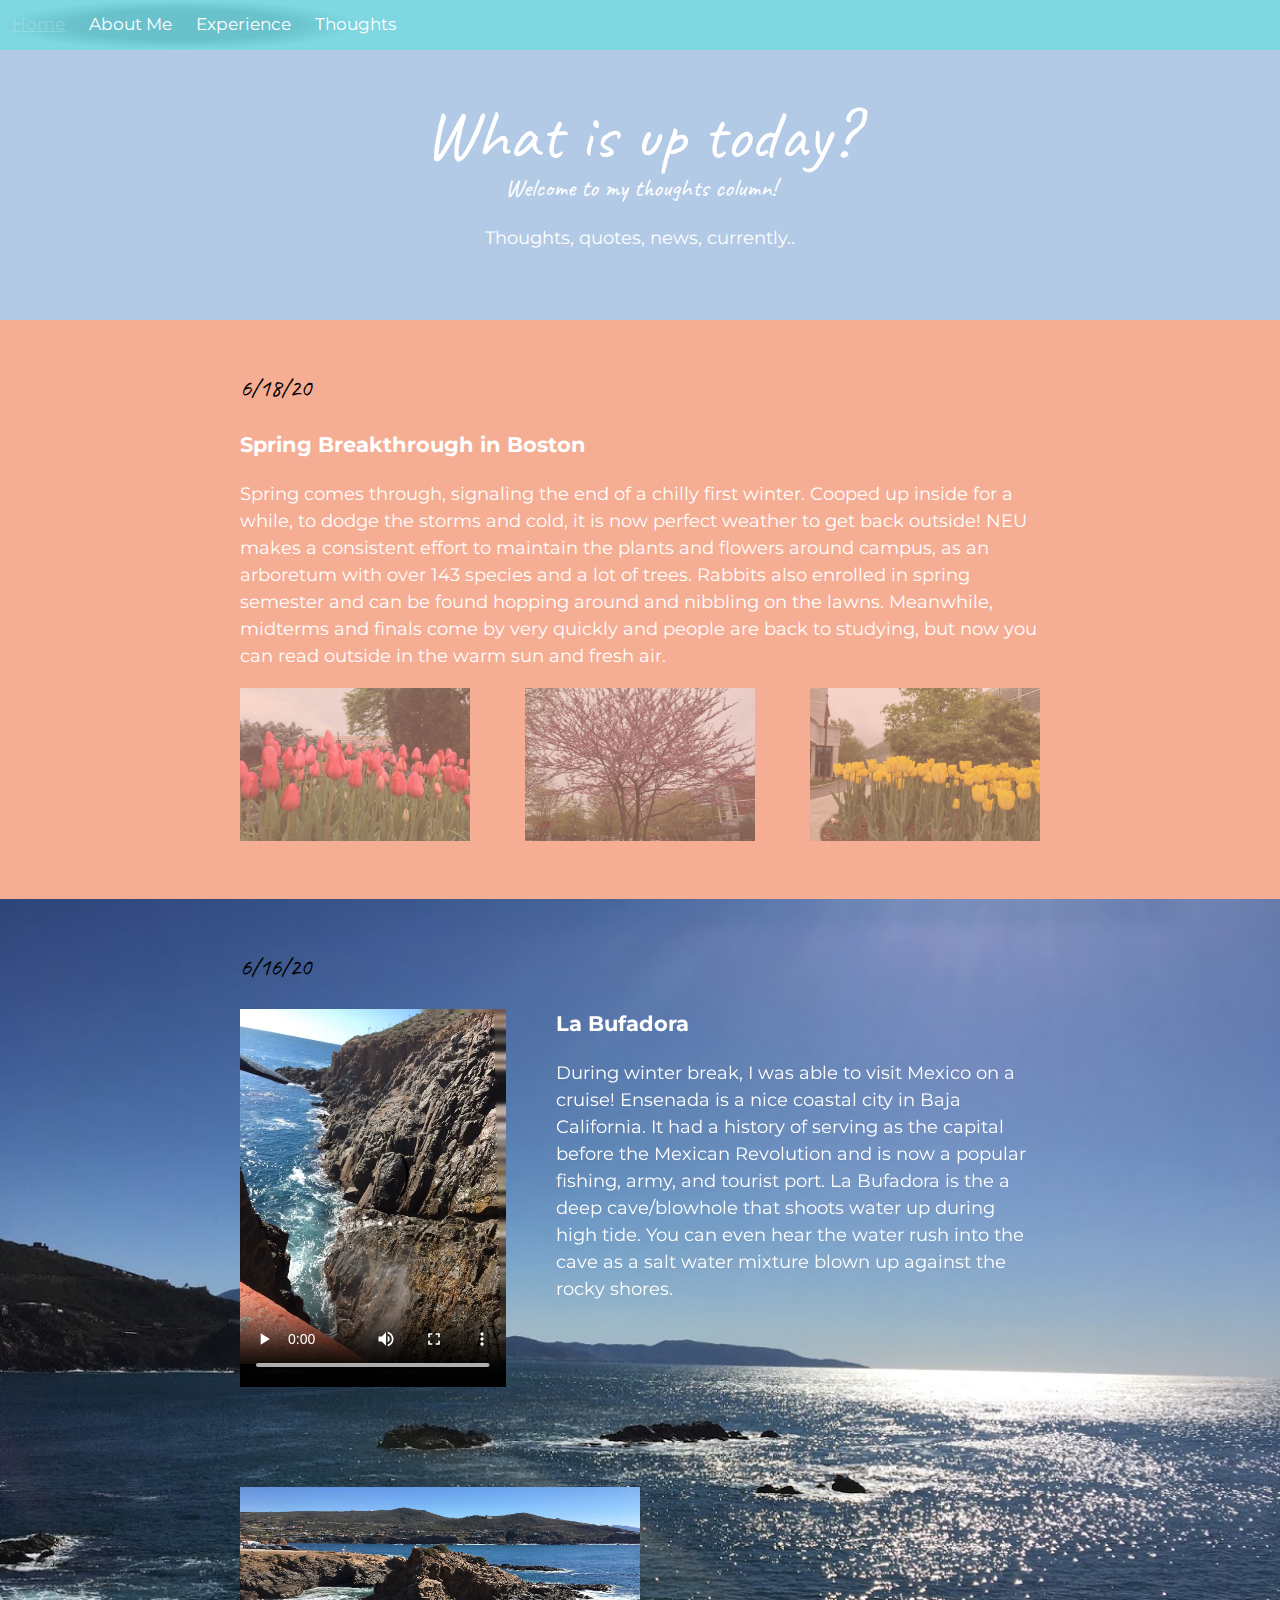
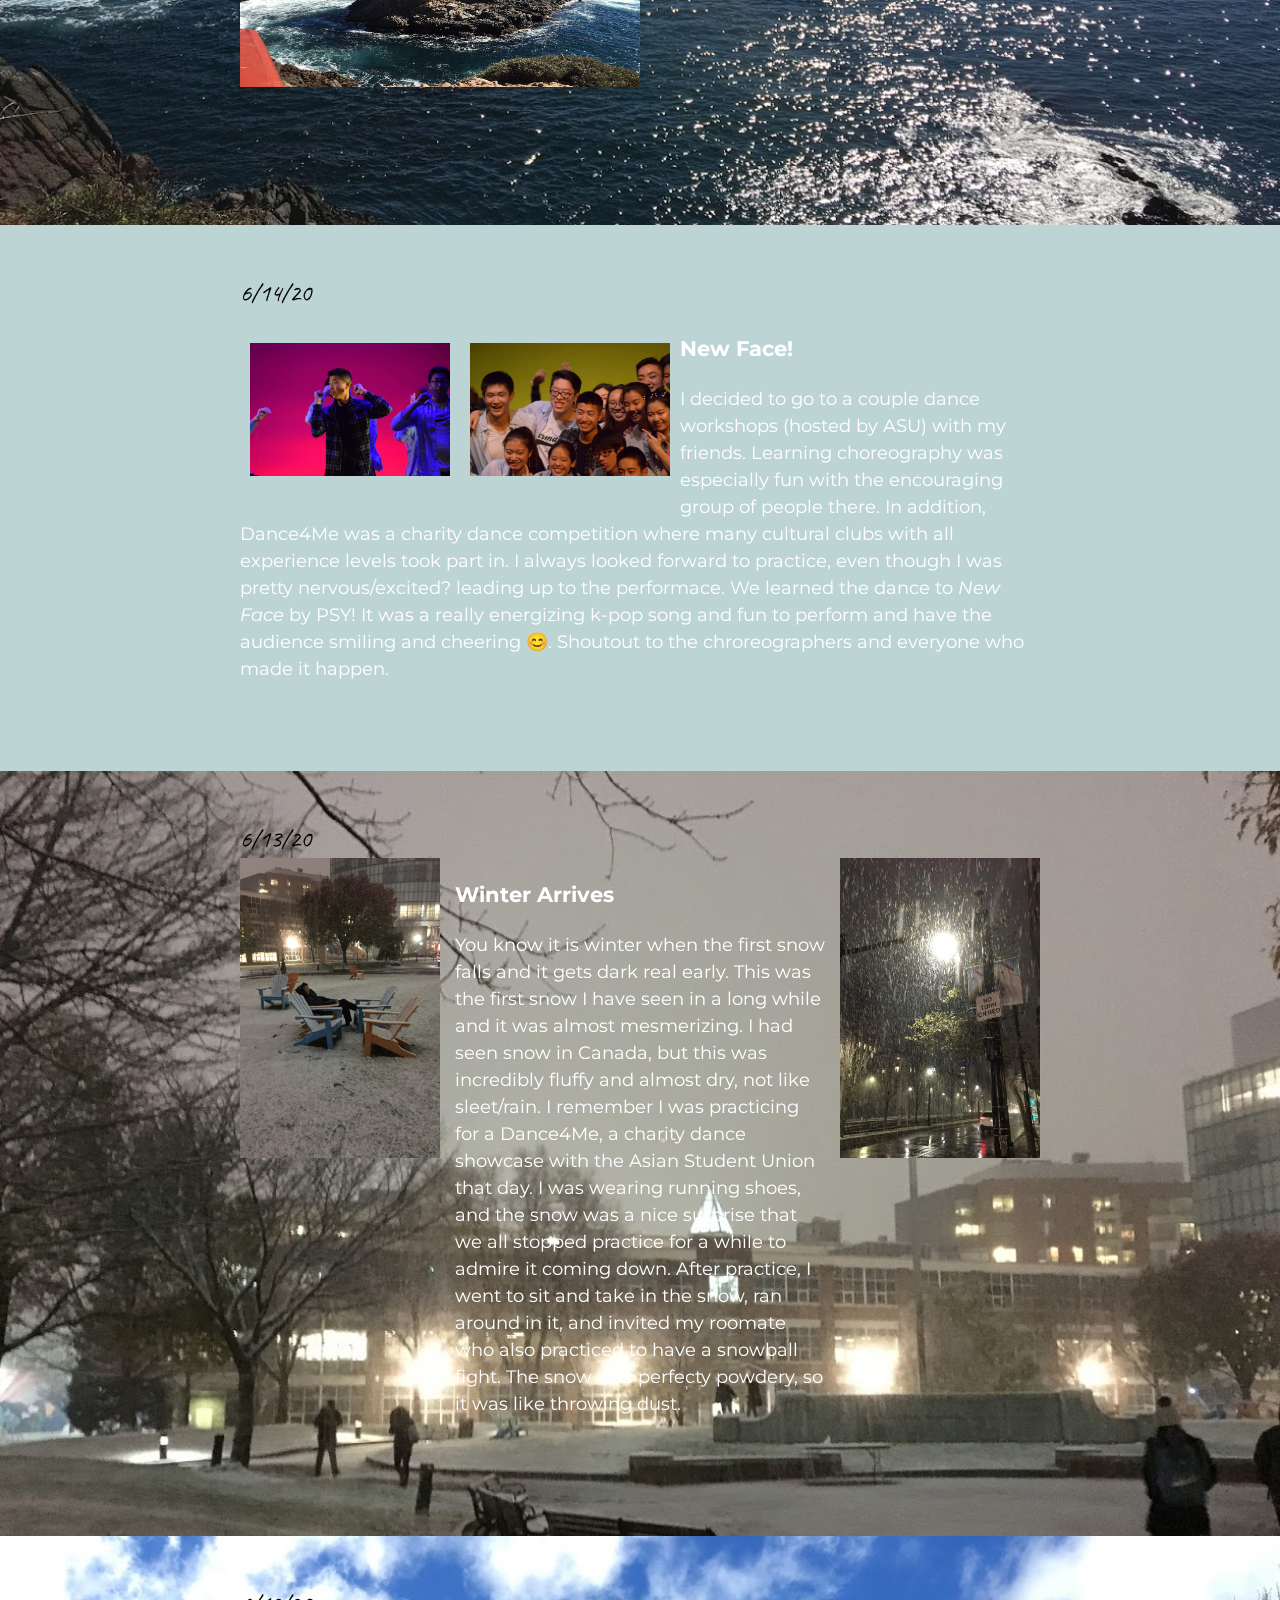
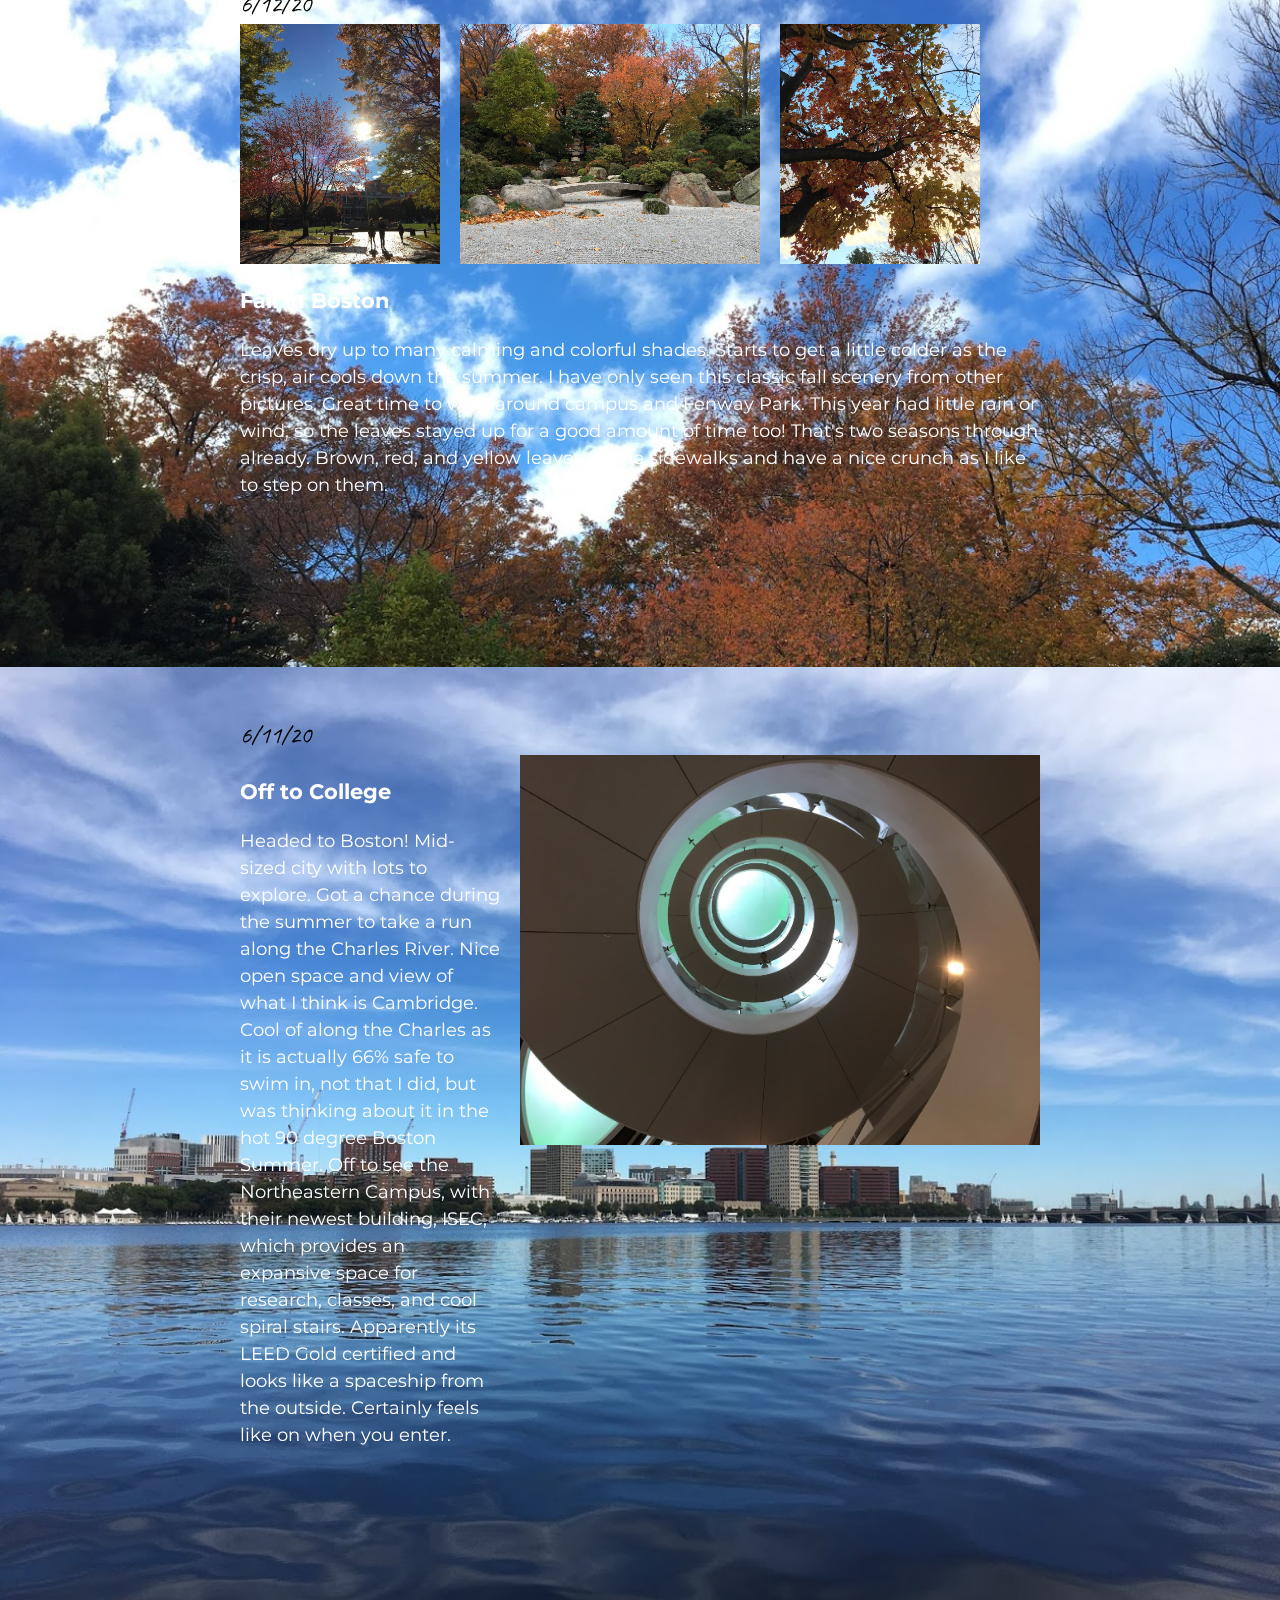
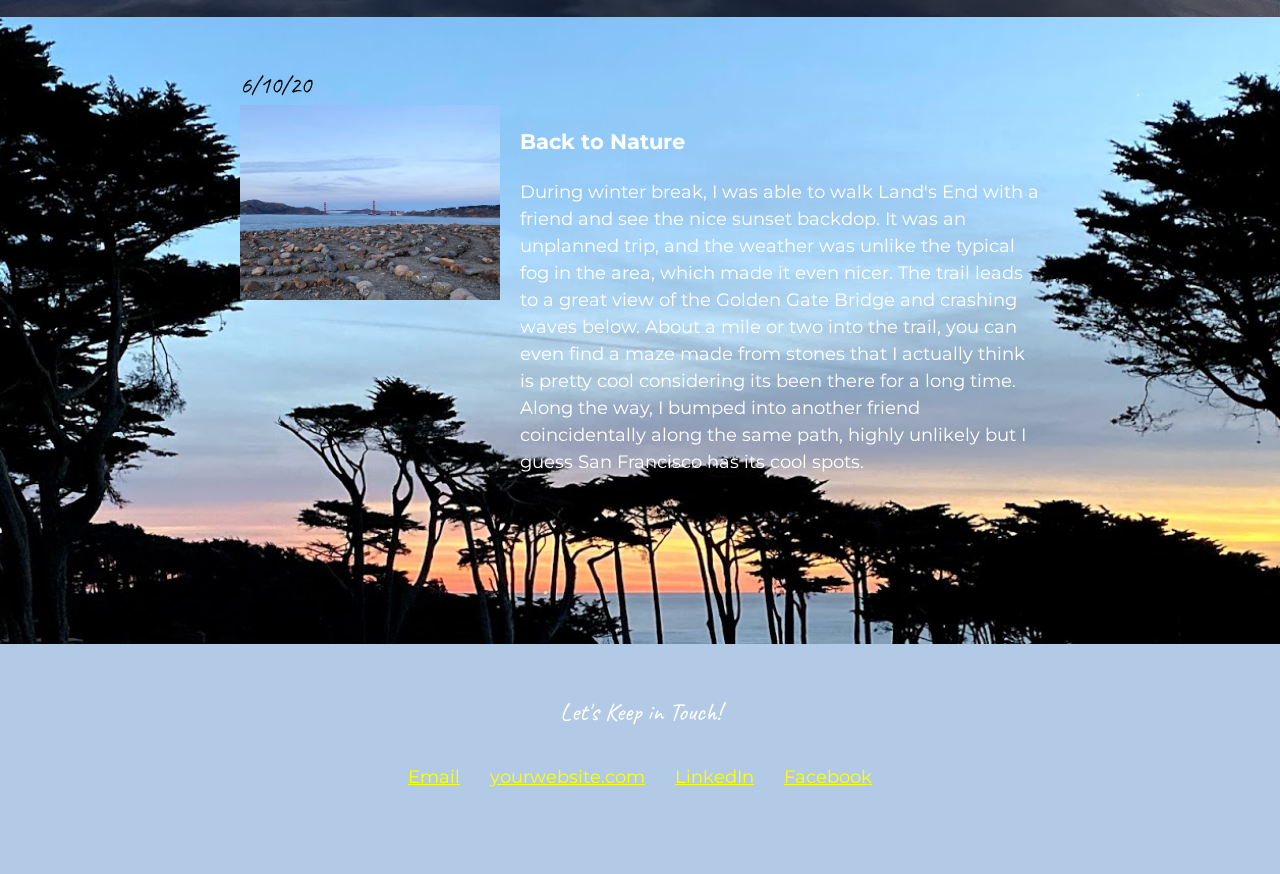
==== blog.html @ 0d729d22 "added resume page and update links to it" ====
<!DOCTYPE html>
<html lang="en">
  <head>
    <meta charset="UTF-8">
    <meta name="viewport" content="width=device-width, initial-scale=1.0">
    <title>Thoughts</title>
    <!-- Link for google fonts -->
    <link href="https://fonts.googleapis.com/css2?family=Caveat&family=Montserrat:wght@400;600&display=swap" rel="stylesheet">
    <link rel="stylesheet" href="css/styles-blog.css">
  </head>
  <body>

    <!-- Navigation panel -->
    <nav class="navigation-bar">
      <a href="index.html">Home</a>
      <a href="#">About Me</a>
      <a href="resume.html">Experience</a>
      <a href="#">Thoughts</a>
    </nav>


    <main>
      <!-- ***********************  TITLE  *********************** -->
      <header>
        <div class="content-wrap">

          <h1>What is up today?</h1>
          <h2>Welcome to my thoughts column!</h2>
          <p>Thoughts, quotes, news, currently..</p>
        </div>
      </header>


      <!-- **************** CONTENT **************** -->
      <!-- 6-18-20 -->
      <section class="post-6-18-2020">
        <div class="content-wrap">
          <h2>6/18/20</h2>
          <div class="description">
            <h3>Spring Breakthrough in Boston</h3>
            <p>Spring comes through, signaling the end of a chilly first winter. Cooped up
              inside for a while, to dodge the storms and cold, it is now perfect weather to get back outside! NEU makes a consistent
              effort to maintain the plants and flowers around campus, as an arboretum with over 143 species and a lot of trees. Rabbits
              also enrolled in spring semester and can be found hopping around and nibbling on the lawns. Meanwhile, midterms and finals come by
              very quickly and people are back to studying, but now you can read outside in the warm sun and fresh air.
            </p>
          </div>
          <section class="float-spring-item">
            <div class="spring-left-img">
              <img src="images/spring-pink.jpg" alt="Pink Tulips">
            </div>
            <div class="spring-mid-img">
              <img src="images/spring-blossom.jpg" alt="Spring Blossoms">
            </div>
            <div class="spring-right-img">
              <img src="images/spring-yellow.jpg" alt="Yellow Tulips">
            </div>
          </section>

        </div>

      </section>
      <!-- 6-16-20 -->
      <section class="post-6-16-2020">
        <div class="content-wrap">
          <h2>6/16/20</h2>
          <section class="flex-2-item">
            <div class="ensenada-video">
              <video width="266" height="400" controls>
                <source src="images/ensenada-vid-mp4.mp4" type="video/mp4">
              </video>
          </div>
            <div class="description">
              <h3>La Bufadora</h3>
              <p>During winter break, I was able to visit Mexico on a cruise! Ensenada is a nice coastal city in Baja California.
              It had a history of serving as the capital before the Mexican Revolution and is now a popular fishing, army, and tourist port.
            La Bufadora is the a deep cave/blowhole that shoots water up during high tide. You can even hear the water rush into the cave as a salt water mixture
          blown up against the rocky shores.</p>
            </div>
          </section>
          <div class="ensenada-pic">
            <img src="images/ensenada-coast.jpg" alt="Ensenada Coast" width="400" height="200">
          </div>
        </div>
      </section>

      <!-- 6-14-20 -->
      <section class="post-6-14-2020">
        <div class="content-wrap">
          <h2>6/14/20</h2>
          <section class="float-blog-item">
            <div class="dropdown">
                <img src="images/asu-dance.jpg" alt="Dance4Me" width="200" height="133">
              <div class="dropdown-content">
                <img src="images/asu-dance.jpg" alt="Dance4Me" width="450" height="300">
                <div class="img-desc">Dance4Me</div>
            </div>
          </div>
          <div class="dropdown">
              <img src="images/asu-dance2.jpg" alt="Dance4Me" width="200" height="133">
            <div class="dropdown-content">
              <img src="images/asu-dance2.jpg" alt="Dance4Me" width="450" height="300">
              <div class="img-desc">Dance4Me</div>
          </div>
        </div>
            <div class="description">
              <h3>New Face!</h3>
              <p>I decided to go to a couple dance workshops (hosted by ASU) with my friends. Learning choreography was especially fun with the encouraging group of people there.
                In addition, Dance4Me was a charity dance competition where many cultural clubs with all experience levels took part in. I always looked forward to practice,
                even though I was pretty nervous/excited? leading up to the performace. We learned the dance to <em>New Face</em>
               by PSY! It was a really energizing k-pop song and fun to perform and have the audience smiling and cheering &#128522;. Shoutout to the chroreographers and
             everyone who made it happen.</p>
            </div>
          </section>
        </div>
      </section>


      <!-- 6-13-20 -->
      <section class="post-6-13-2020">
        <div class="content-wrap">
          <h2>6/13/20</h2>
          <section class="grid-blog-item">
            <div class="winter-pic-left">
              <img src="images/winter-chill.jpg" alt="I am just chilling.">
            </div>
            <div class="description">
              <h3>Winter Arrives</h3>
              <p>You know it is winter when the first snow falls and it gets dark real early.
              This was the first snow I have seen in a long while and it was almost mesmerizing.
            I had seen snow in Canada, but this was incredibly fluffy and almost dry, not like sleet/rain.
          I remember I was practicing for a Dance4Me, a charity dance showcase with the Asian Student Union that day. I was wearing running shoes,
        and the snow was a nice surprise that we all stopped practice for a while to admire it coming down. After practice, I went to sit and take in
      the snow, ran around in it, and invited my roomate who also practiced to have a snowball fight. The snow was perfecty powdery, so it was like throwing
    dust.</p>
            </div>
            <div class="winter-pic-right">
              <img src="images/winter-sleet.jpg" alt="sleet">
            </div>
          </section>
        </div>
      </section>

      <!-- 6-12-20 -->
      <section class="post-6-12-2020">
        <div class="content-wrap">
          <h2>6/12/20</h2>
          <section class="flex-3-blog-item">
            <div class="fall-pic-left">
              <img src="images/fall-NEU1.jpg" alt="Fall in Boston">
            </div>
            <div class="fall-pic-mid">
              <img src="images/fall-NEU3.jpg" alt="MFA fall">
            </div>
            <div class="fall-pic-right">
              <img src="images/fall-NEU2.jpg" alt="another fall pic">
            </div>
          </section>
          <div class="description">
            <h3>Fall in Boston</h3>
            <p>Leaves dry up to many calming and colorful shades. Starts to get a little colder as the crisp,
            air cools down the summer. I have only seen this classic fall scenery from other pictures. Great time to walk
          around campus and Fenway Park. This year had little rain or wind, so the leaves stayed up for a good
        amount of time too!  That's two seasons through already. Brown, red, and yellow leaves fill the sidewalks and have a nice
      crunch as I like to step on them.</p>
          </div>

        </div>
      </section>
      <!-- 6-11-20 -->
      <section class="post-6-11-2020">
        <div class="content-wrap">
          <h2>6/11/20</h2>
          <section class="blog-item">
            <div class="description">
              <h3>Off to College</h3>
              <p>Headed to Boston! Mid-sized city with lots to explore. Got a chance during the summer to take a run along the Charles River.
              Nice open space and view of what I think is Cambridge. Cool of along the Charles as it is actually 66% safe to swim in, not that
            I did, but was thinking about it in the hot 90 degree Boston Summer. Off to see the Northeastern Campus, with their newest building,
          ISEC, which provides an expansive space for research, classes, and cool spiral stairs. Apparently its LEED Gold certified and looks like
        a spaceship from the outside. Certainly feels like on when you enter.</p>
            </div>
            <div class="isec-pic">
              <img src="images/isec.jpg" alt="ISEC">
            </div>
          </section>

        </div>
      </section>
      <!-- 6-10-20 -->
      <section class="post-6-10-2020">
        <div class="content-wrap">
          <h2>6/10/20</h2>
          <section class="blog-item">
            <div class="lands-end-pic">
              <img src="images/GG-maze.jpg" alt="Land's End">
            </div>
            <div class="description">
              <h3>Back to Nature</h3>
              <p>During winter break, I was able to walk Land's End with a friend and see the nice sunset backdop.
              It was an unplanned trip, and the weather was unlike the typical fog in the area, which made it even nicer. The trail leads
            to a great view of the Golden Gate Bridge and crashing waves below. About a mile or two into the trail, you can even find a
          maze made from stones that I actually think is pretty cool considering its been there for a long time. Along the way, I bumped into another
        friend coincidentally along the same path, highly unlikely but I guess San Francisco has its cool spots. </p>

            </div>
          </section>

        </div>
      </section>

      <!-- ***************** FOOTER  ***************** -->
      <footer>
        <div class="content-wrap">
          <h2>Let's Keep in Touch!</h2>

          <!-- Social media and contact links -->
          <ul class="contact-list">
            <li><a href="mailto:email@example.com">Email</a></li>
            <li><a href="http://yourwebsite.com" target="_blank">yourwebsite.com</a></li>
            <li><a href="https://www.linkedin.com/in/clayan/" target="_blank">LinkedIn</a></li>
            <li><a href="../css-portfolio/blog.html" target="_blank">Facebook</a></li>
          </ul>
        </div>
      </footer>
    </main>
  </body>
</html>
---- css/styles-blog.css ----
/* GLOBAL STYLES --------------------------------------------------------- */

html {
  box-sizing: border-box; /* ensures that padding and border are included in
  the total width and height of the element. */
}

*, *:before, *:after {
  box-sizing: inherit; /* inherit allows child elements to inherit the parent's
  box-sizing instead of always resetting to border-box */
}

body {
  margin: 0;
  padding: 0;
  font-family: 'Montserrat', sans-serif; /* refers to google fonts */
  font-size: 18px;
  line-height: 1.5;
}

a {
  color: yellow; /* all Links will be this color */
}


/* NAVIGATION BAR STYLES ---------------------------------------------------*/
.navigation-bar {
  width: 100%;
  background-color: red;
  overflow: auto;
  background-image: radial-gradient(closest-side at 14% 50%, rgb(105, 193, 204) 60%, rgb(127, 215, 225));

}
/* Navigation links */
.navigation-bar a {
  float: left;
  text-align: center;
  padding: 12px;
  color: white;
  text-decoration: none;
  font-size: 17px;
}
/* links on mouse-over */
.navigation-bar a:hover {
  opacity: 0.2;
  text-decoration: underline;
}
/* style the active link */
.active {
  background-color: grey;
}


h1 {
  font-size: 70px;
  line-height: 1;
}

h2 {
  font-size: 25px;
}

h1, h2 {
  font-family: 'Caveat', cursive;
  font-weight: 400;
  margin: 0;
}

.content-wrap {
  max-width: 800px; /* max even when browser window is larger */
  width: 85%; /* so when sizing down, content is 85% of width */
  margin: 0 auto;
  padding: 50px 0;
}

/* PROFILE STYLES --------------------------------------------------------- */
header {
  background: rgb(179, 202, 230);
  color: white;
}
/* CONTENT STYLES ---------------------------------------------------------*/
.blog-item img {
  width: 100%; /* width of container */
  height: auto;
  object-fit: cover; /* aspect ratio is preserved */
  object-position: 20% 0%;
}

.post-6-10-2020 { /*flexible background image */
  background-image: url(../images/Lands-End.jpg);
  background-size: cover; /* ensure it is covered */
  padding-bottom: 100px;
}

.description {
  color: white;
}

.post-6-11-2020 { /*flexible background image */
  background-image: url(../images/charles-river.jpg);
  background-size: cover; /* ensure it is covered */
  padding-bottom: 100px;
}

.post-6-12-2020 { /*flexible background image */
  background-image: url(../images/fall-background.jpg);
  background-size: cover; /* ensure it is covered */
  padding-bottom: 100px;
}

.flex-3-blog-item .fall-pic-right img {
  width: 200px;
  height: 240px;
  margin-left: 20px;
  object-fit: cover;
}

.flex-3-blog-item .fall-pic-left img {
  width: 200px;
  height: 240px;
  margin-right: 20px;
  object-fit: cover;
}

.flex-3-blog-item .fall-pic-mid img {
  width: 300px;
  height: 240px;
  object-fit: cover;
}

.grid-blog-item .winter-pic-left img {
  width: 200px;
  height: 300px;
  object-fit: cover;
}

.grid-blog-item .winter-pic-right img {
  width: 200px;
  height: 300px;
  object-fit: cover;
}

.post-6-13-2020 {
  background-image: url(../images/winter-neu.jpg);
  background-size: cover;
  padding-bottom: 50px;
}

.dropdown {
  position: relative;
  display: inline-block;
}

.dropdown-content {
  display: none;
  position: absolute;
  background-color: rgba(38, 114, 114, 0.6);
  min-width: 200px
  box-shadow: 0px 20px 40px 0px rgba(100, 0, 0, 0.5);
  z-index: 1;
}

.dropdown:hover .dropdown-content {
  display: block;
}

.img-desc {
  padding: 5px;
  text-align: center;
}

.post-6-14-2020 {
  background-color: rgba(38, 114, 114, 0.3);
  padding-bottom: 20px;
}

.flex-2-item .description {
  margin-left: 50px;
}

.ensenada-pic {
  width: 60%;
  height: auto; /*scales image*/

}

.post-6-16-2020 {
  background-image: url(../images/ensenada-background.jpg);
  background-size: cover;
  padding-bottom: 80px;
}

.float-spring-item img {
  width: 230px;
  height: 153px;
  opacity: 0.5;
}

.float-spring-item img:hover {
  width: 250px;
  height: 165px;
  opacity: 1;
}

.post-6-18-2020 {
  background-color: rgb(245, 173, 148);
}

/* Contact Styles --------------------------------------------------------- */

footer {
  background: rgb(179, 202, 230);
  color: white;
}

.contact-list {
  list-style-type: none;
  padding: 0;
}

.contact-list a {
  padding: 15px; /* adds extra click space */
  display: inline-block; /* adjust its position veritcally and horizontally */
}

/* Responsive Styles ---------------------------------------------- */

@media screen and (min-width: 750px){

  header, footer {
    text-align: center;
  }

  .float-spring-item {
    display: flex;
    justify-content: space-between;
  }

  .dropdown {
    float: left;
    padding: 10px;
  }

  .flex-2-item {
    display: flex;
    height: 500px;
  }

  .grid-blog-item {
    display: grid;
    grid-template-columns: 1fr 2fr 1fr;
    column-gap: 15px;
  }

  .flex-3-blog-item {
    display: flex;
    height: 240px;
    align-content: space-between;
  }

  .blog-item { /* Grid for work */
    display: grid;
    grid-template-columns: 1fr 2fr; /* second column will be twice the size of
    the first column */
    column-gap: 20px;
  }

  .contact-list { /* display with flex horizontally if bigger than 750 */
    display: flex;
    justify-content: center;
  }
}

@media screen and (max-width: 749px) { /* add it for the smaller screen sizes */
  .navigation-bar a {
    float: none; /* clear float */
    display: block;
    background-image: radial-gradient(closest-side at 50% 50%, rgb(105, 193, 204) 60%, rgb(127, 215, 225));
  }

  h1 {
    font-size: 45px; /* smaller font size for smaller screen */
    line-height: 0.9;
    margin-bottom: 20px;
  }
  h2 {
    line-height: 1;
  }
  .contact-list a {
    padding: 5px; /* less padding when stacked so looks nicer */
  }
}
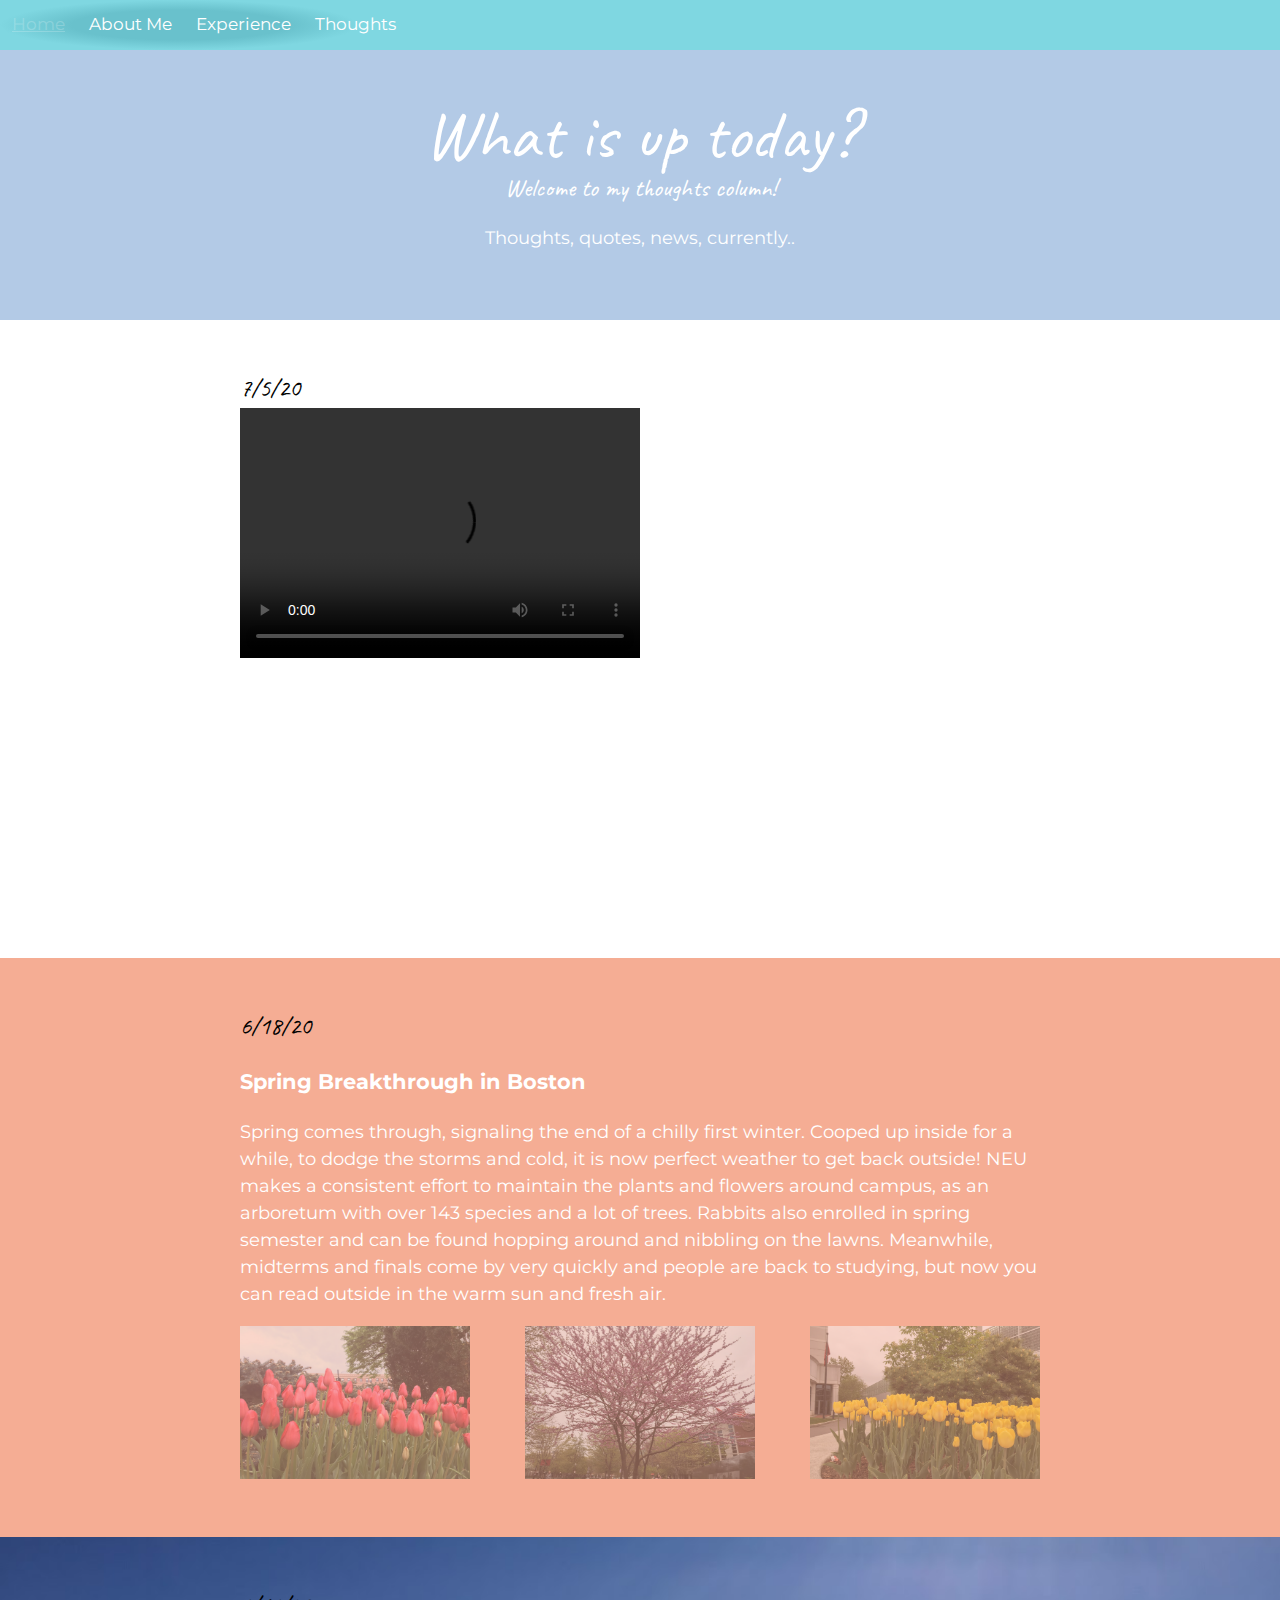
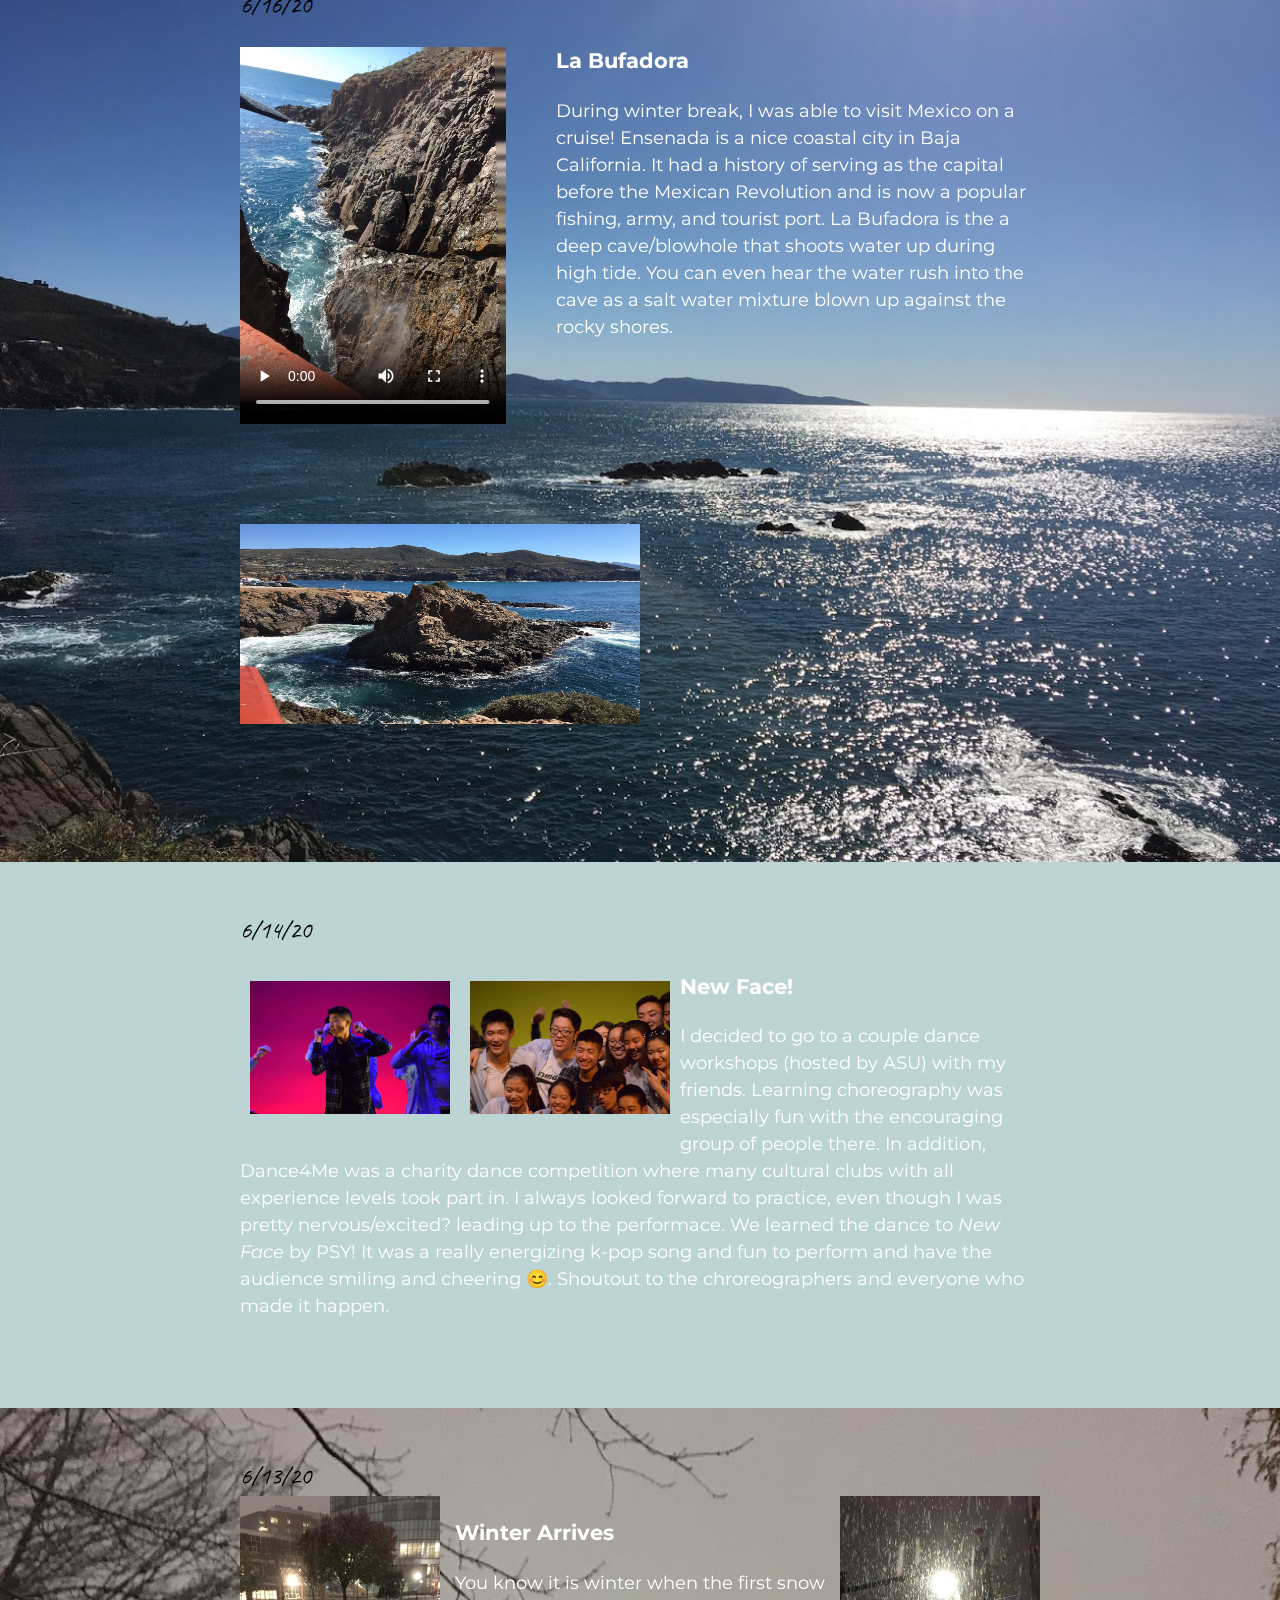
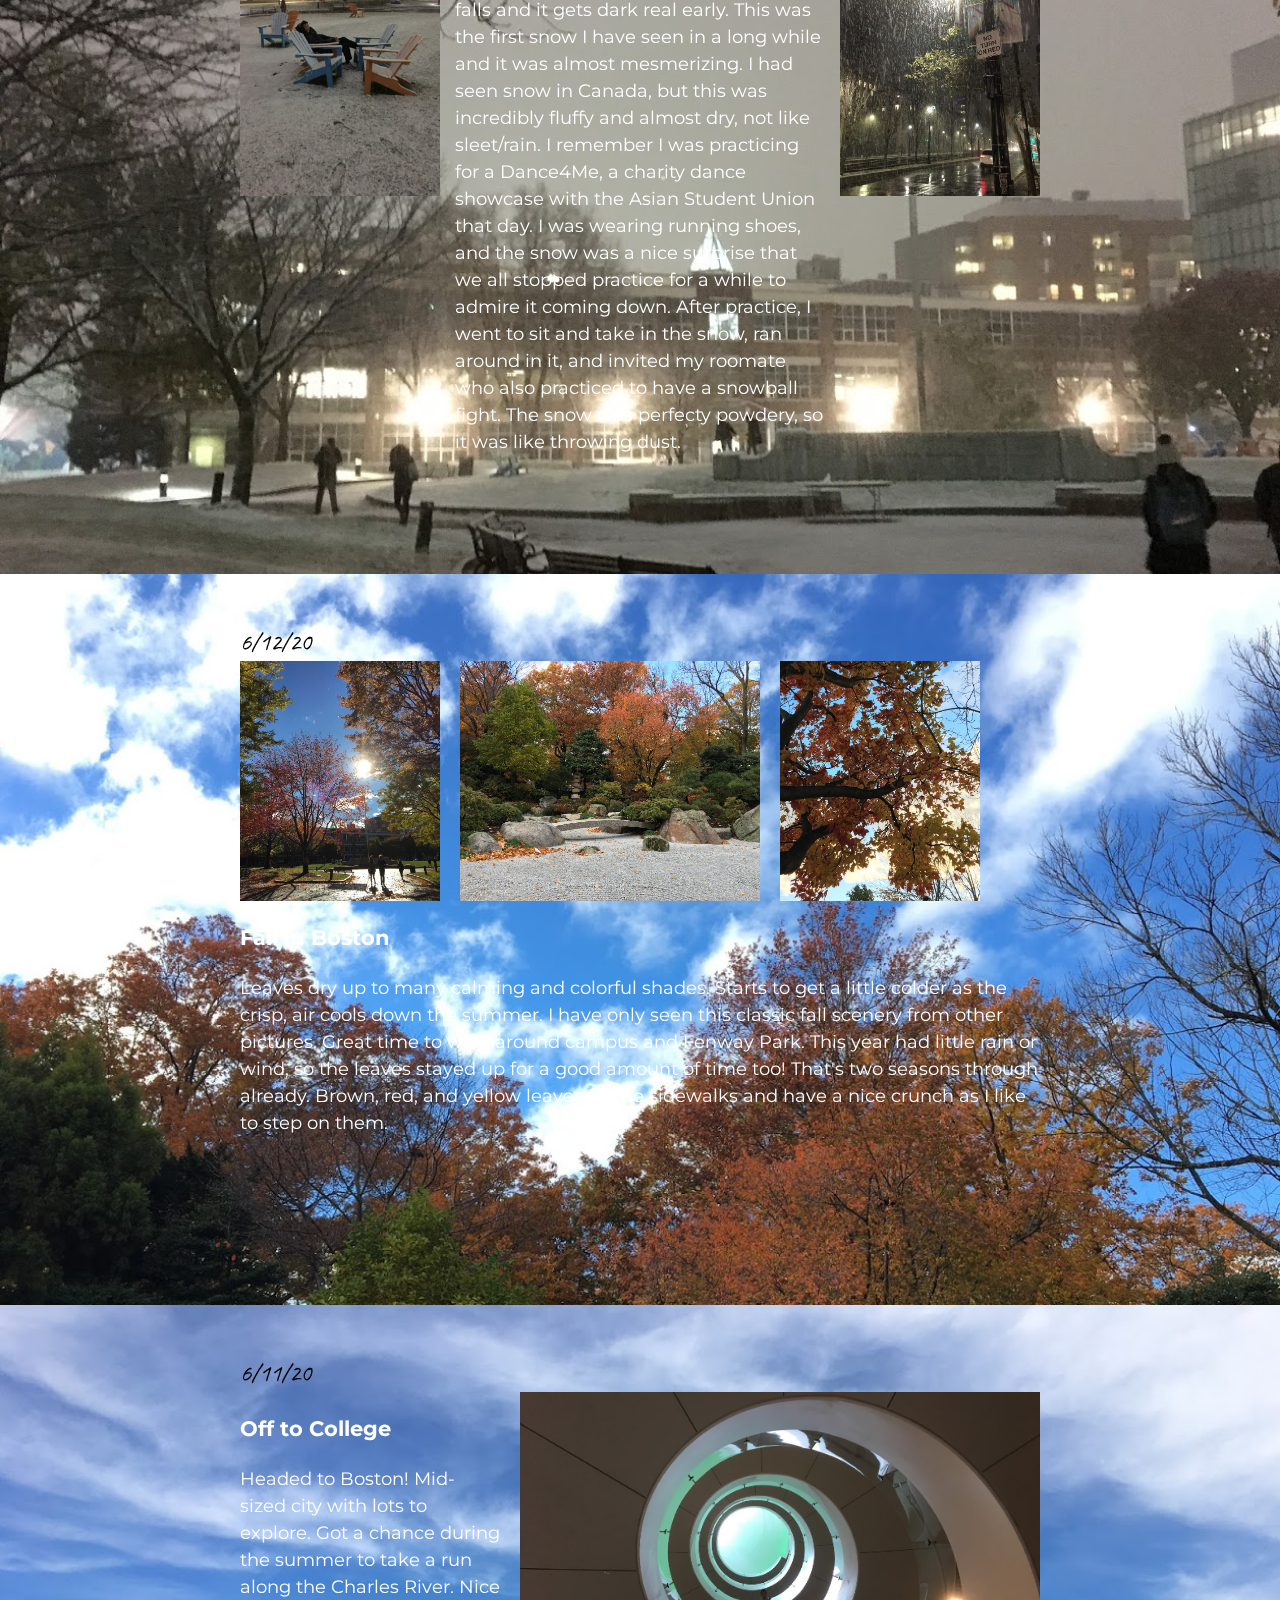
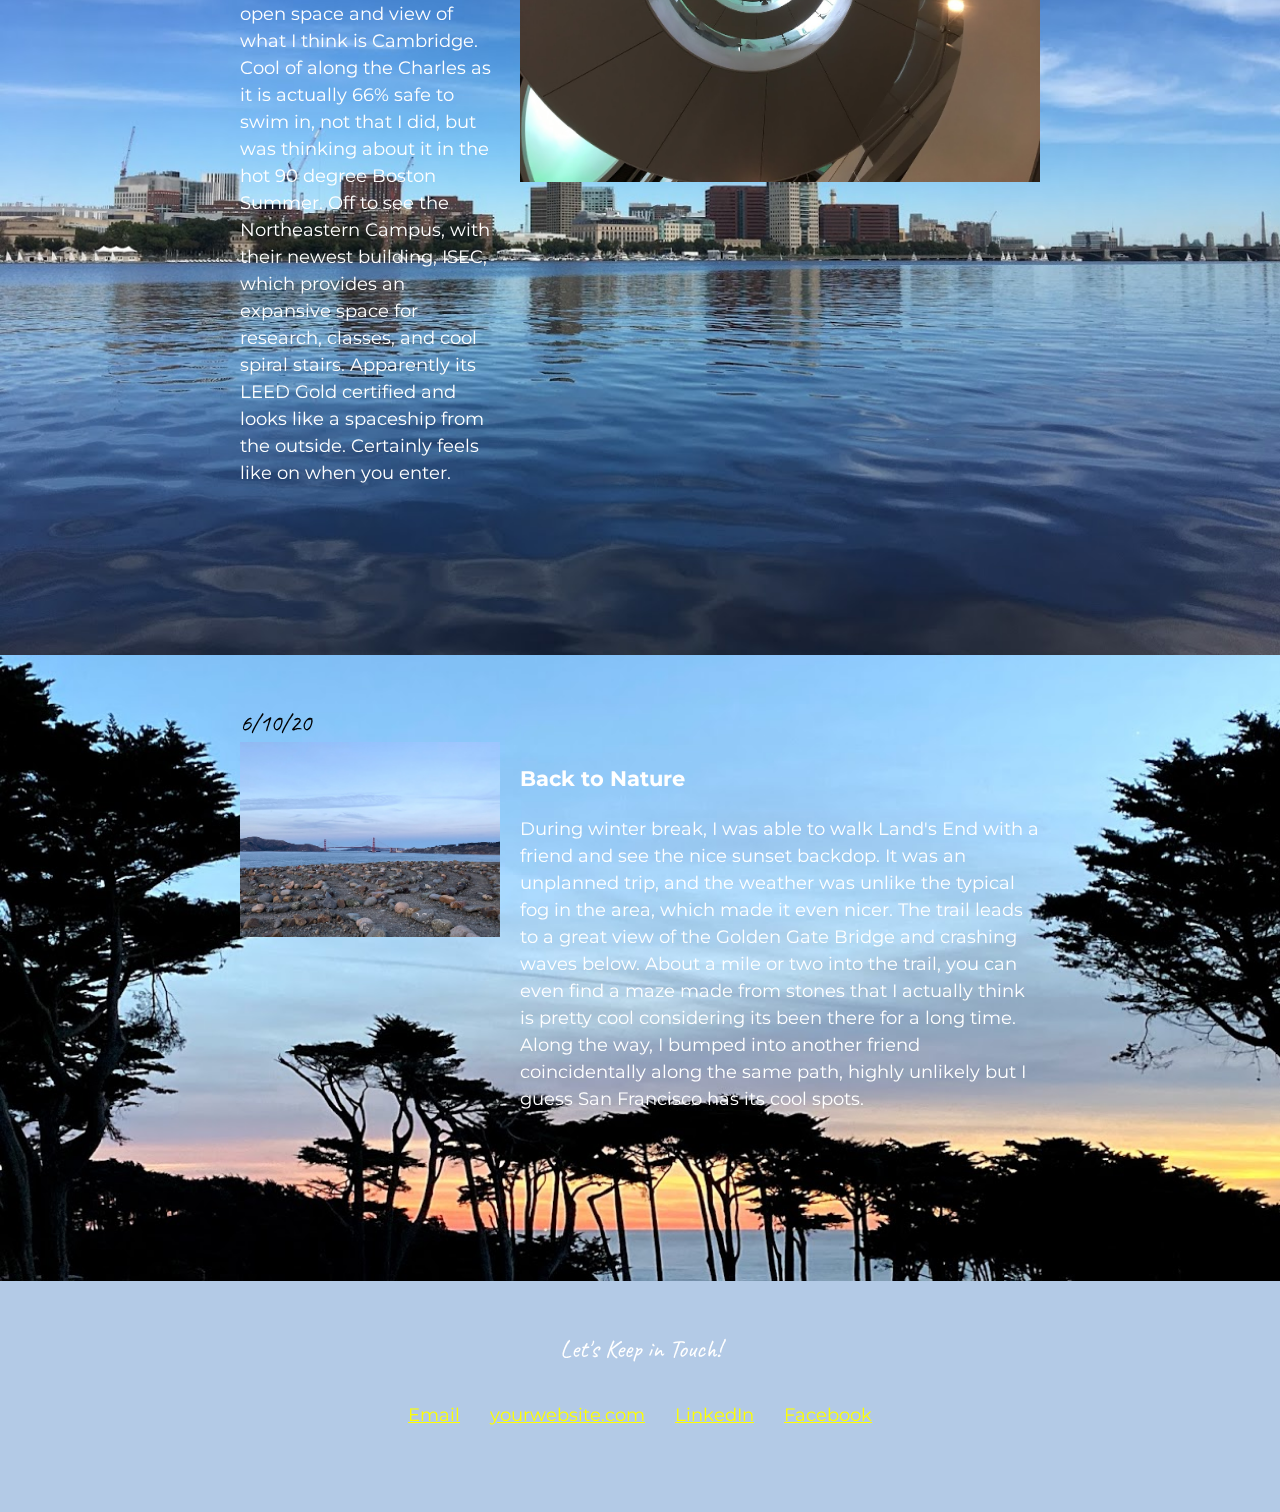
==== commit 0c6cbdb7: "post 7/5 summer" ====
--- a/blog.html
+++ b/blog.html
@@ -32,6 +32,27 @@
 
 
       <!-- **************** CONTENT **************** -->
+      <!-- 7-5-20 -->
+      <section class="post-7-5-2020">
+        <div class="content-wrap">
+          <h2>7/5/20</h2>
+          <section class="flex-2-item">
+            <div class="geese-video">
+              <video width="400" height="250" controls>
+                <source src="videos/summer-vid.mp4" type="video/mp4">
+              </video>
+          </div>
+            <div class="description">
+              <h3>Walk Around Boston</h3>
+              <p>It is now summer as I am writing this! Summer classes in Boston (NUTerm for the freshman) is a great time to get
+              catch up with classes and exploring the rest of Boston. The Fens are home to the geese family and of course the Red Sox.
+            Boston's Chinatown and Seaport are especially busy as people get out around May to early June to enjoy a warm summer before
+          the humidity hits. </p>
+            </div>
+          </section>
+        </div>
+      </section>
+
       <!-- 6-18-20 -->
       <section class="post-6-18-2020">
         <div class="content-wrap">
@@ -67,7 +88,7 @@
           <section class="flex-2-item">
             <div class="ensenada-video">
               <video width="266" height="400" controls>
-                <source src="images/ensenada-vid-mp4.mp4" type="video/mp4">
+                <source src="videos/ensenada-vid-mp4.mp4" type="video/mp4">
               </video>
           </div>
             <div class="description">
--- a/css/styles-blog.css
+++ b/css/styles-blog.css
@@ -182,6 +182,7 @@
 .ensenada-pic {
   width: 60%;
   height: auto; /*scales image*/
+  border-radius: 5px;
 
 }
 
@@ -287,6 +288,13 @@
   h2 {
     line-height: 1;
   }
+
+  .ensenada-pic {
+    width: 200px;
+    height: 100px;
+
+  }
+
   .contact-list a {
     padding: 5px; /* less padding when stacked so looks nicer */
   }
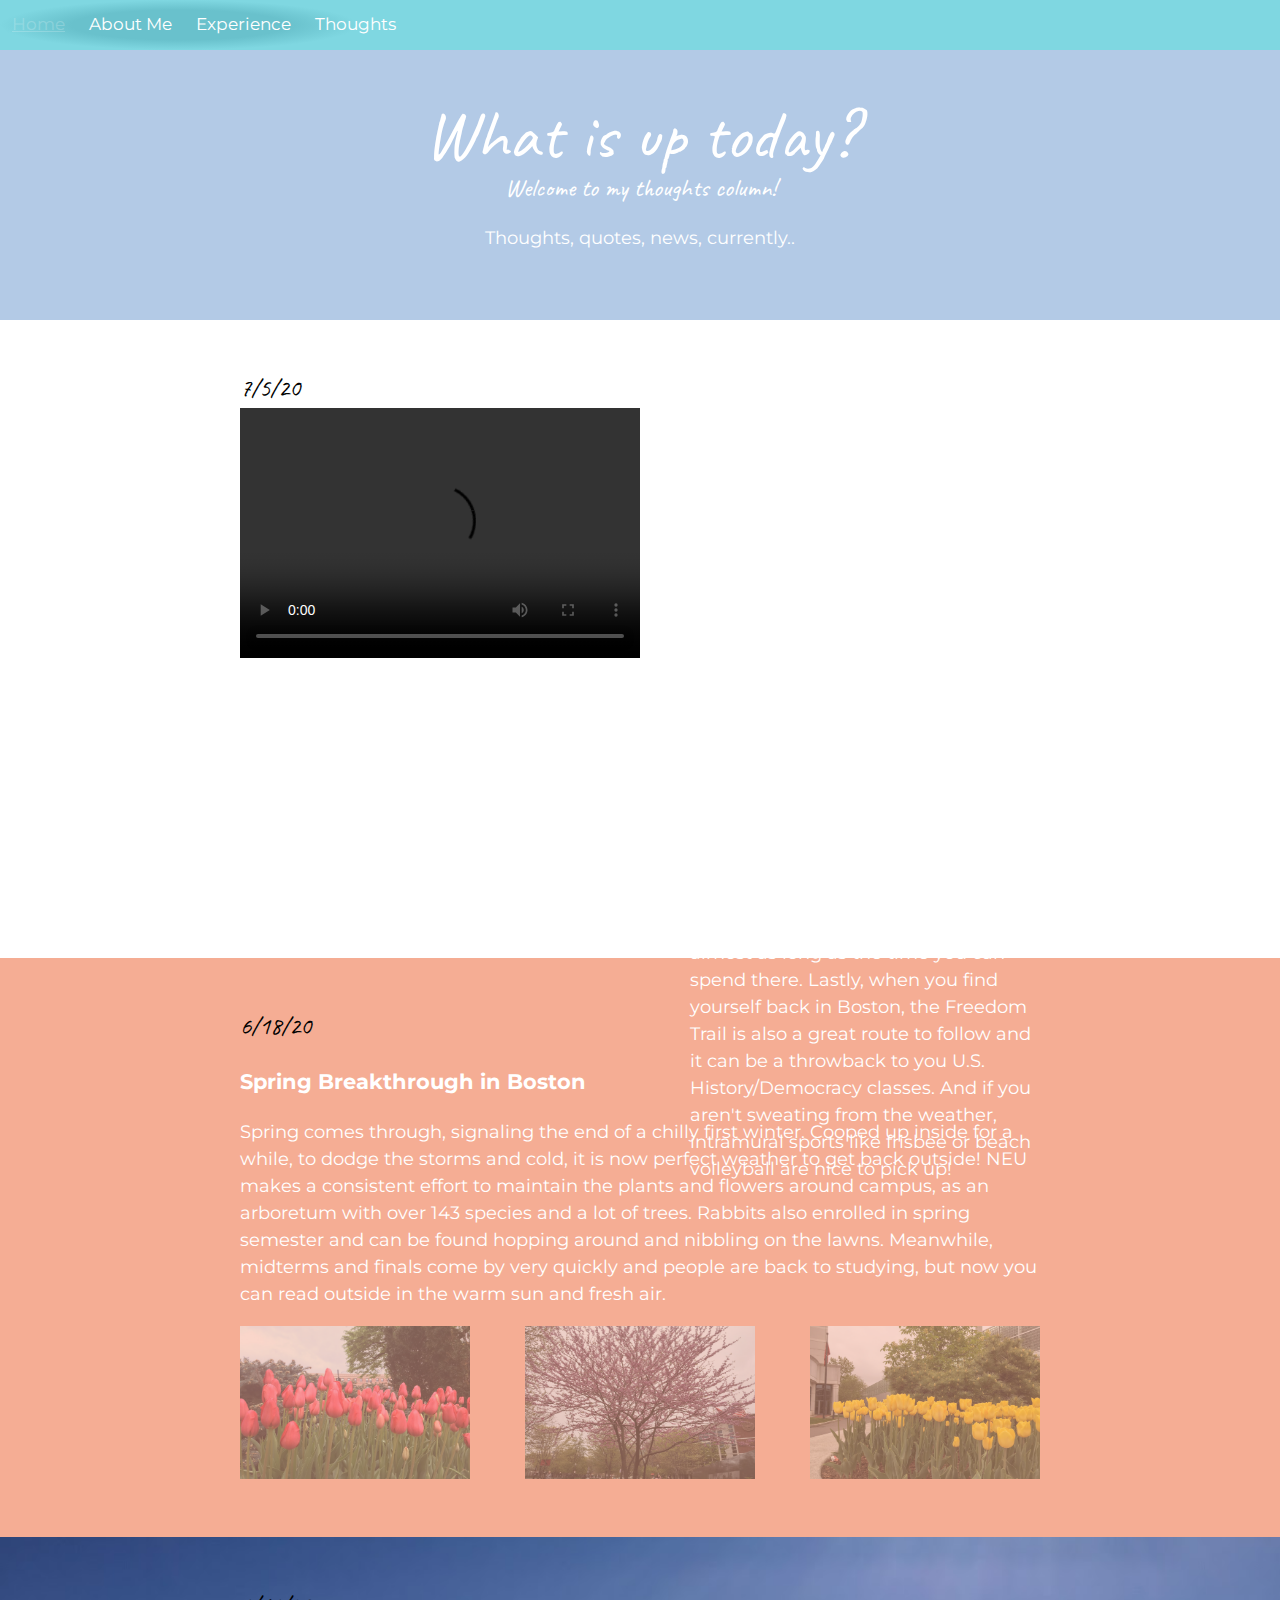
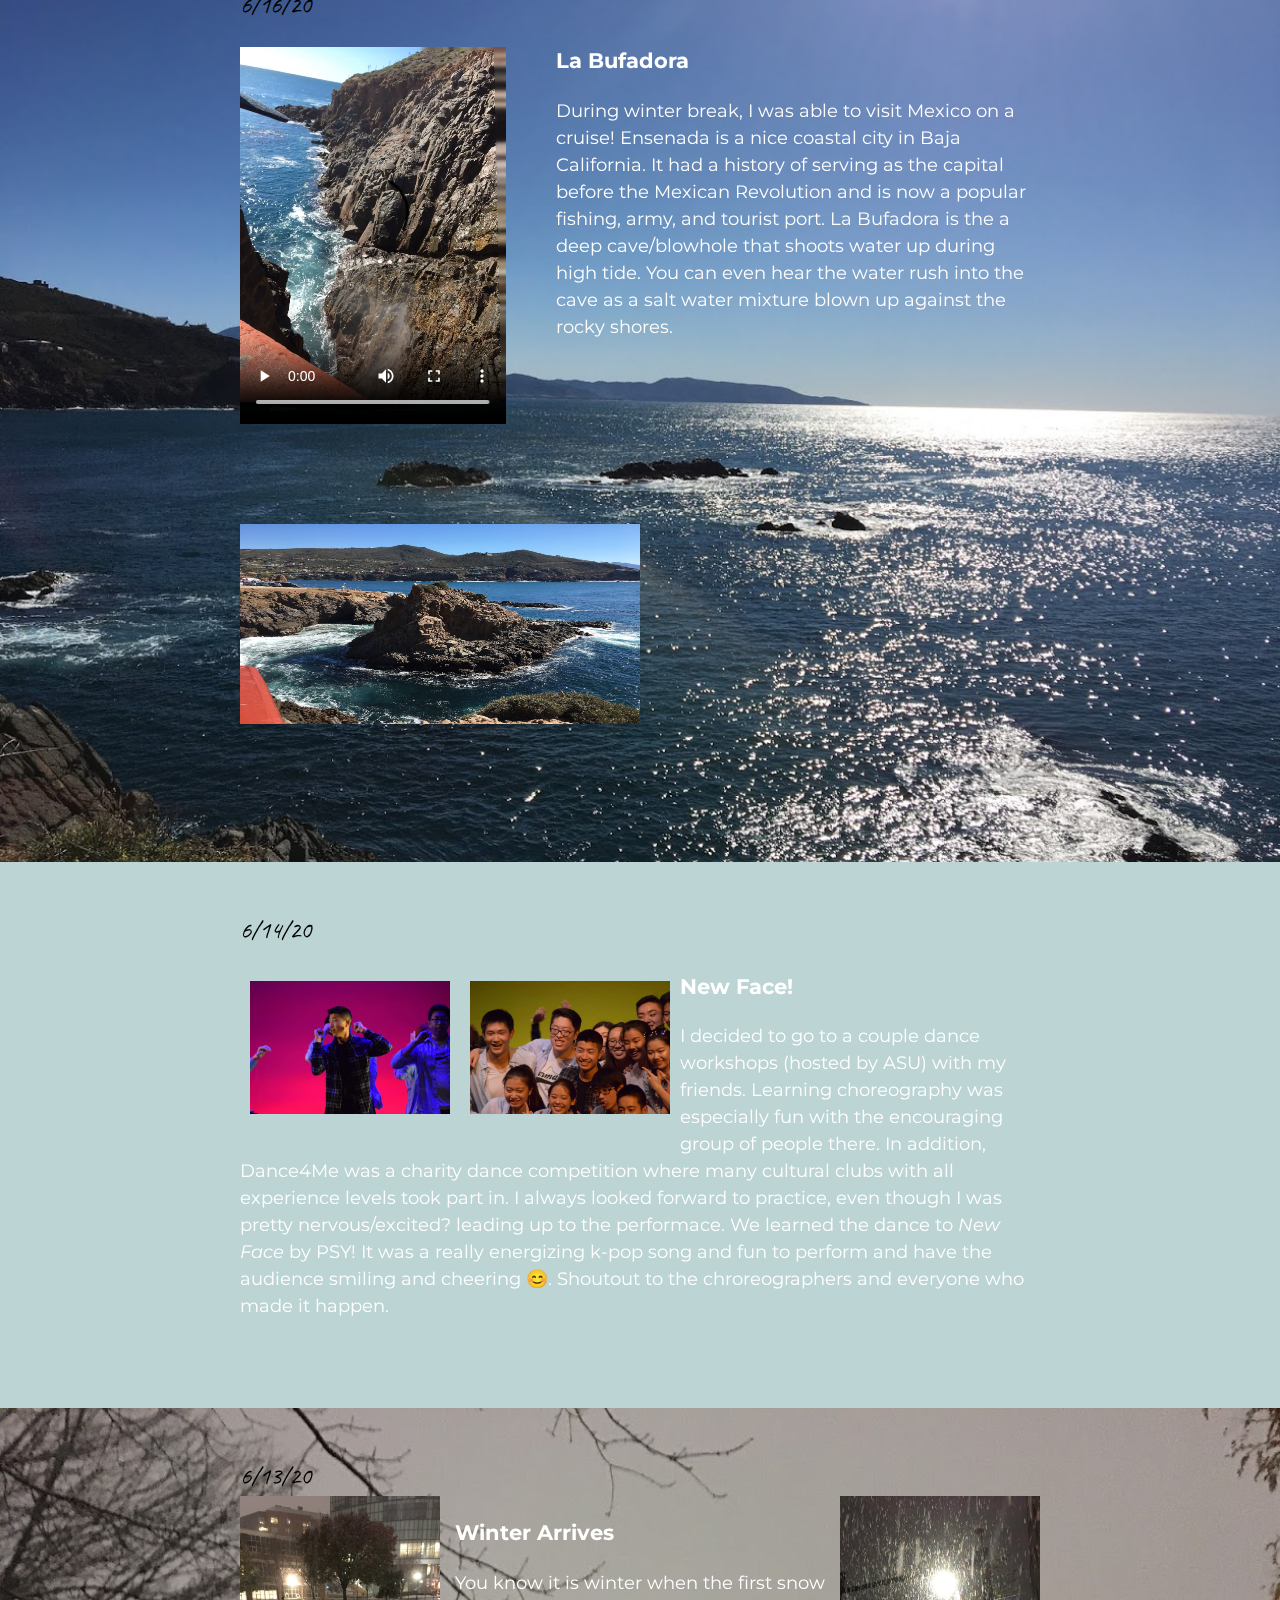
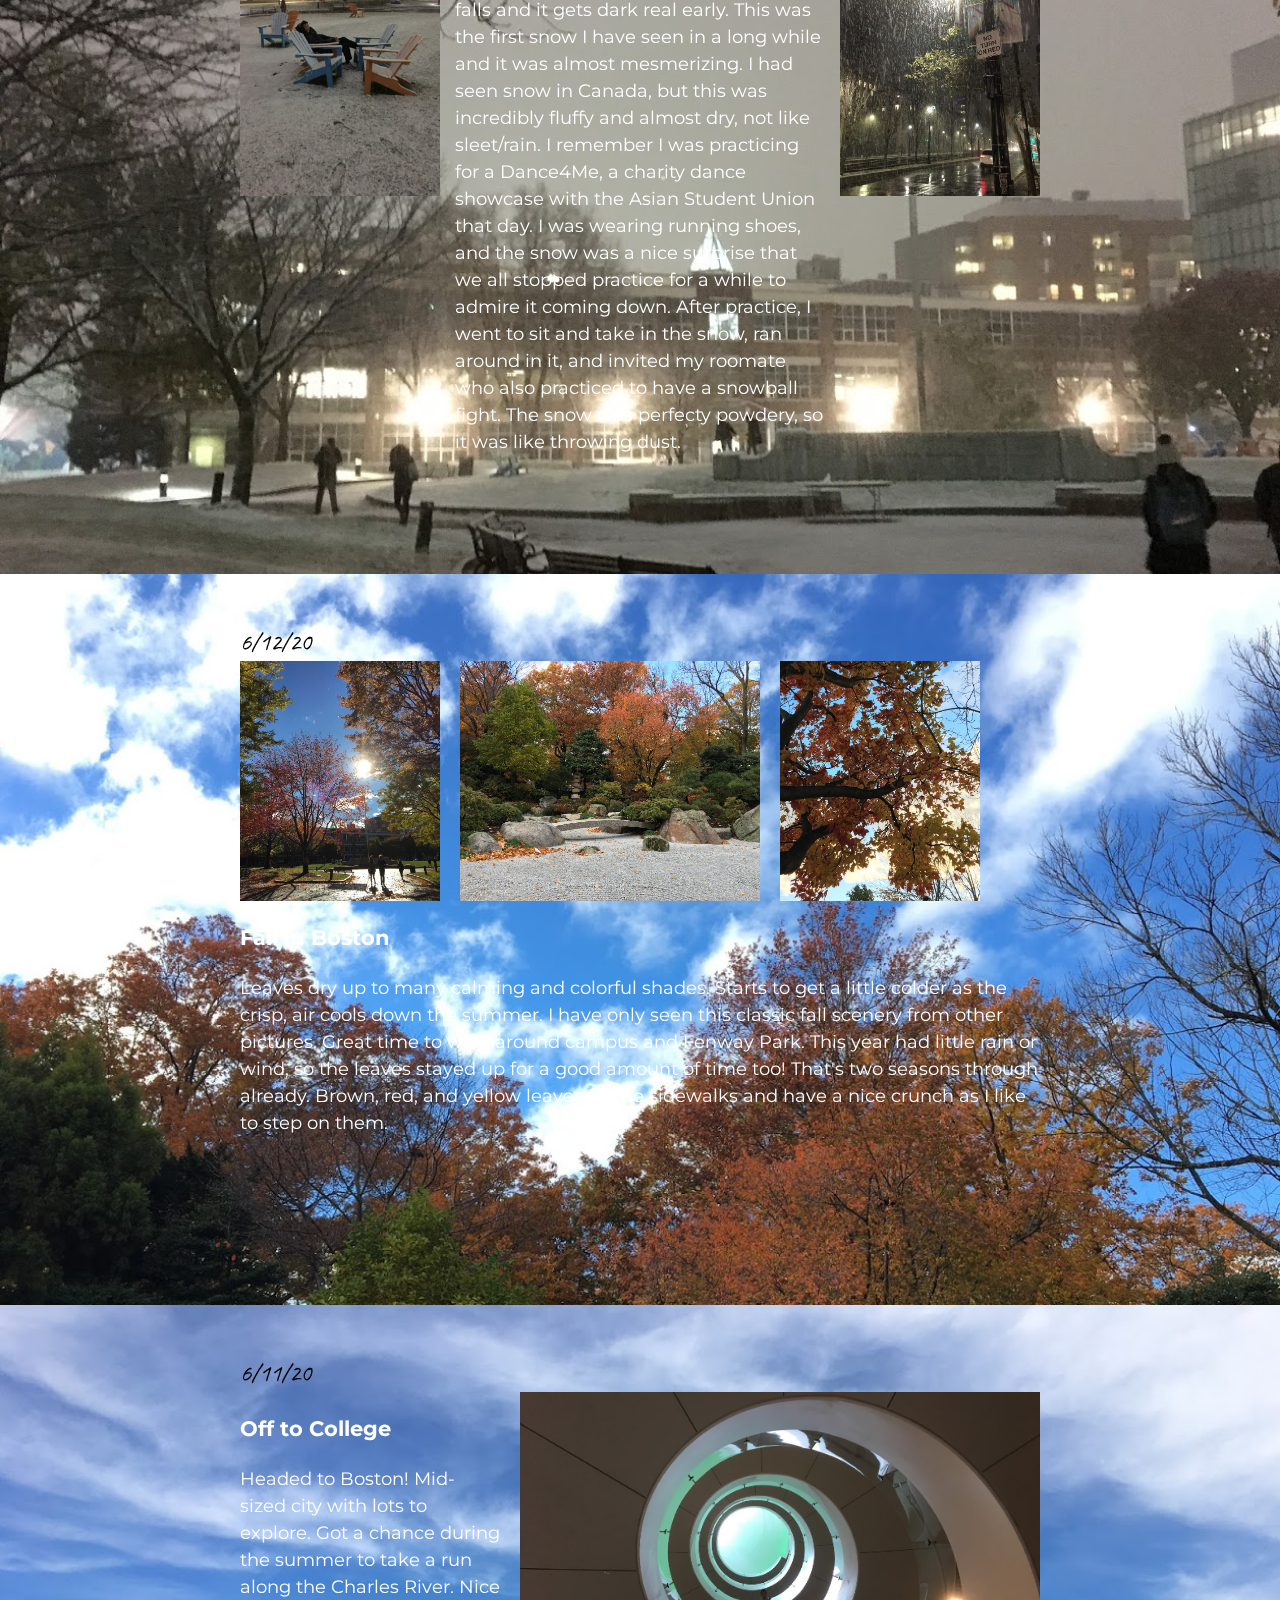
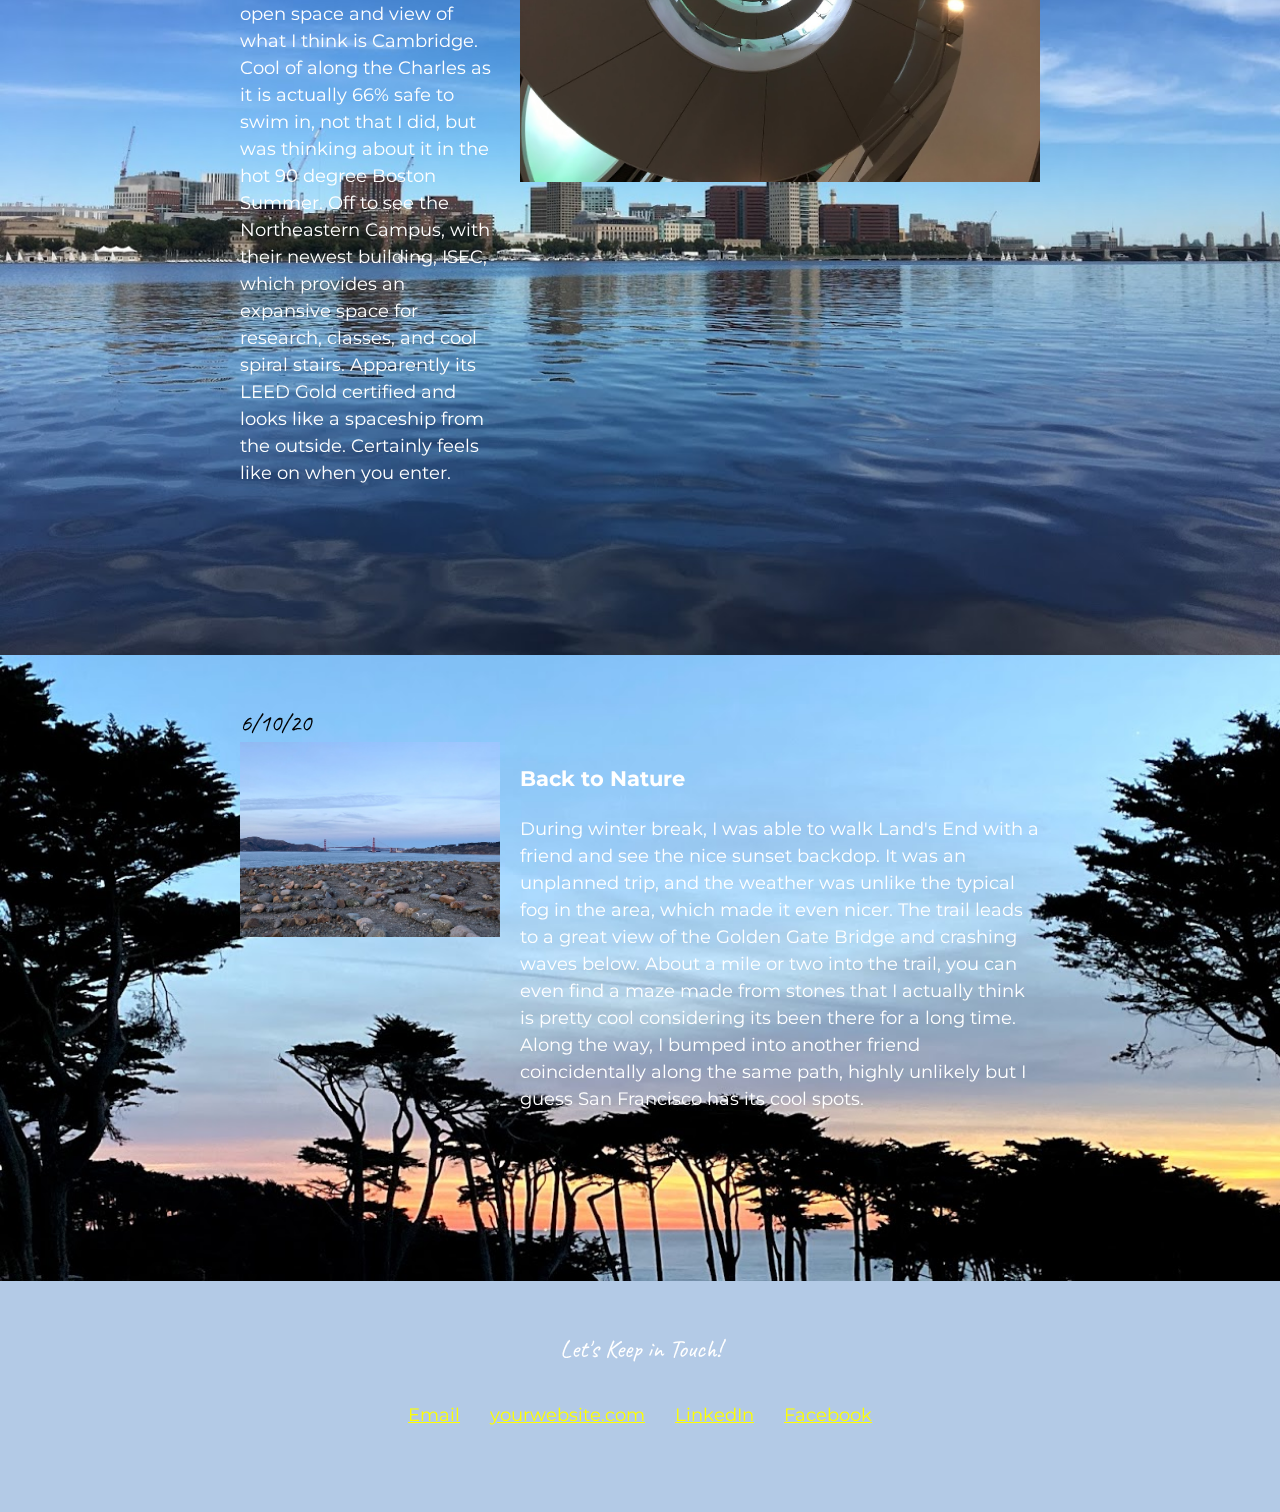
==== commit f79cdd67: "update summer blog description" ====
--- a/blog.html
+++ b/blog.html
@@ -47,7 +47,11 @@
               <p>It is now summer as I am writing this! Summer classes in Boston (NUTerm for the freshman) is a great time to get
               catch up with classes and exploring the rest of Boston. The Fens are home to the geese family and of course the Red Sox.
             Boston's Chinatown and Seaport are especially busy as people get out around May to early June to enjoy a warm summer before
-          the humidity hits. </p>
+          the humidity hits. Take advantage of summer programs at NEU like Boston hop-on/off bus tours that give you a better sense
+        of the city and you can revisit those sites later. Or take a weekend to stop by New York, but I have to warn you the bus ride there
+      is almost as long as the time you can spend there. Lastly, when you find yourself back in Boston, the Freedom Trail is also a great route
+    to follow and it can be a throwback to you U.S. History/Democracy classes. And if you aren't sweating from the weather, intramural sports
+  like frisbee or beach volleyball are nice to pick up!</p>
             </div>
           </section>
         </div>
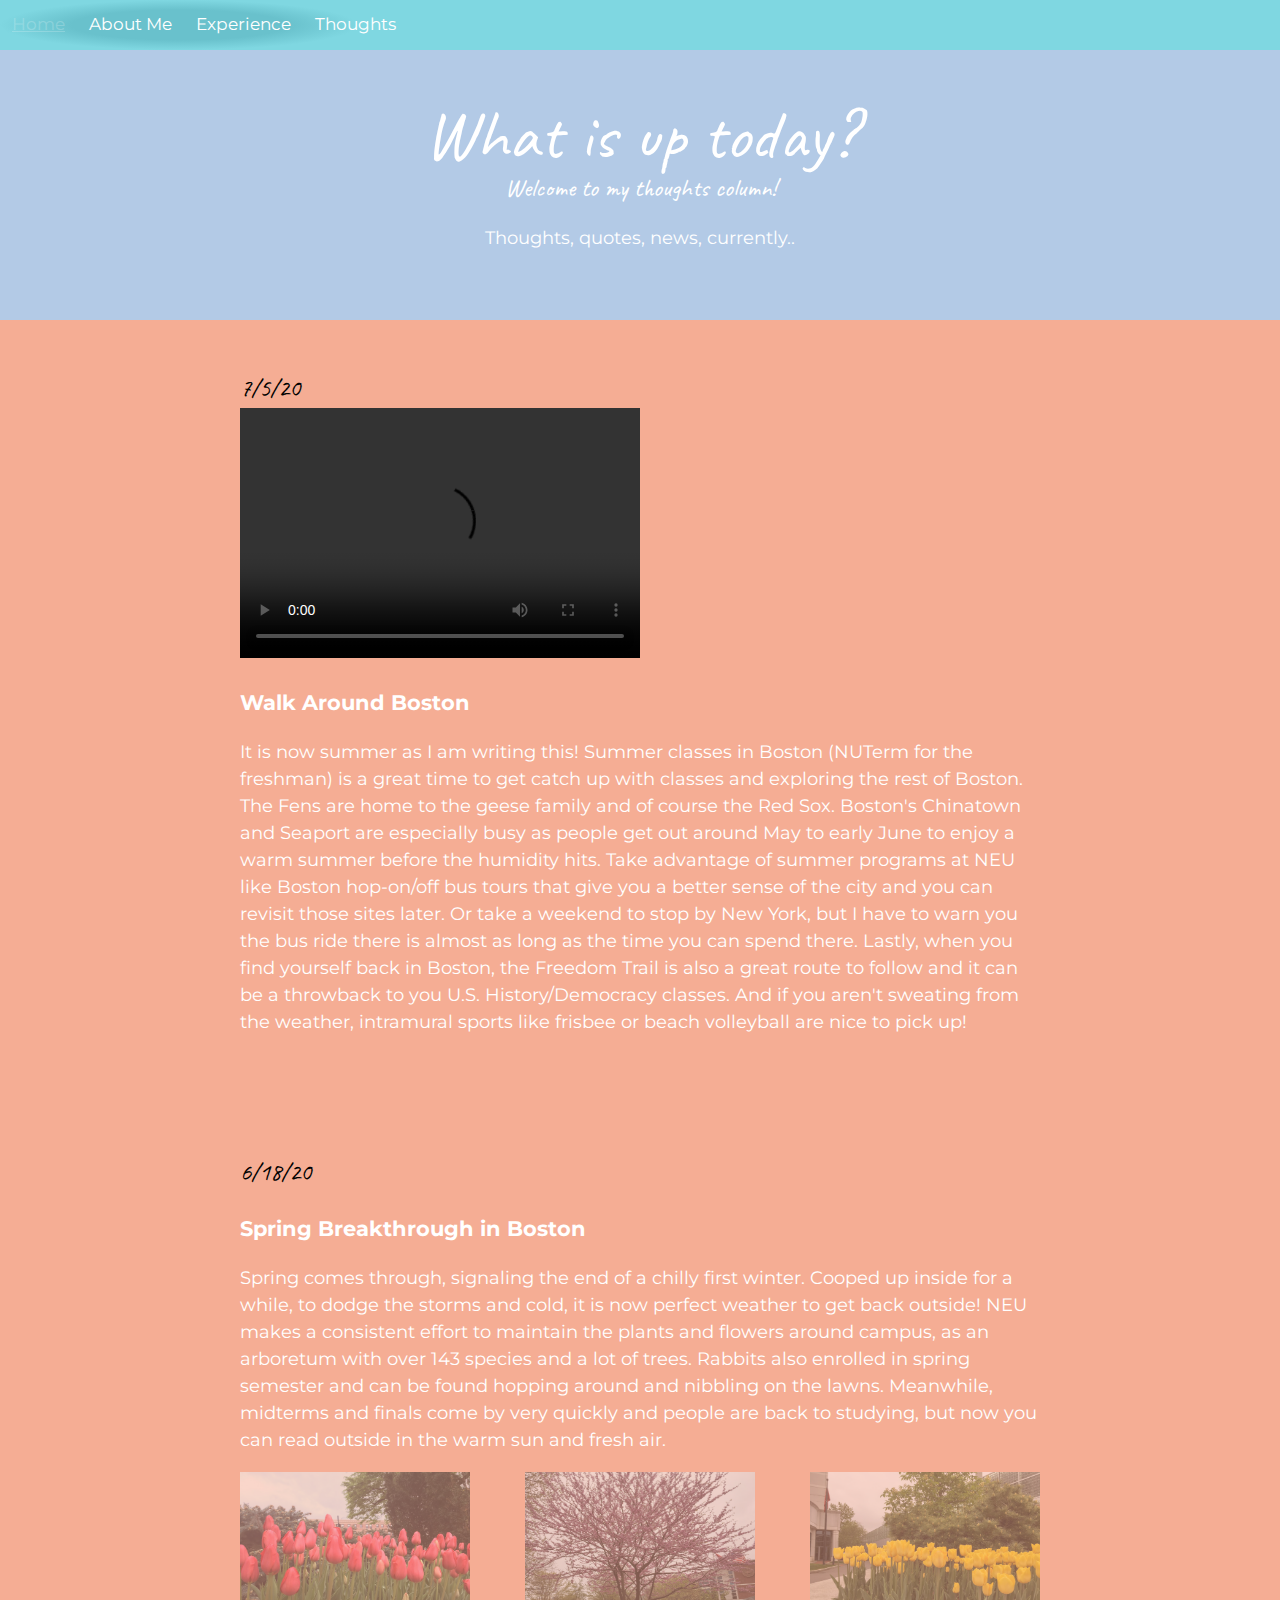
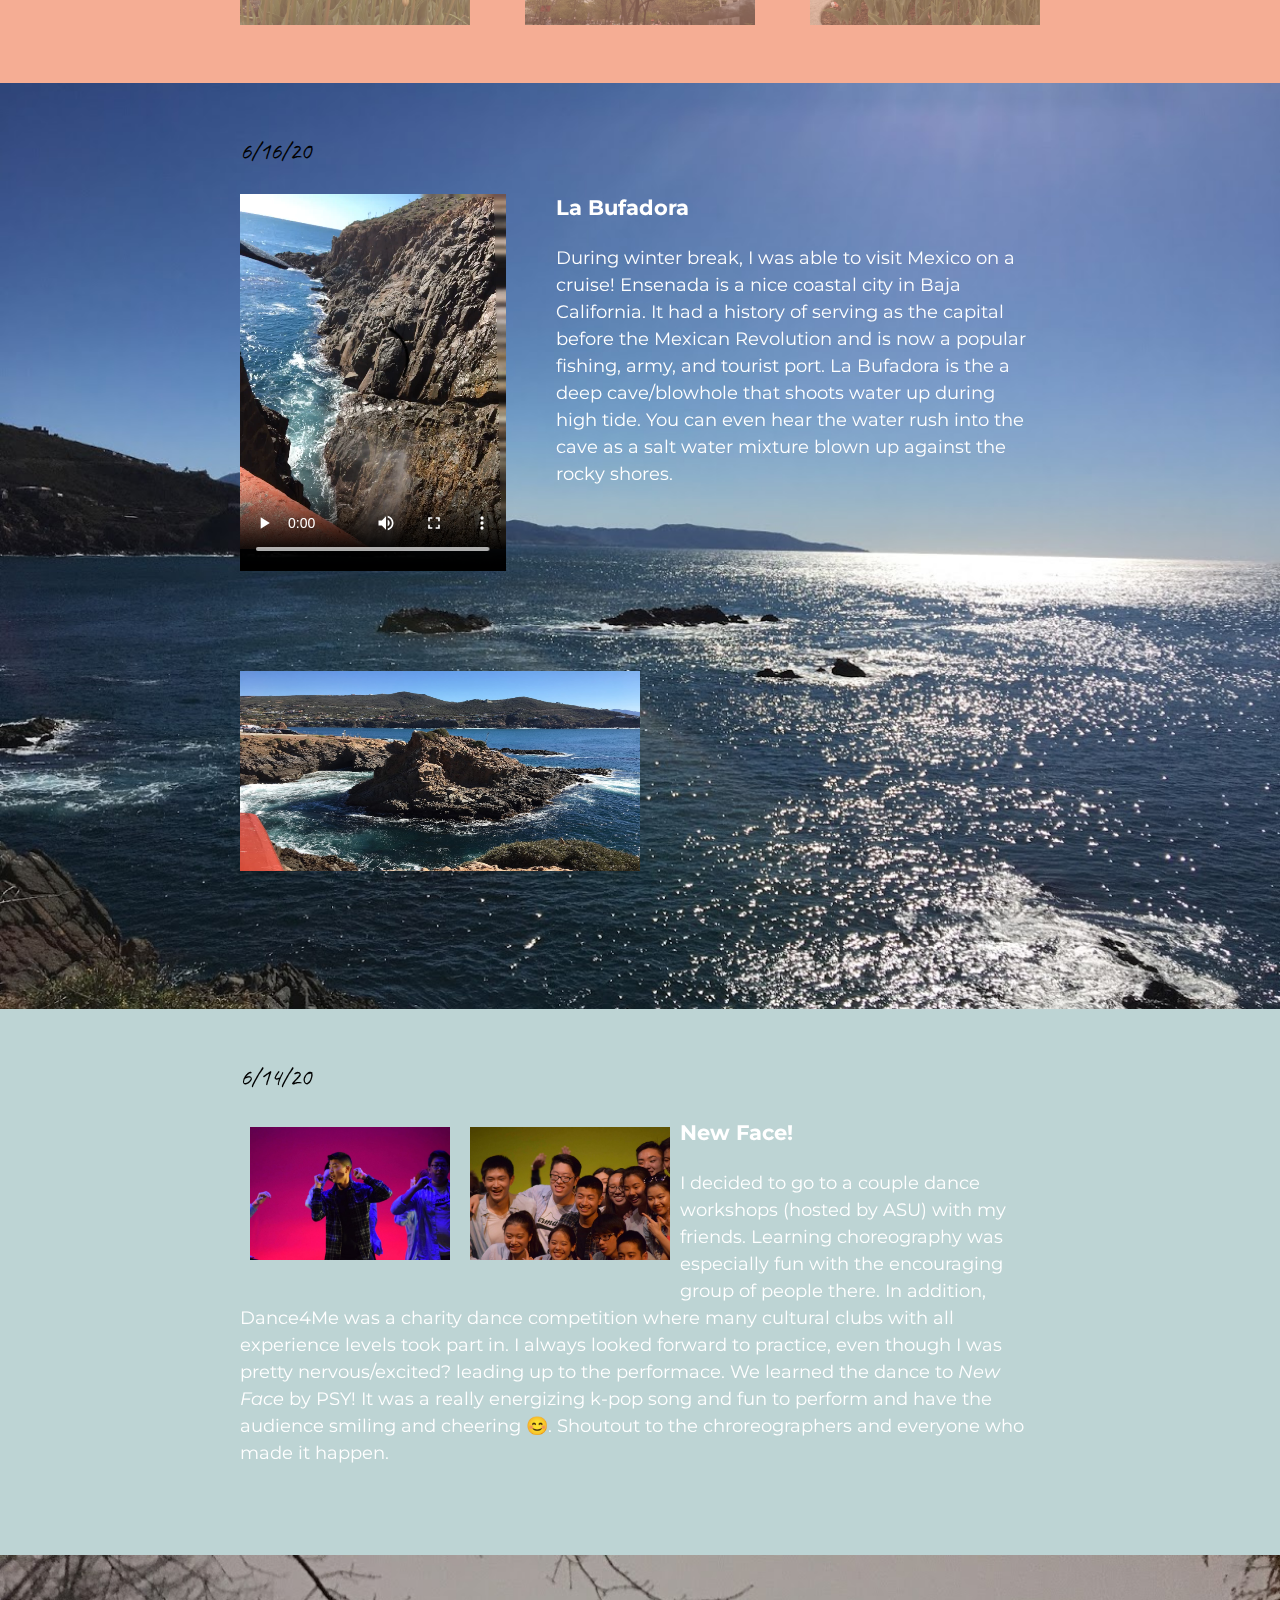
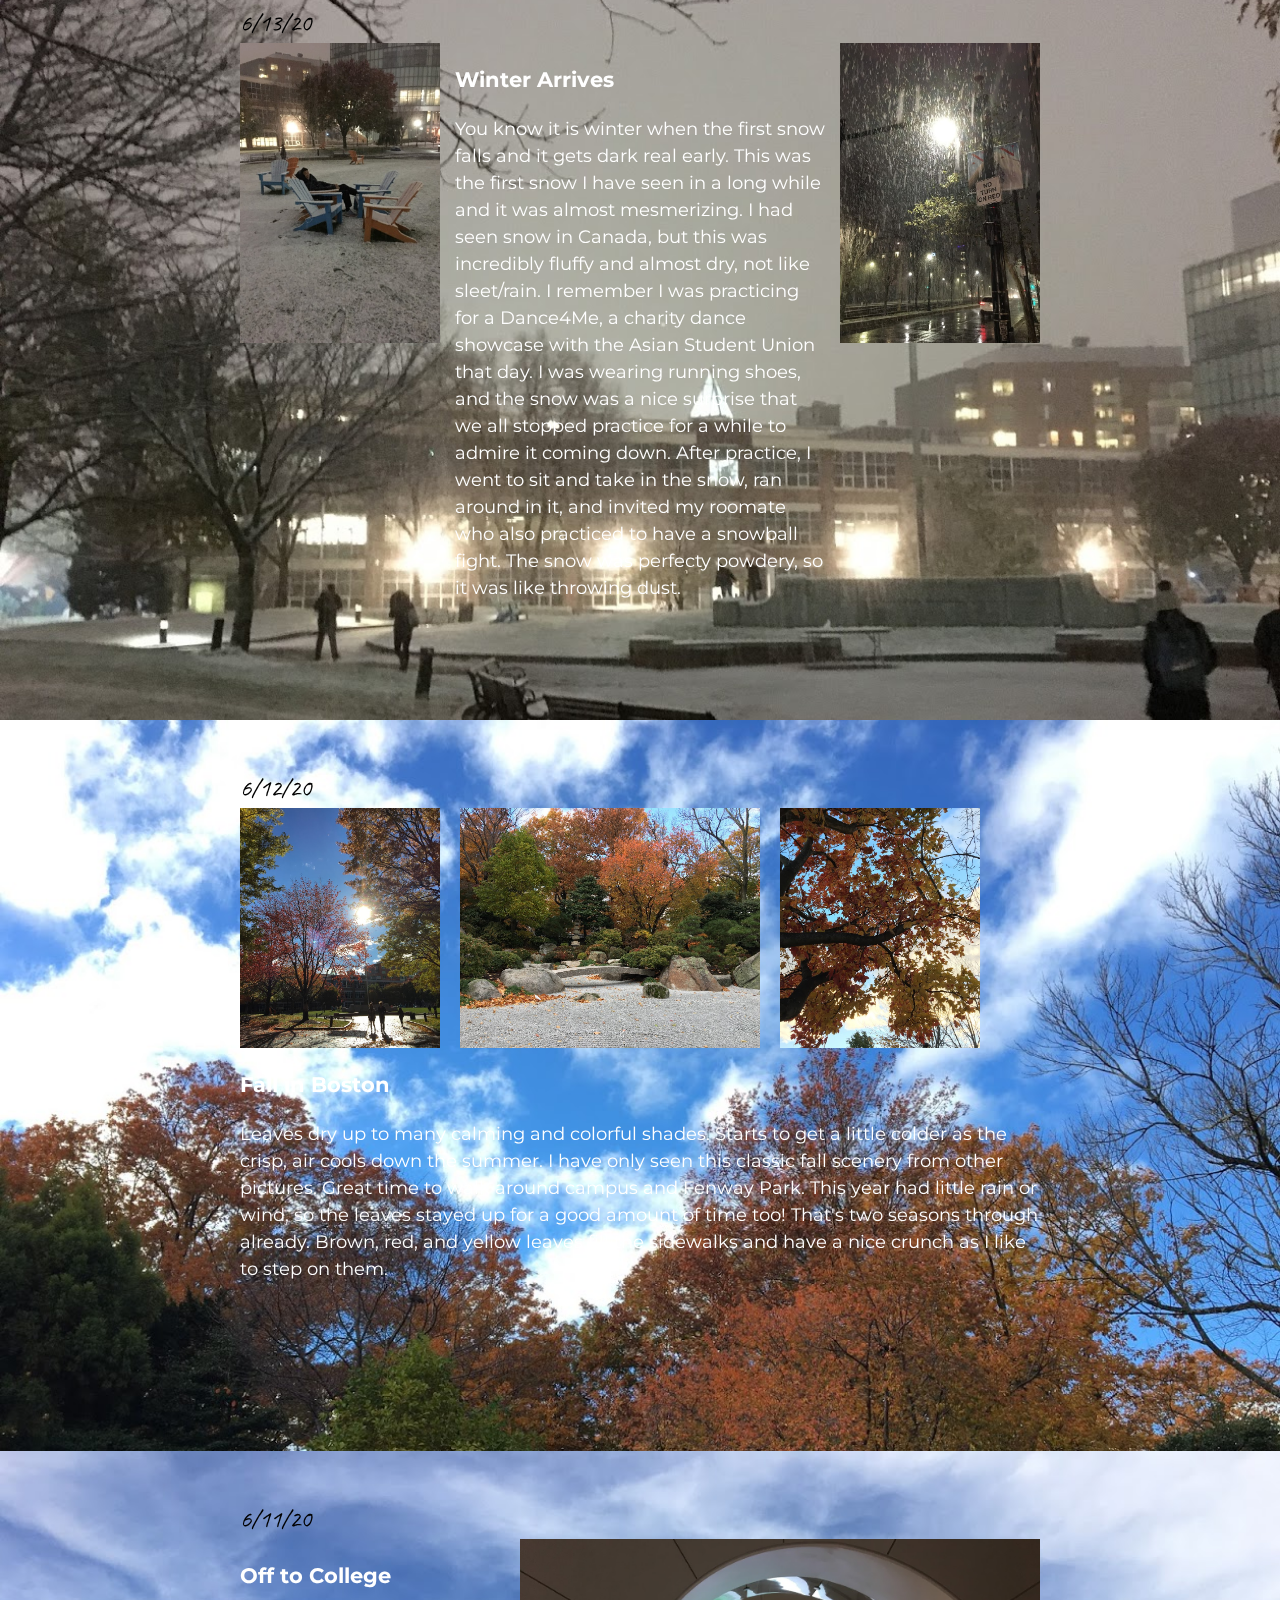
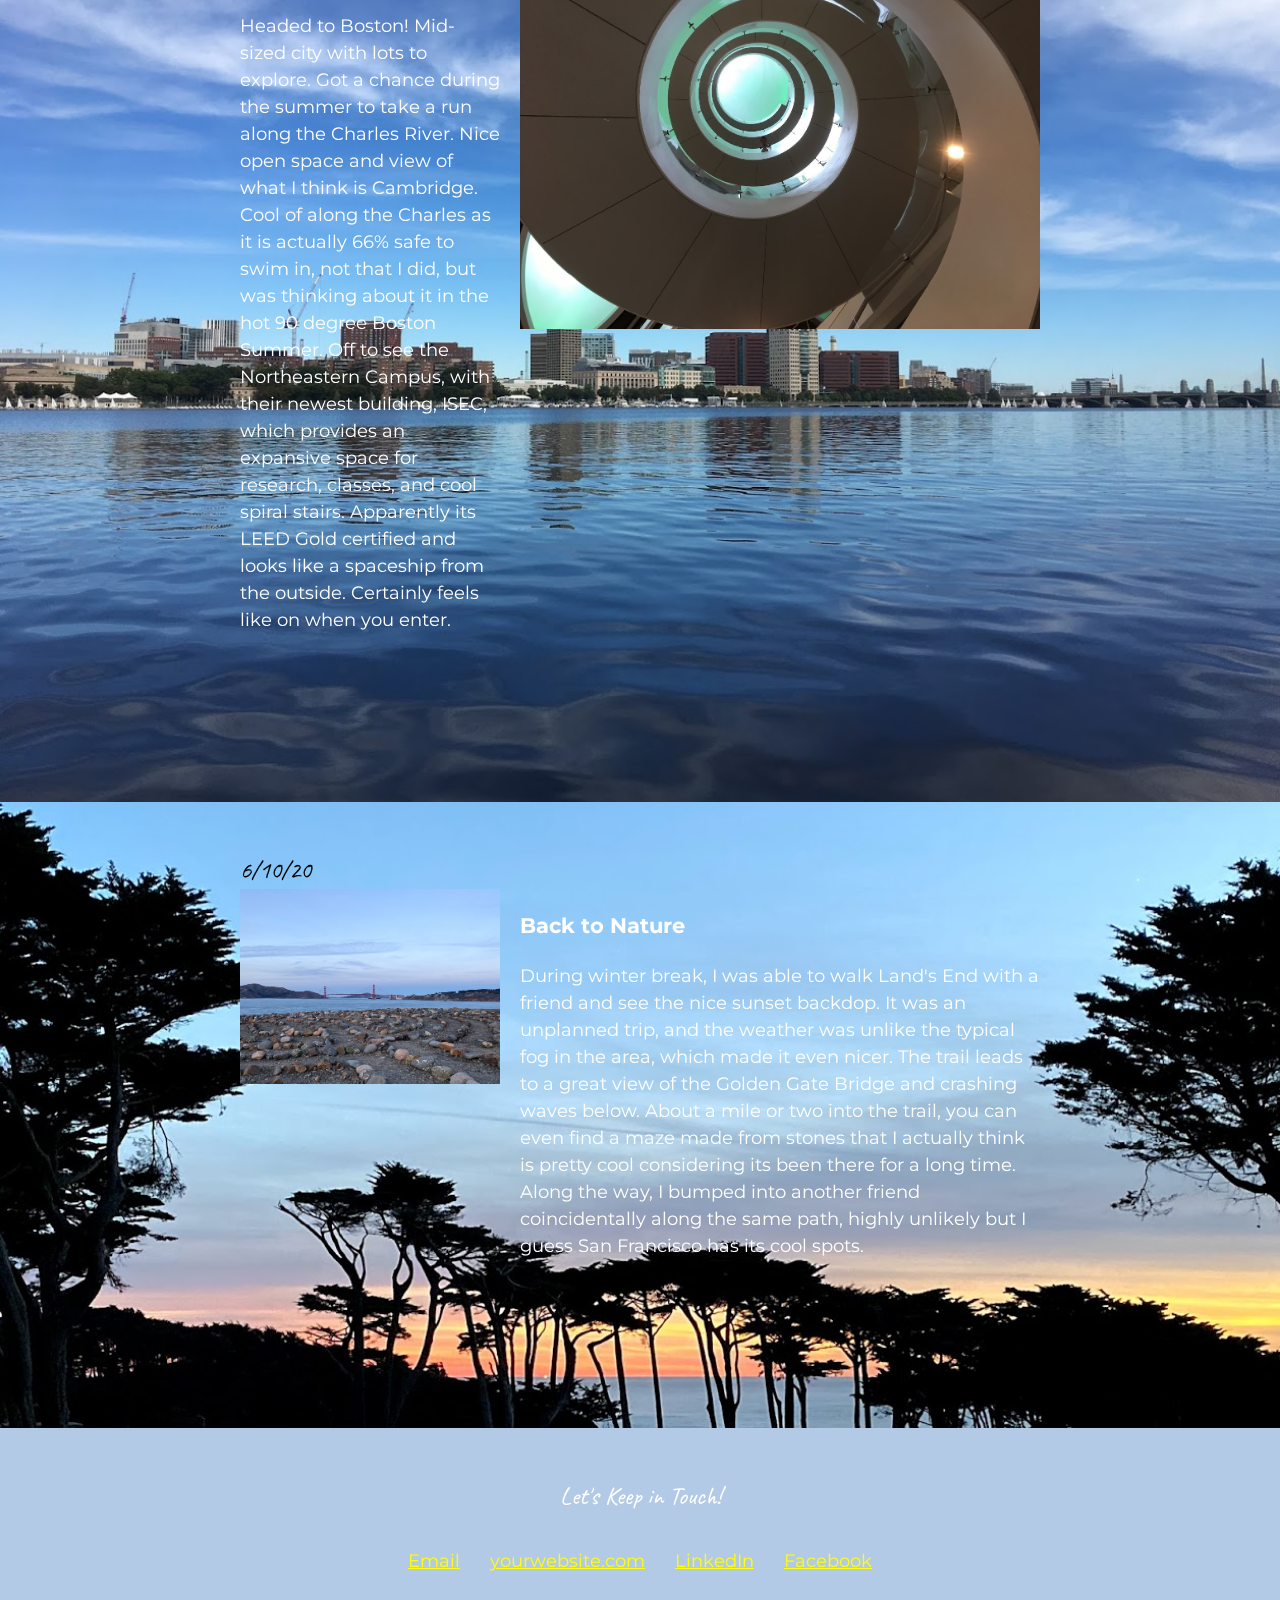
==== commit 9a56e9f5: "display float for blog 7/5" ====
--- a/blog.html
+++ b/blog.html
@@ -36,7 +36,7 @@
       <section class="post-7-5-2020">
         <div class="content-wrap">
           <h2>7/5/20</h2>
-          <section class="flex-2-item">
+          <section class="regular-float-item">
             <div class="geese-video">
               <video width="400" height="250" controls>
                 <source src="videos/summer-vid.mp4" type="video/mp4">
--- a/css/styles-blog.css
+++ b/css/styles-blog.css
@@ -208,6 +208,10 @@
   background-color: rgb(245, 173, 148);
 }
 
+.post-7-5-2020 {
+  background-color: rgb(245, 173, 148);
+}
+
 /* Contact Styles --------------------------------------------------------- */
 
 footer {
@@ -231,6 +235,11 @@
 
   header, footer {
     text-align: center;
+  }
+
+  .regular-float-item {
+    display: float;
+    
   }
 
   .float-spring-item {
@@ -290,8 +299,8 @@
   }
 
   .ensenada-pic {
-    width: 200px;
-    height: 100px;
+    width: 150px;
+    height: 80px;
 
   }
 
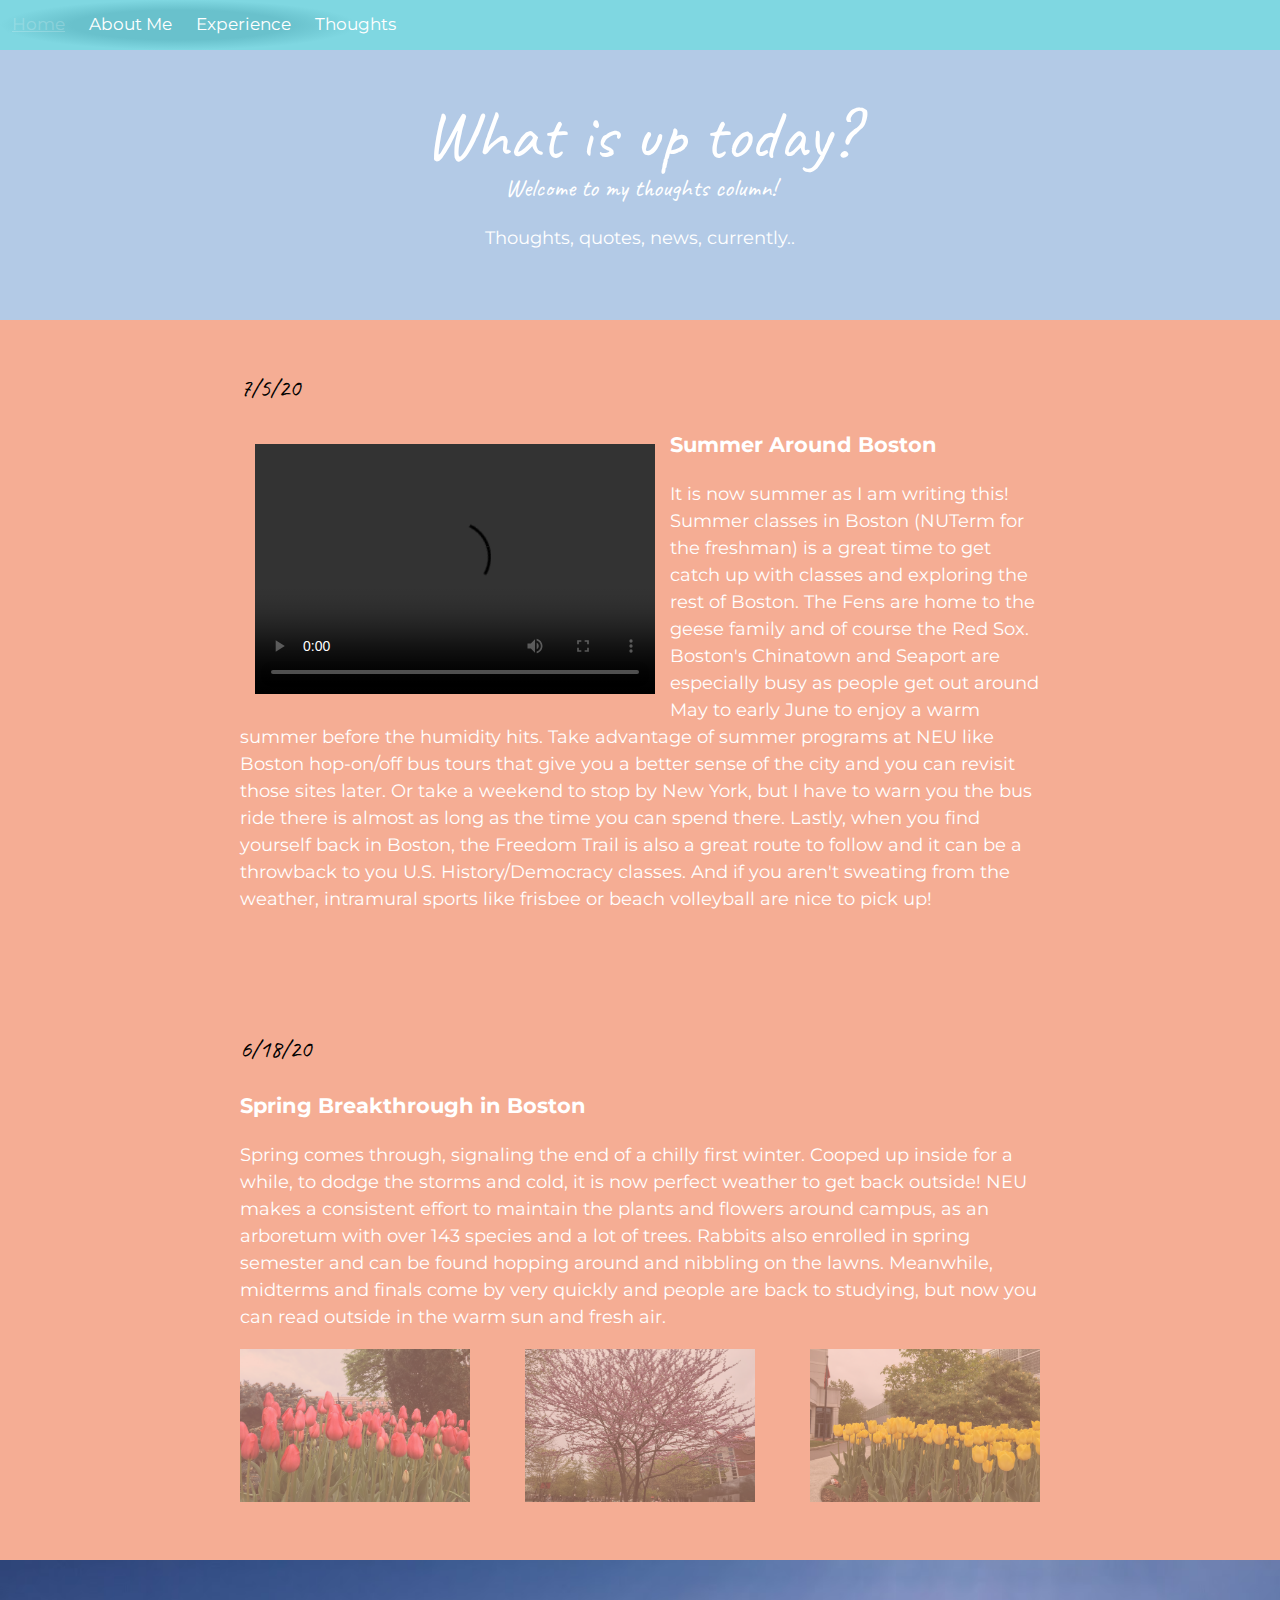
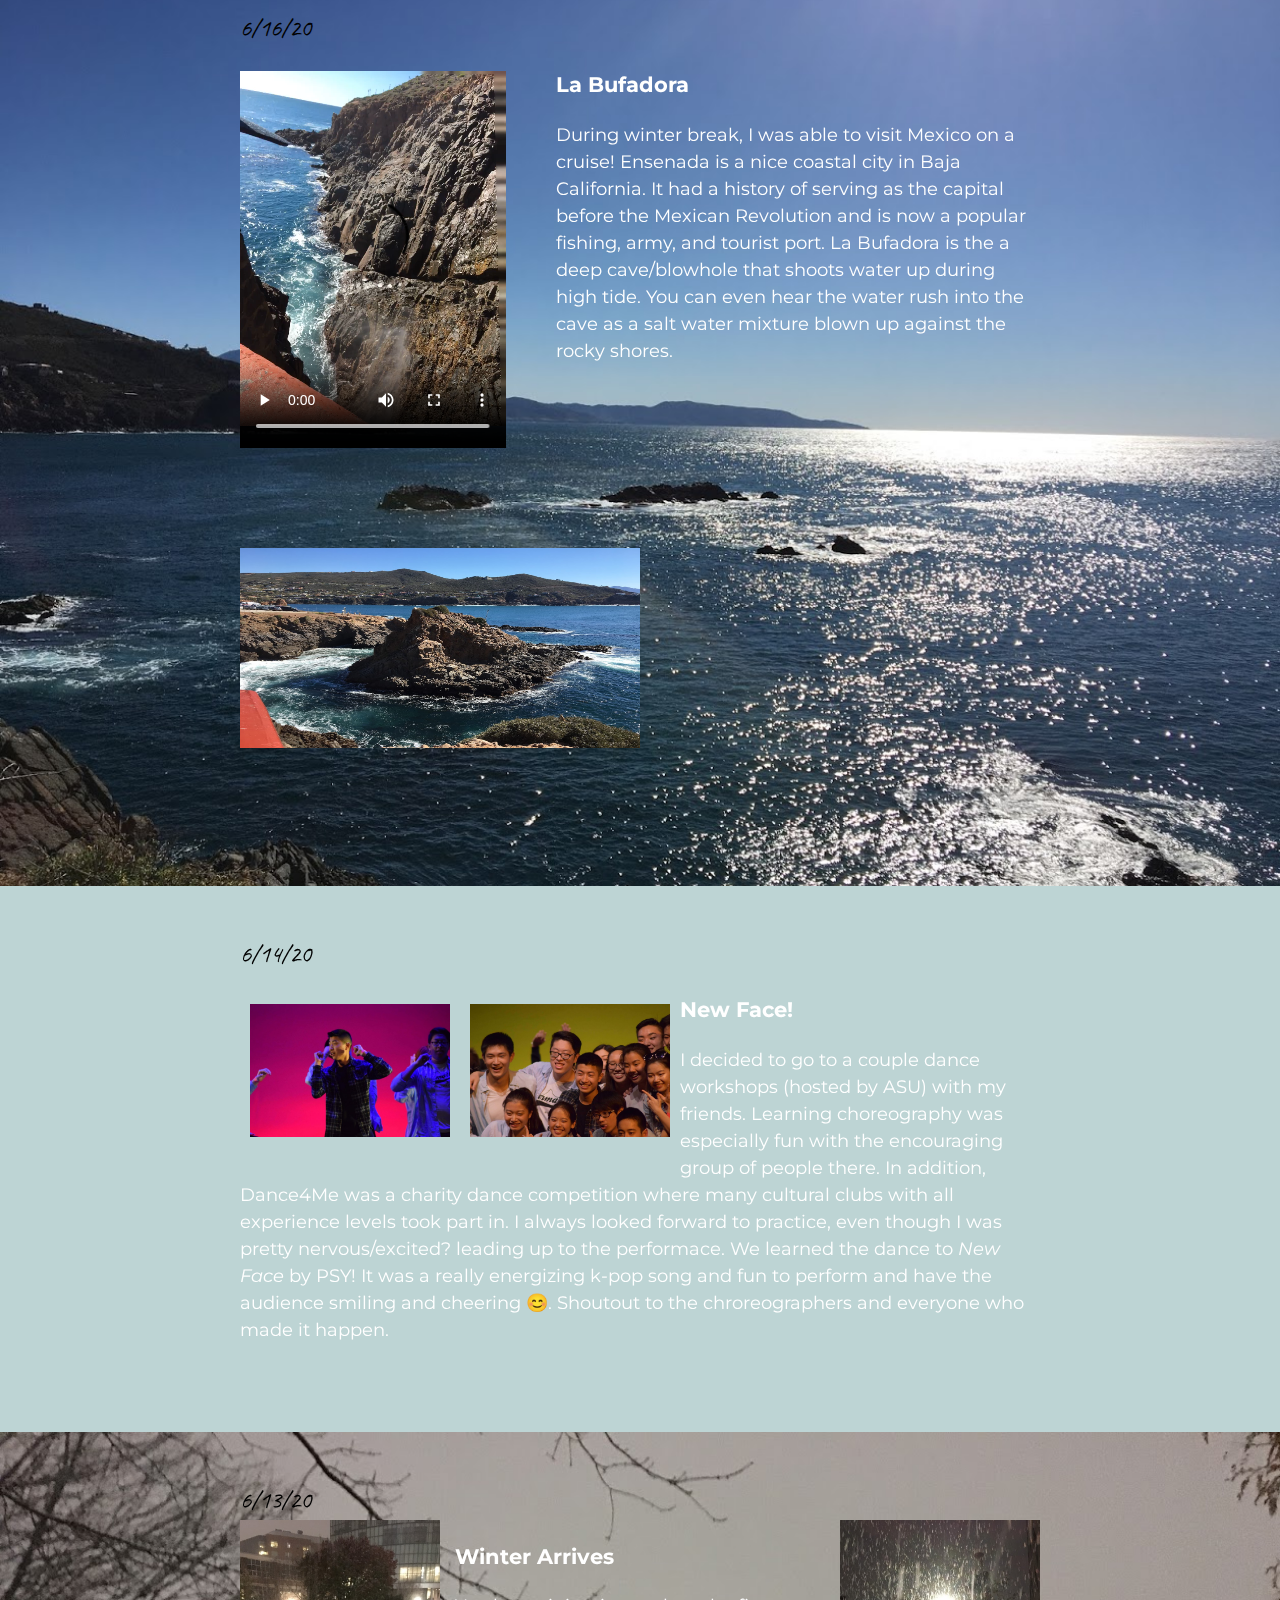
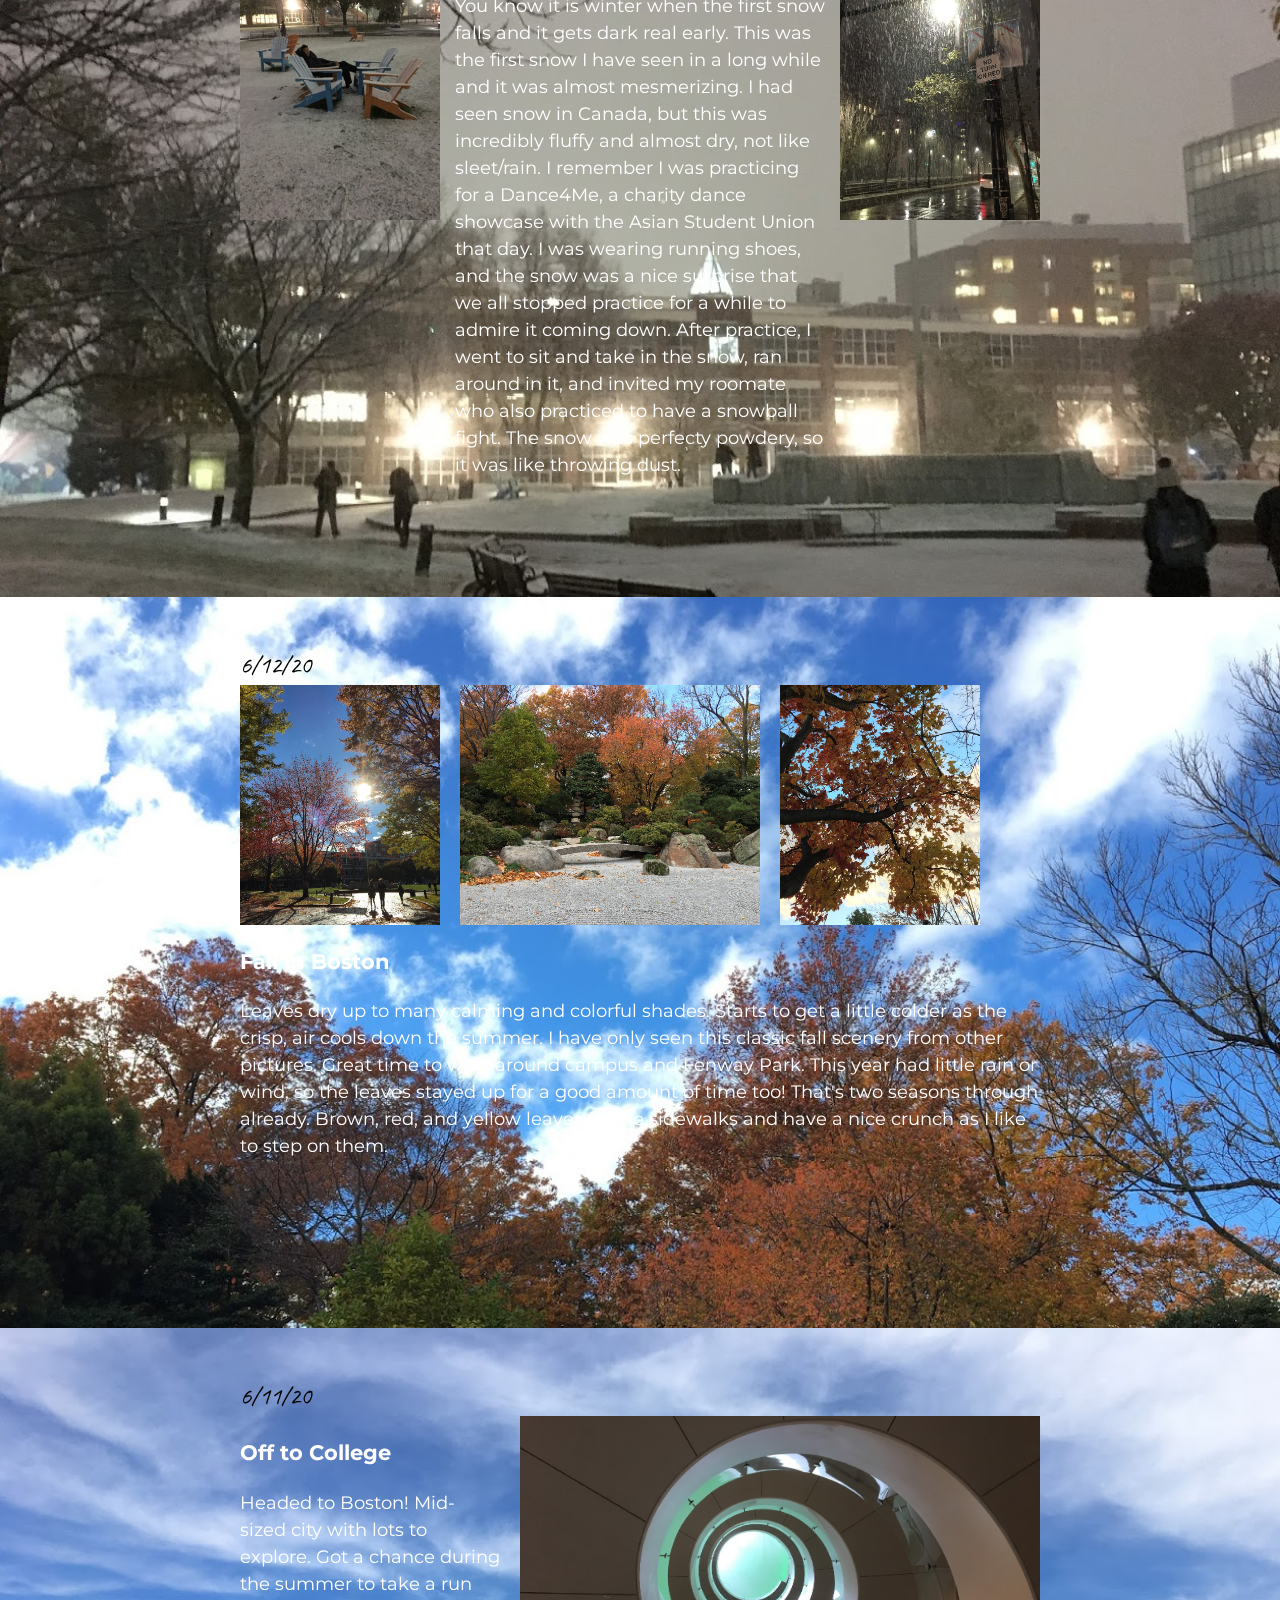
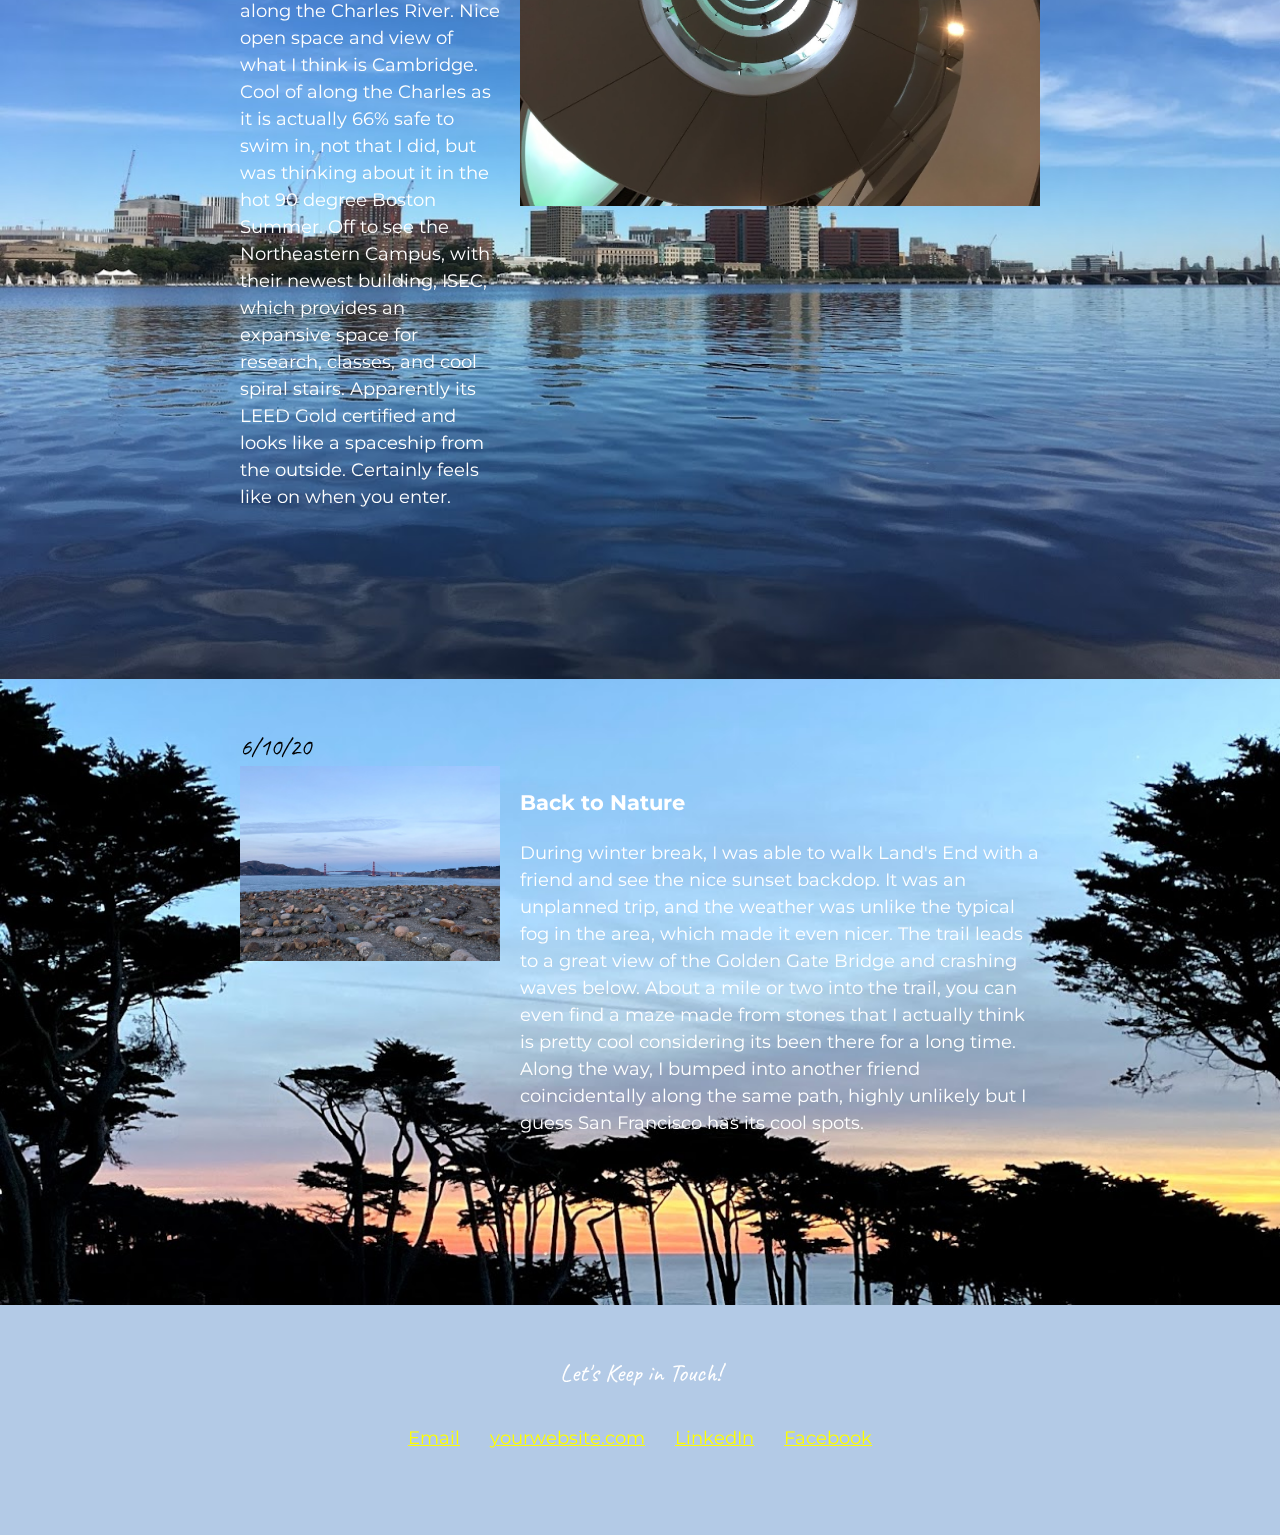
==== commit 719bdb1e: "add padding to video and chang title" ====
--- a/blog.html
+++ b/blog.html
@@ -43,7 +43,7 @@
               </video>
           </div>
             <div class="description">
-              <h3>Walk Around Boston</h3>
+              <h3>Summer Around Boston</h3>
               <p>It is now summer as I am writing this! Summer classes in Boston (NUTerm for the freshman) is a great time to get
               catch up with classes and exploring the rest of Boston. The Fens are home to the geese family and of course the Red Sox.
             Boston's Chinatown and Seaport are especially busy as people get out around May to early June to enjoy a warm summer before
--- a/css/styles-blog.css
+++ b/css/styles-blog.css
@@ -237,9 +237,9 @@
     text-align: center;
   }
 
-  .regular-float-item {
-    display: float;
-    
+  .geese-video {
+    float: left;
+    padding: 15px;
   }
 
   .float-spring-item {
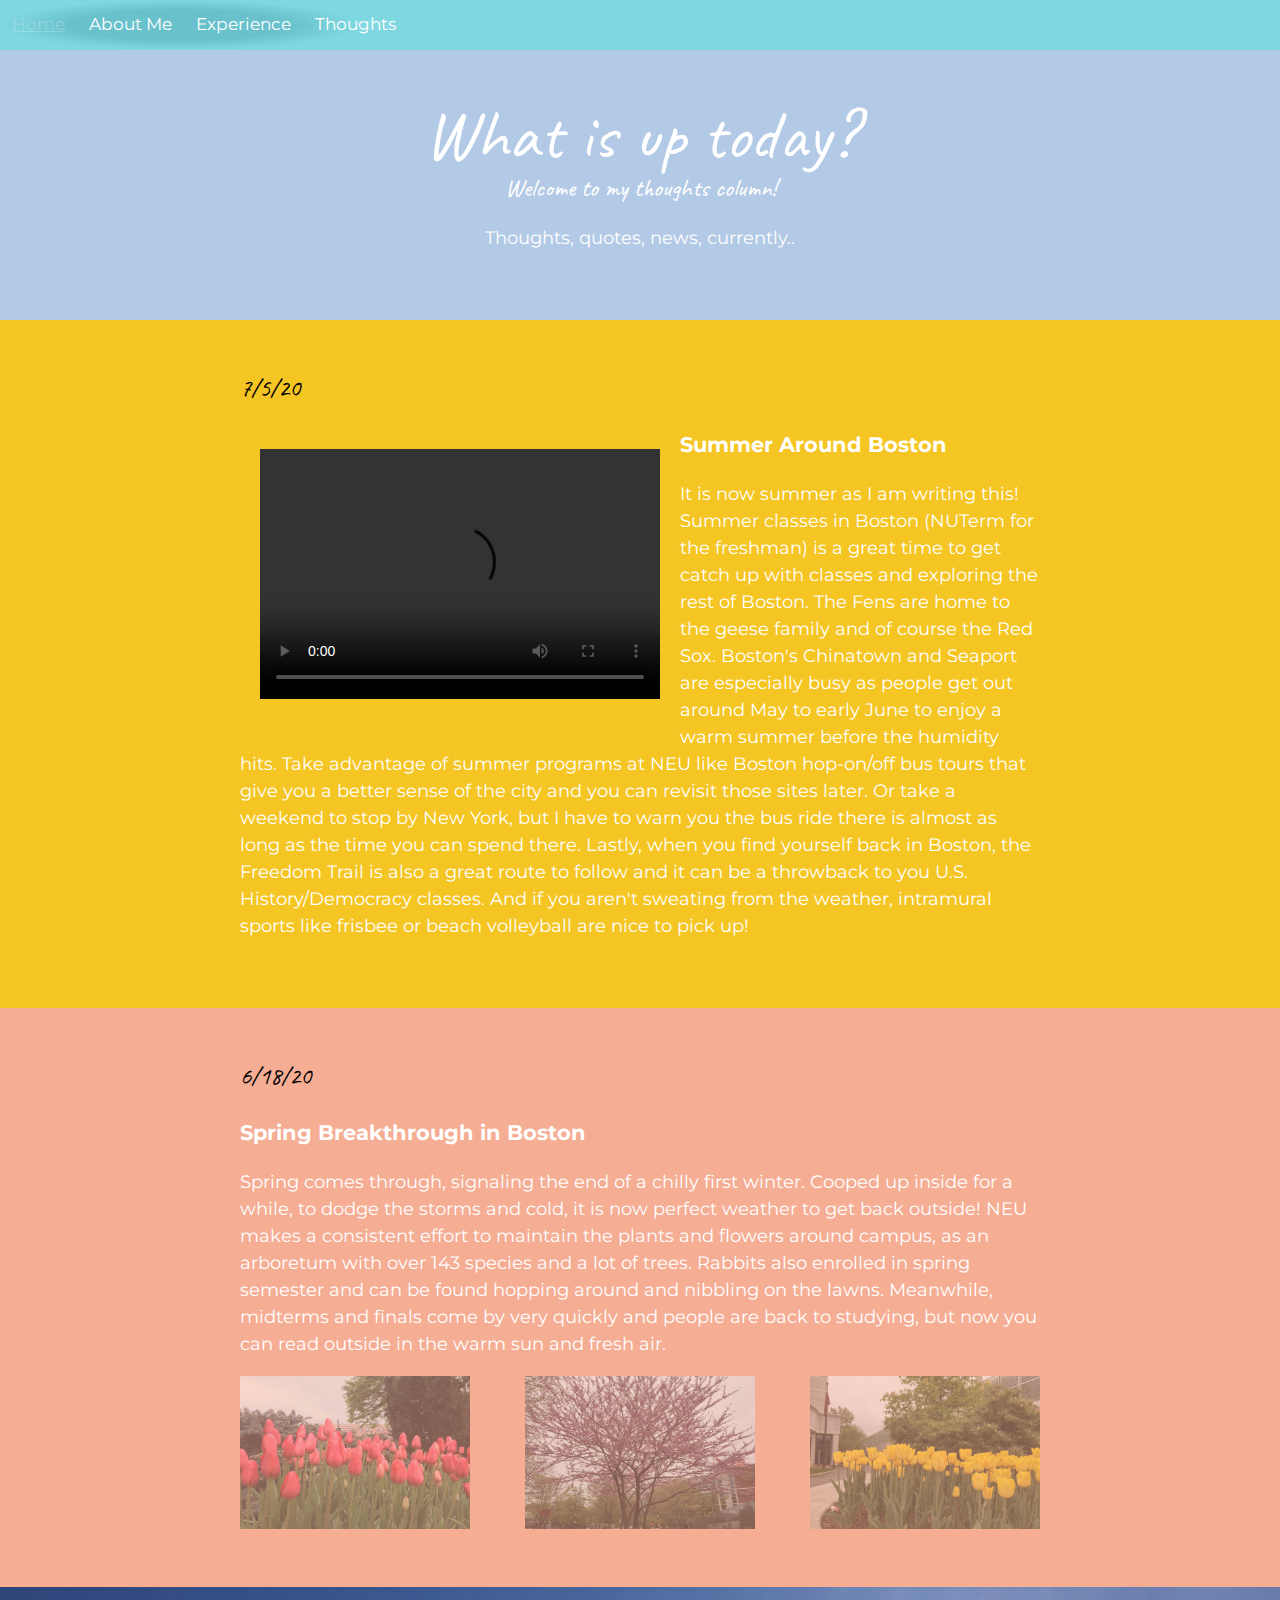
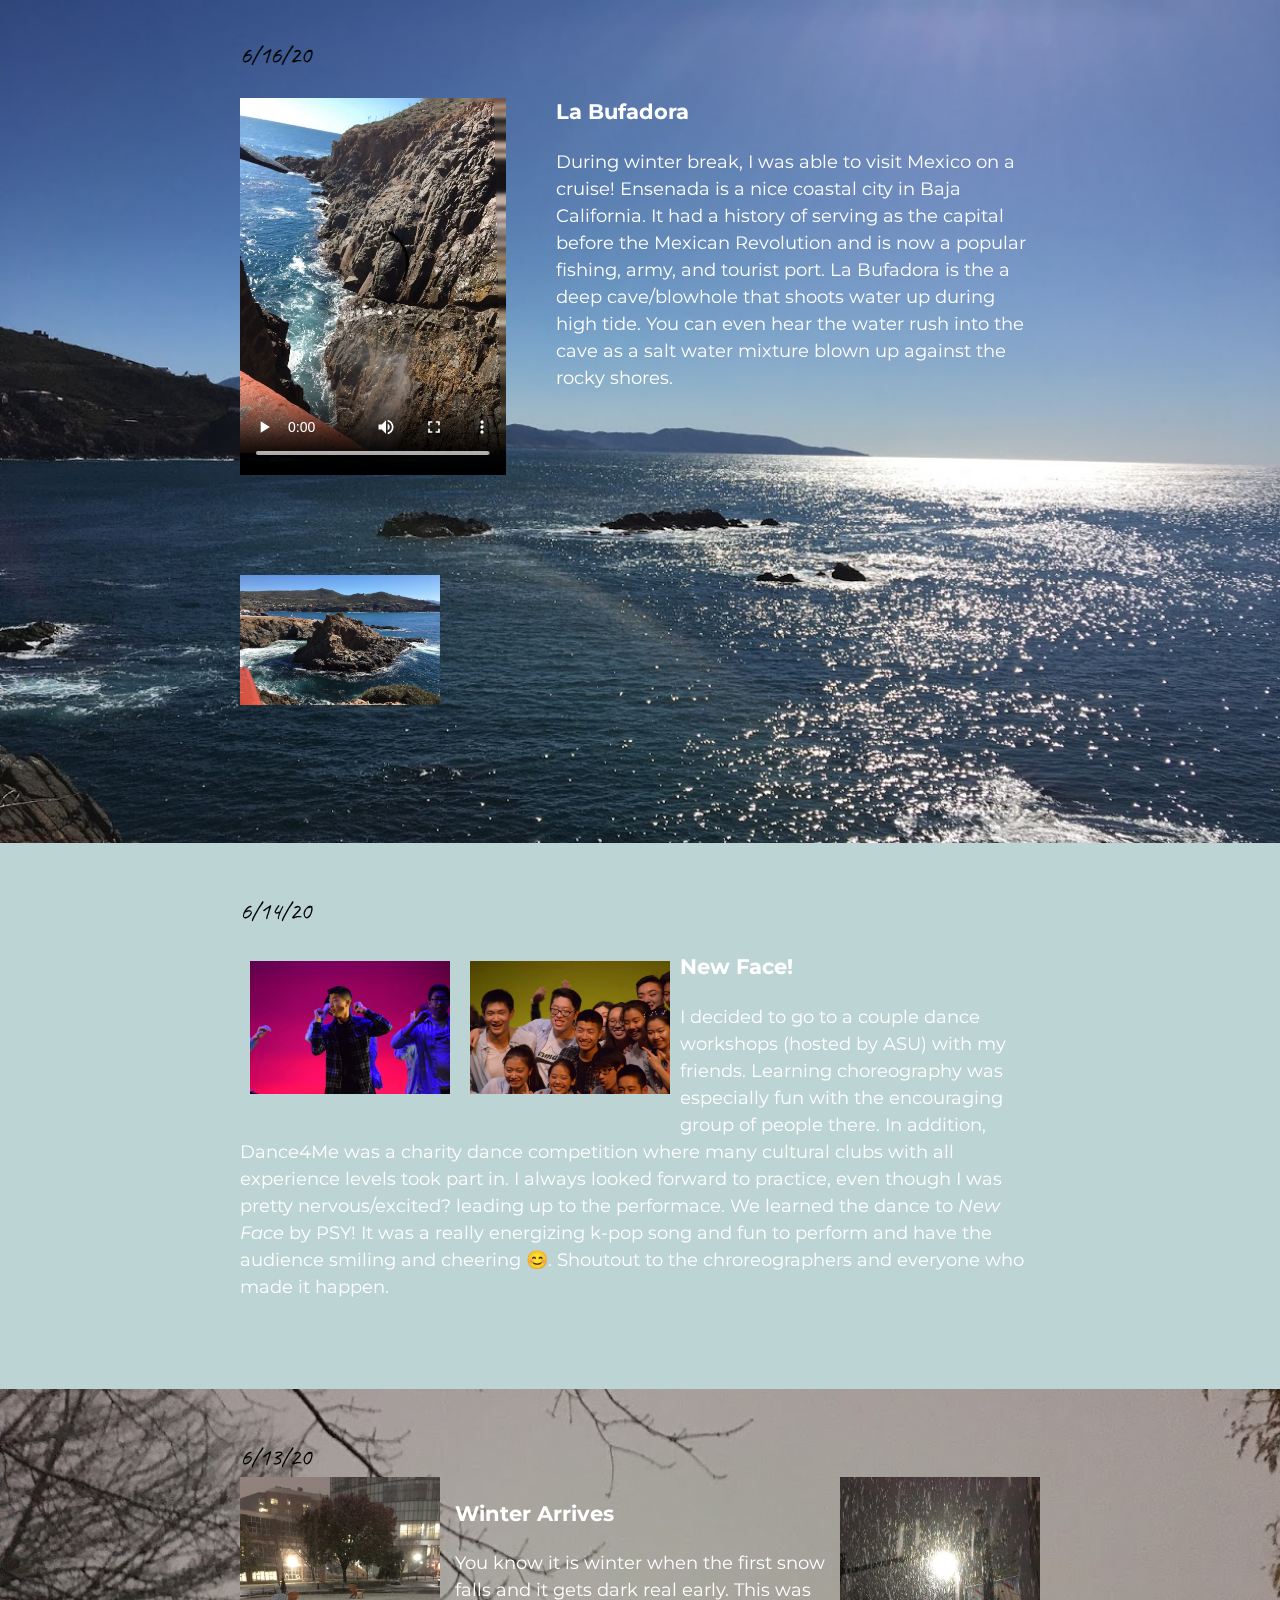
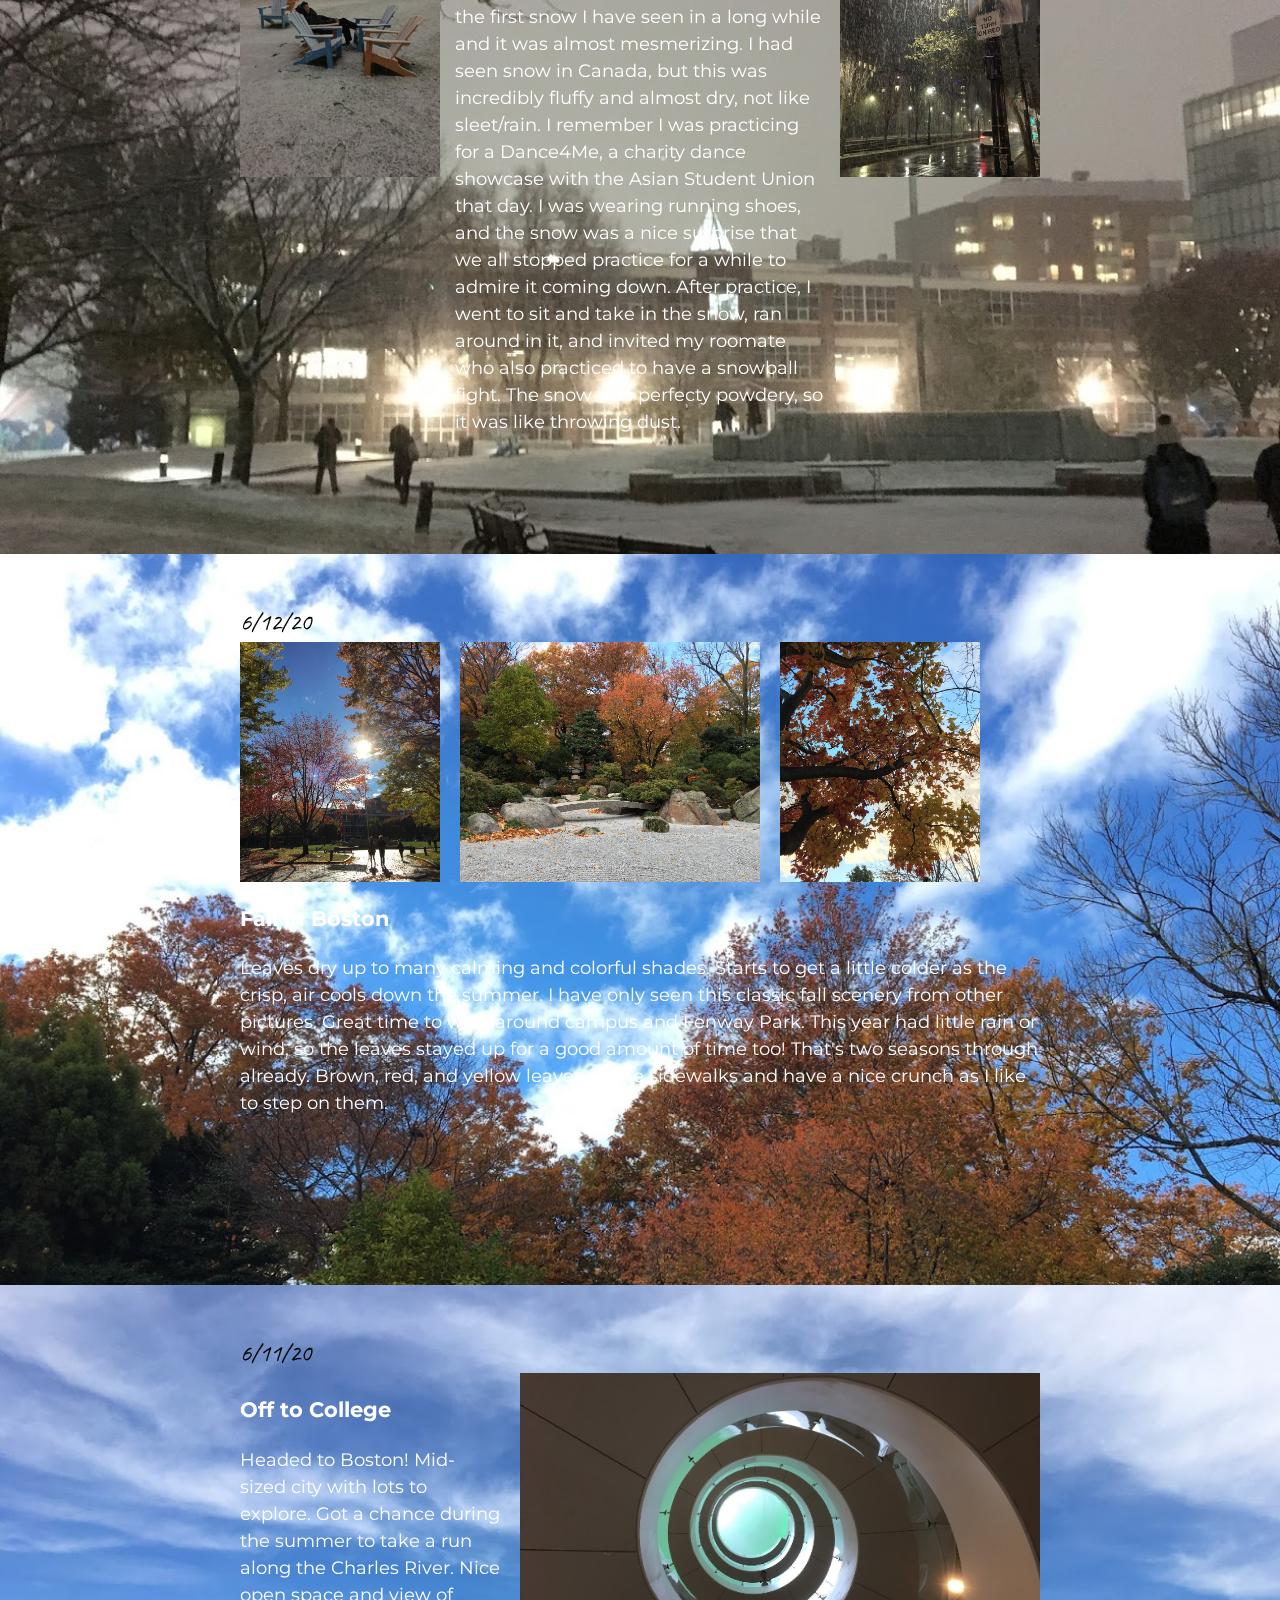
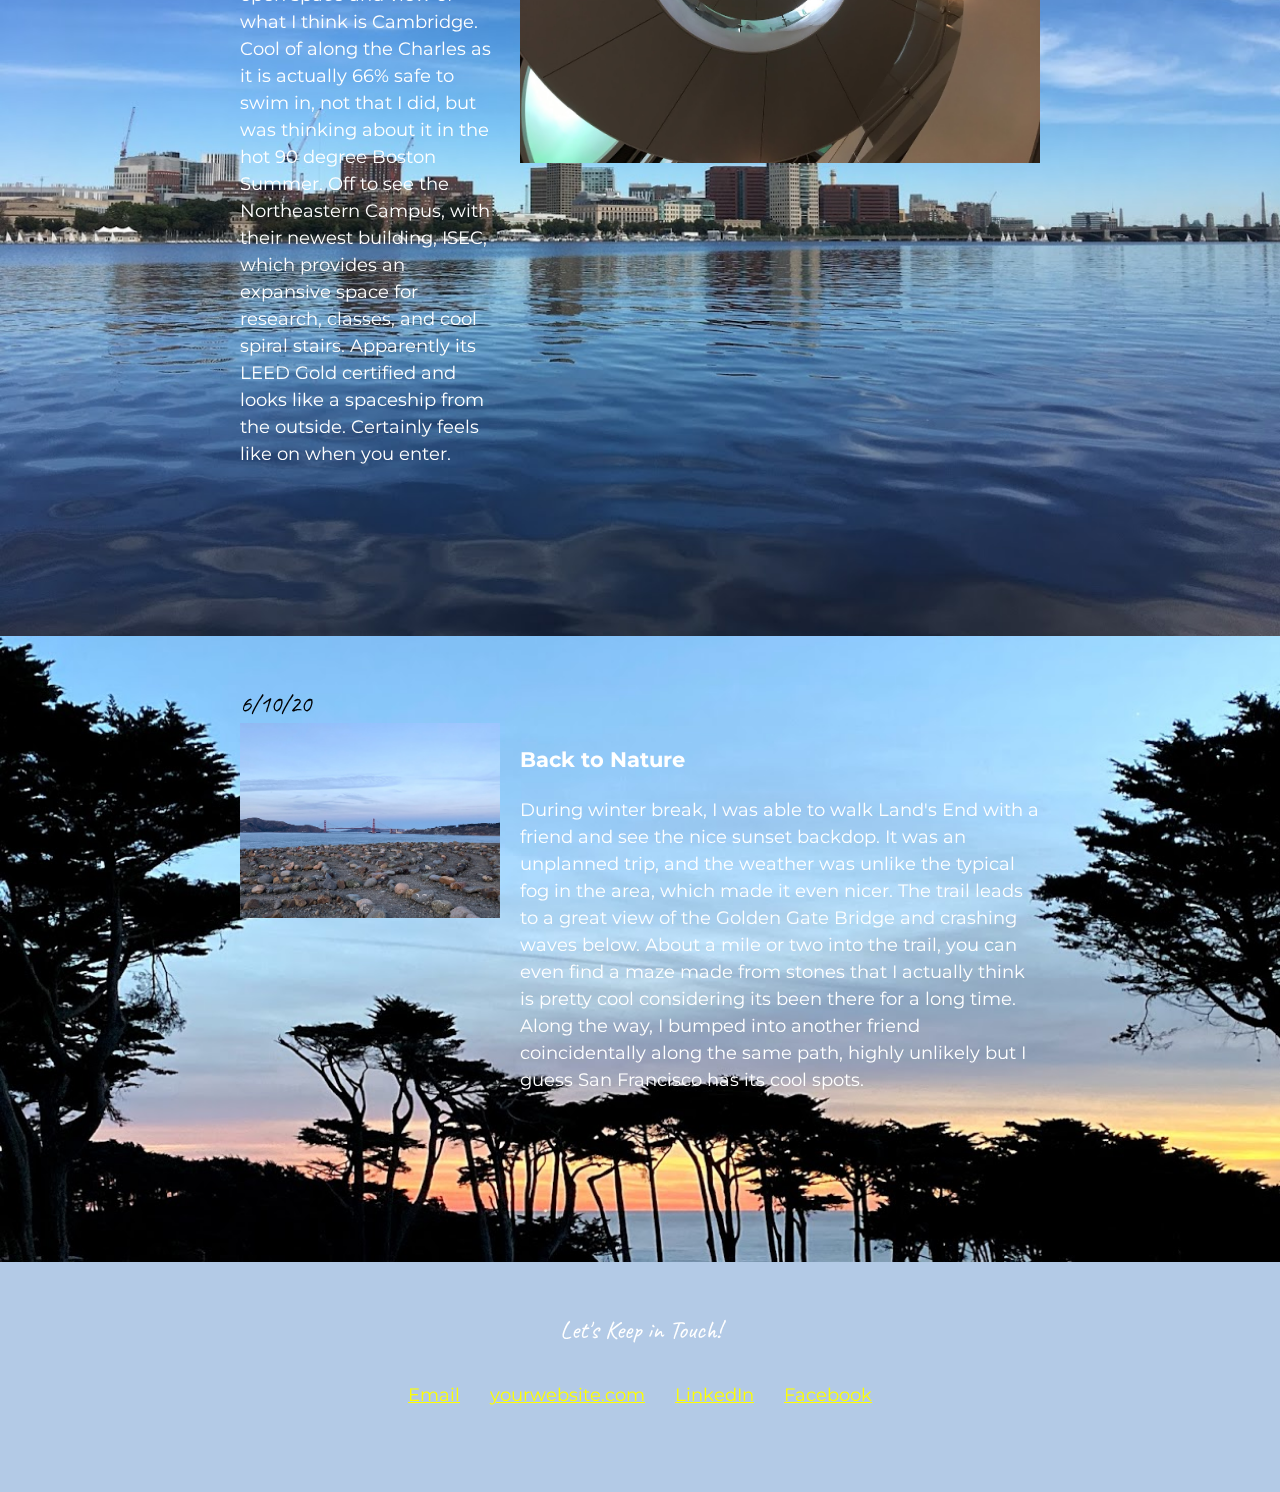
==== commit a82e00cc: "fixed its width from index" ====
--- a/blog.html
+++ b/blog.html
@@ -104,7 +104,7 @@
             </div>
           </section>
           <div class="ensenada-pic">
-            <img src="images/ensenada-coast.jpg" alt="Ensenada Coast" width="400" height="200">
+            <img src="images/ensenada-coast.jpg" alt="Ensenada Coast" width="200" height="130">
           </div>
         </div>
       </section>
--- a/css/styles-blog.css
+++ b/css/styles-blog.css
@@ -179,13 +179,6 @@
   margin-left: 50px;
 }
 
-.ensenada-pic {
-  width: 60%;
-  height: auto; /*scales image*/
-  border-radius: 5px;
-
-}
-
 .post-6-16-2020 {
   background-image: url(../images/ensenada-background.jpg);
   background-size: cover;
@@ -209,7 +202,7 @@
 }
 
 .post-7-5-2020 {
-  background-color: rgb(245, 173, 148);
+  background-color: rgb(245, 197, 35);
 }
 
 /* Contact Styles --------------------------------------------------------- */
@@ -239,7 +232,7 @@
 
   .geese-video {
     float: left;
-    padding: 15px;
+    padding: 20px;
   }
 
   .float-spring-item {
@@ -298,12 +291,6 @@
     line-height: 1;
   }
 
-  .ensenada-pic {
-    width: 150px;
-    height: 80px;
-
-  }
-
   .contact-list a {
     padding: 5px; /* less padding when stacked so looks nicer */
   }
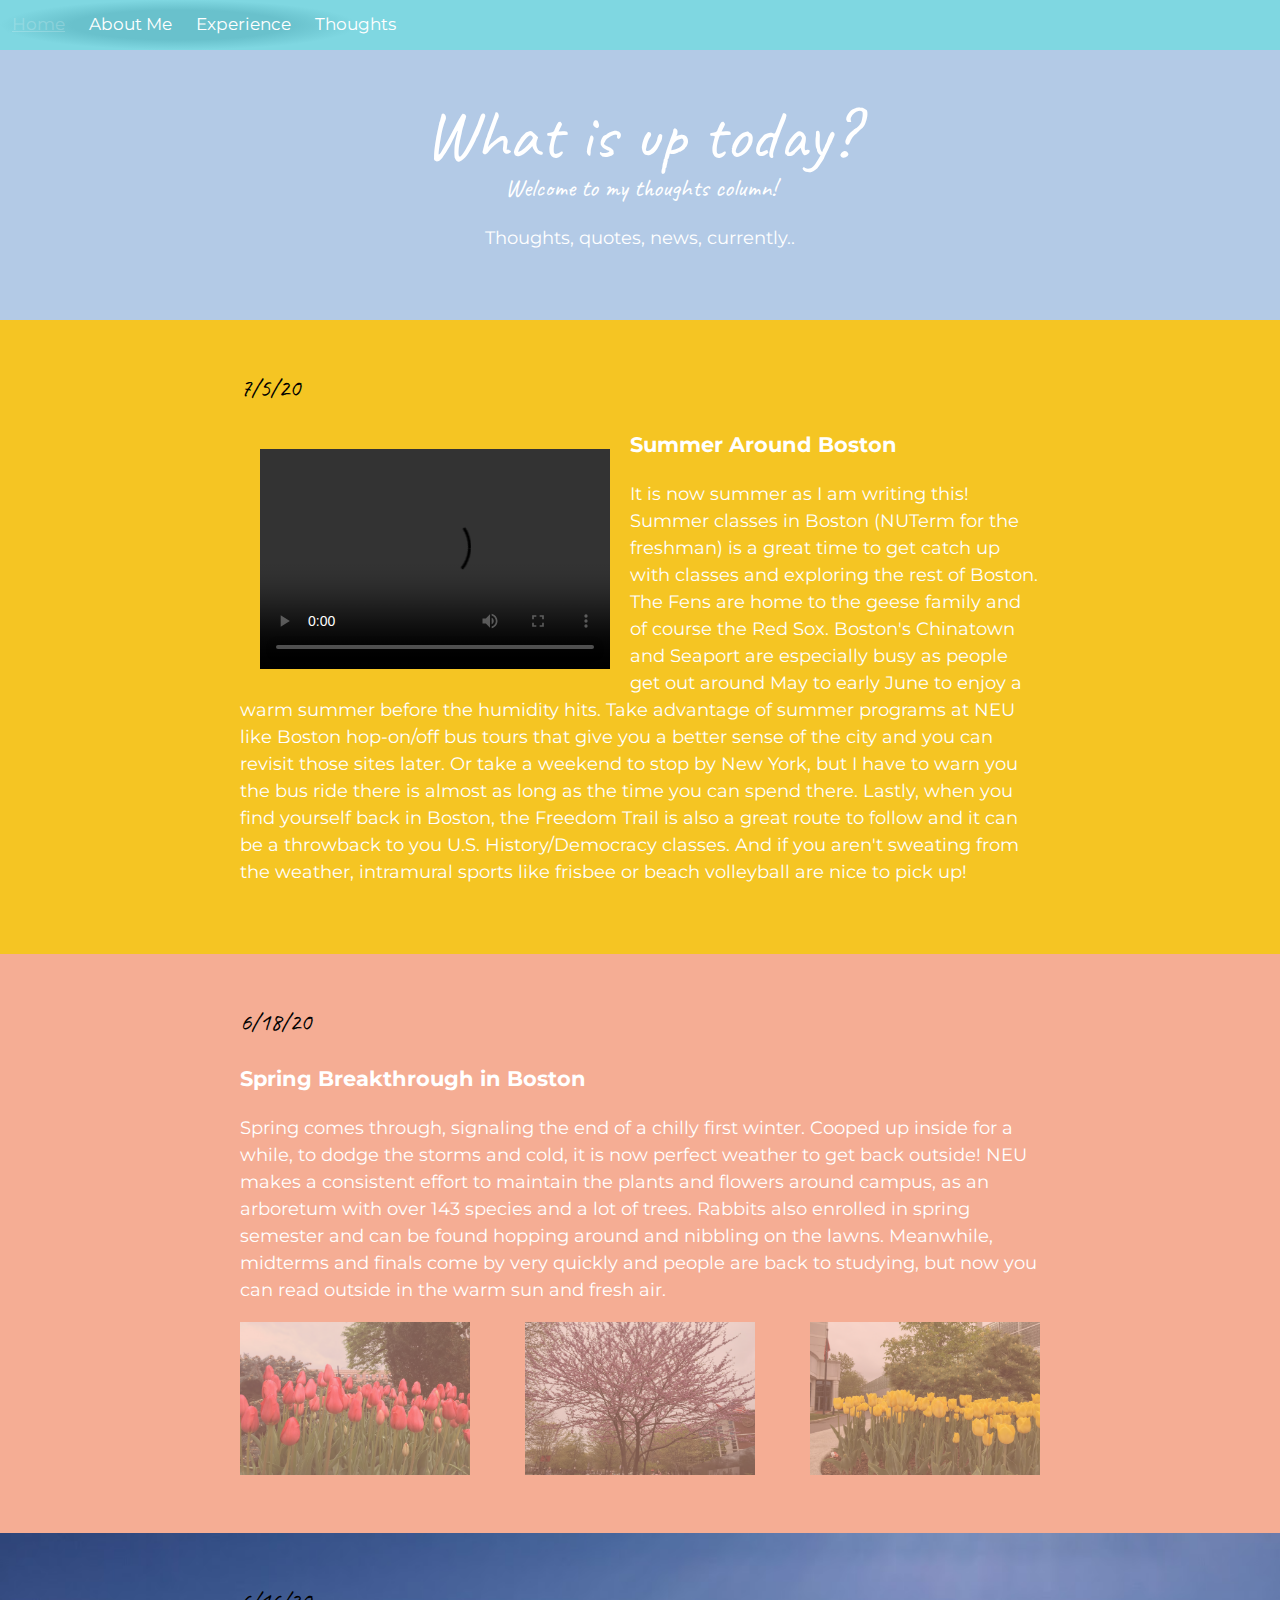
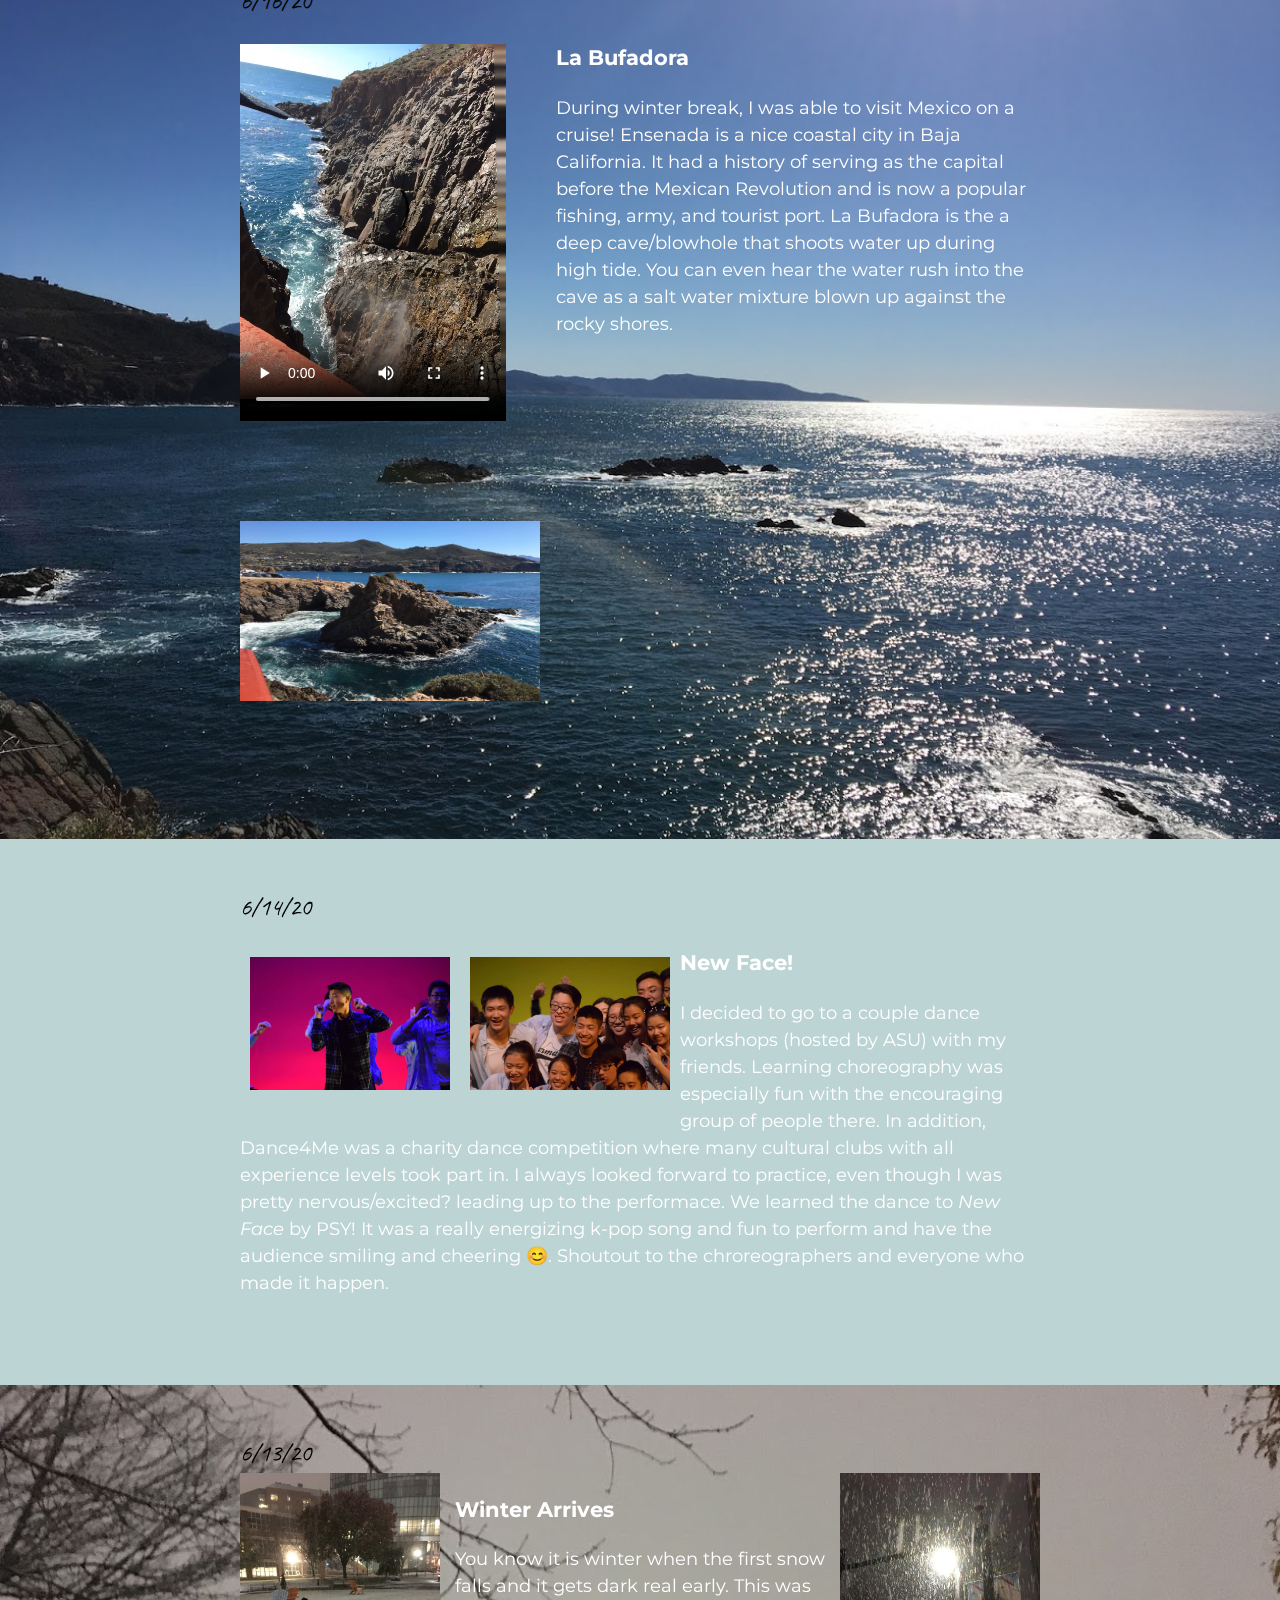
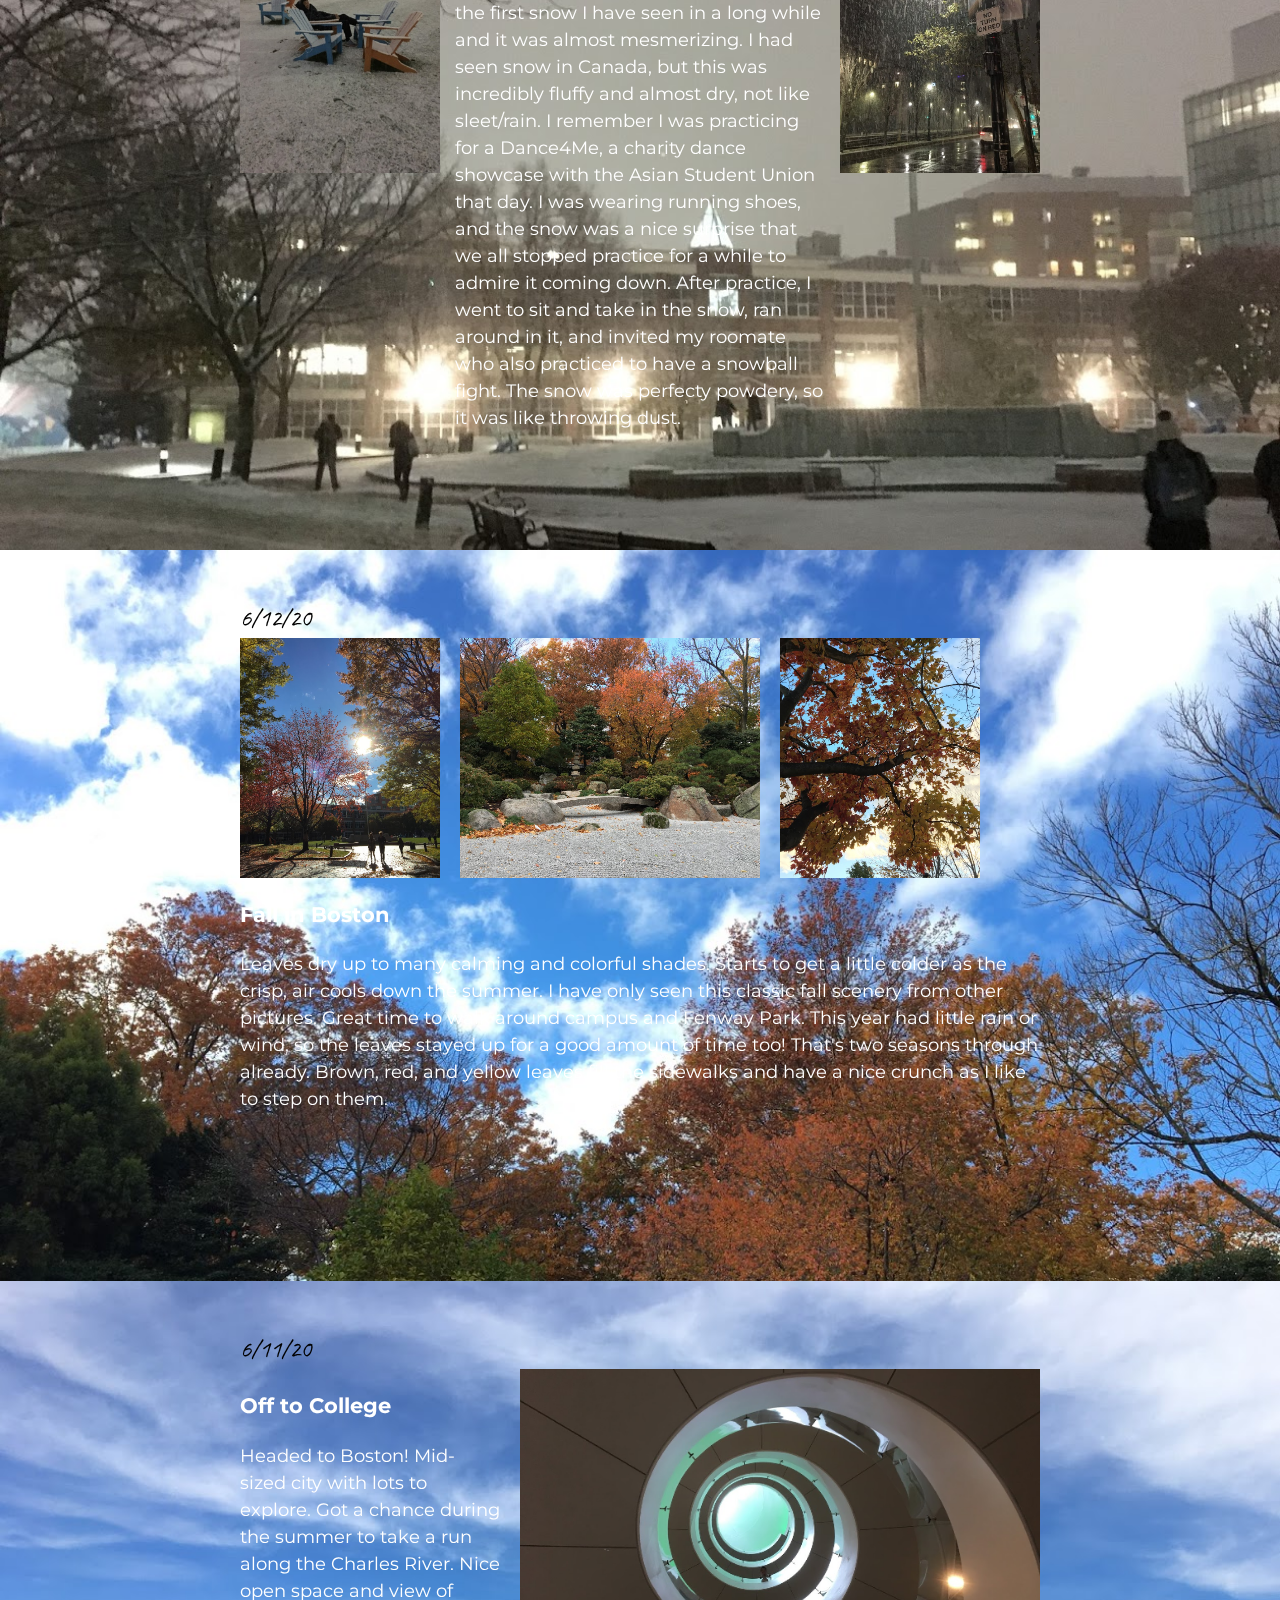
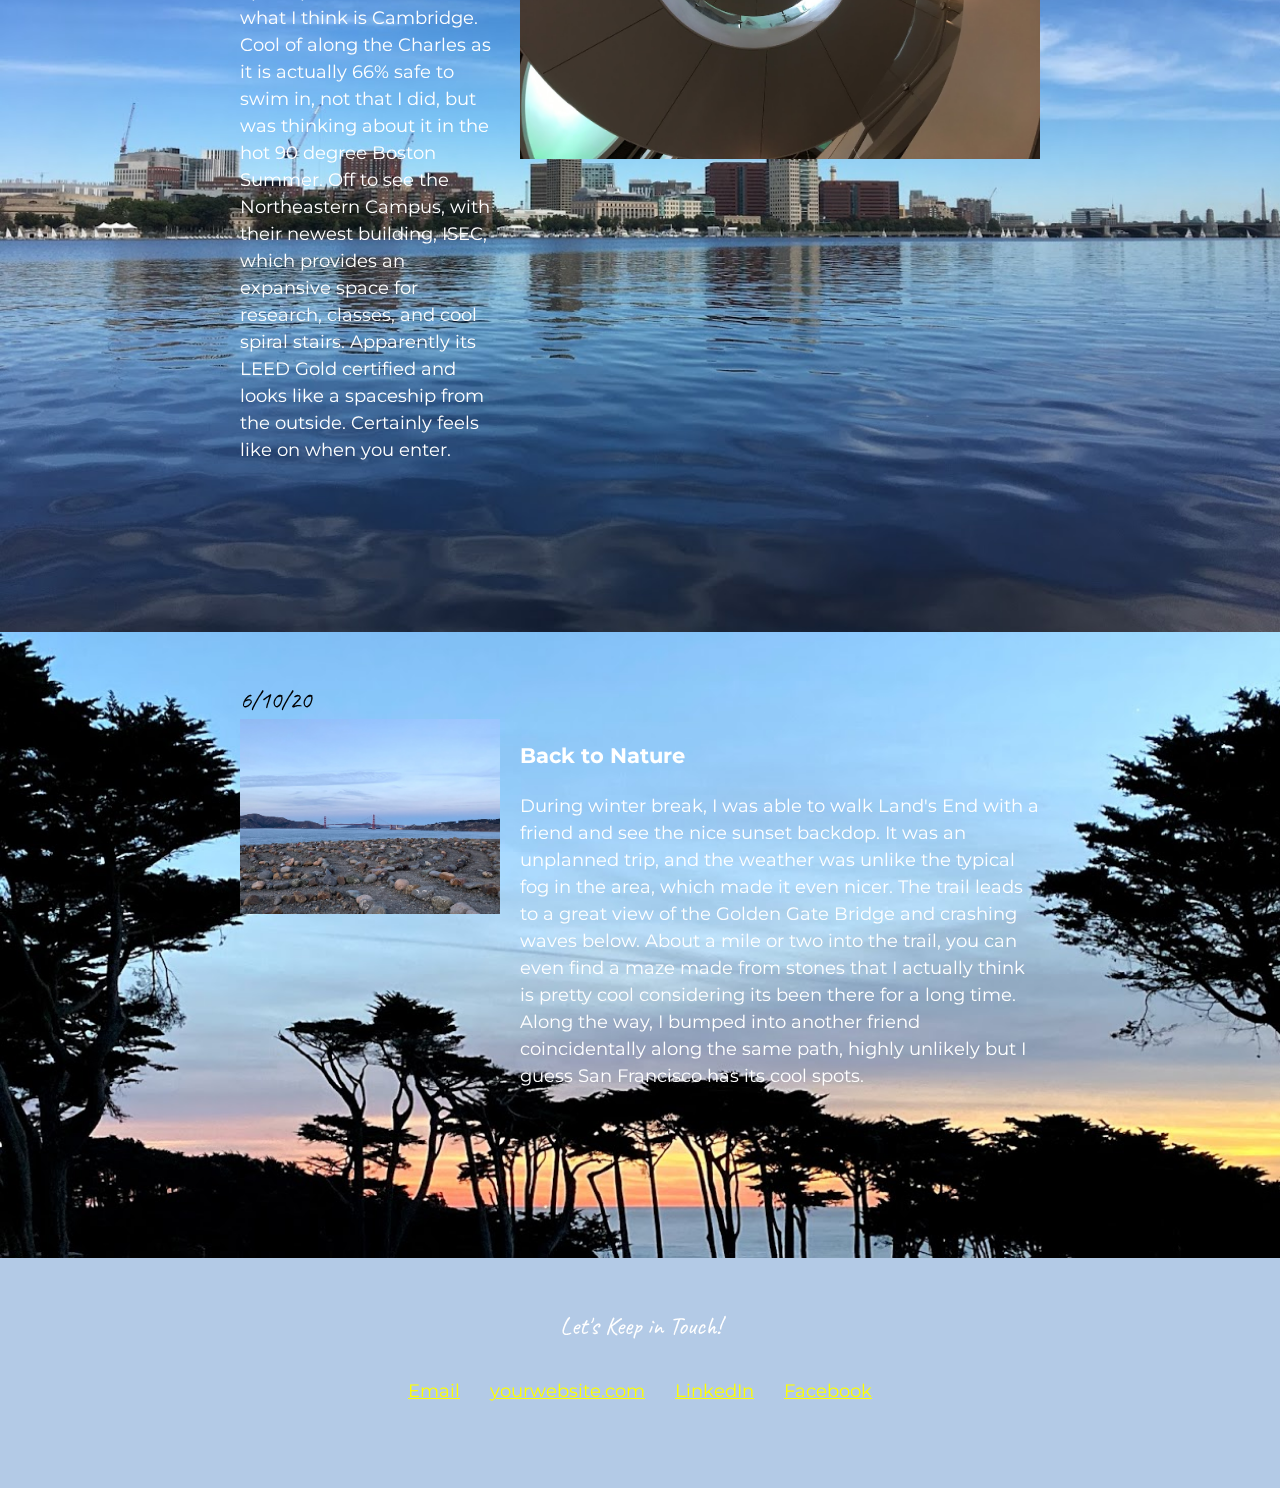
==== commit 195dd157: "adjust width" ====
--- a/blog.html
+++ b/blog.html
@@ -38,7 +38,7 @@
           <h2>7/5/20</h2>
           <section class="regular-float-item">
             <div class="geese-video">
-              <video width="400" height="250" controls>
+              <video width="350" height="220" controls>
                 <source src="videos/summer-vid.mp4" type="video/mp4">
               </video>
           </div>
@@ -104,7 +104,7 @@
             </div>
           </section>
           <div class="ensenada-pic">
-            <img src="images/ensenada-coast.jpg" alt="Ensenada Coast" width="200" height="130">
+            <img src="images/ensenada-coast.jpg" alt="Ensenada Coast" width="300" height="180">
           </div>
         </div>
       </section>
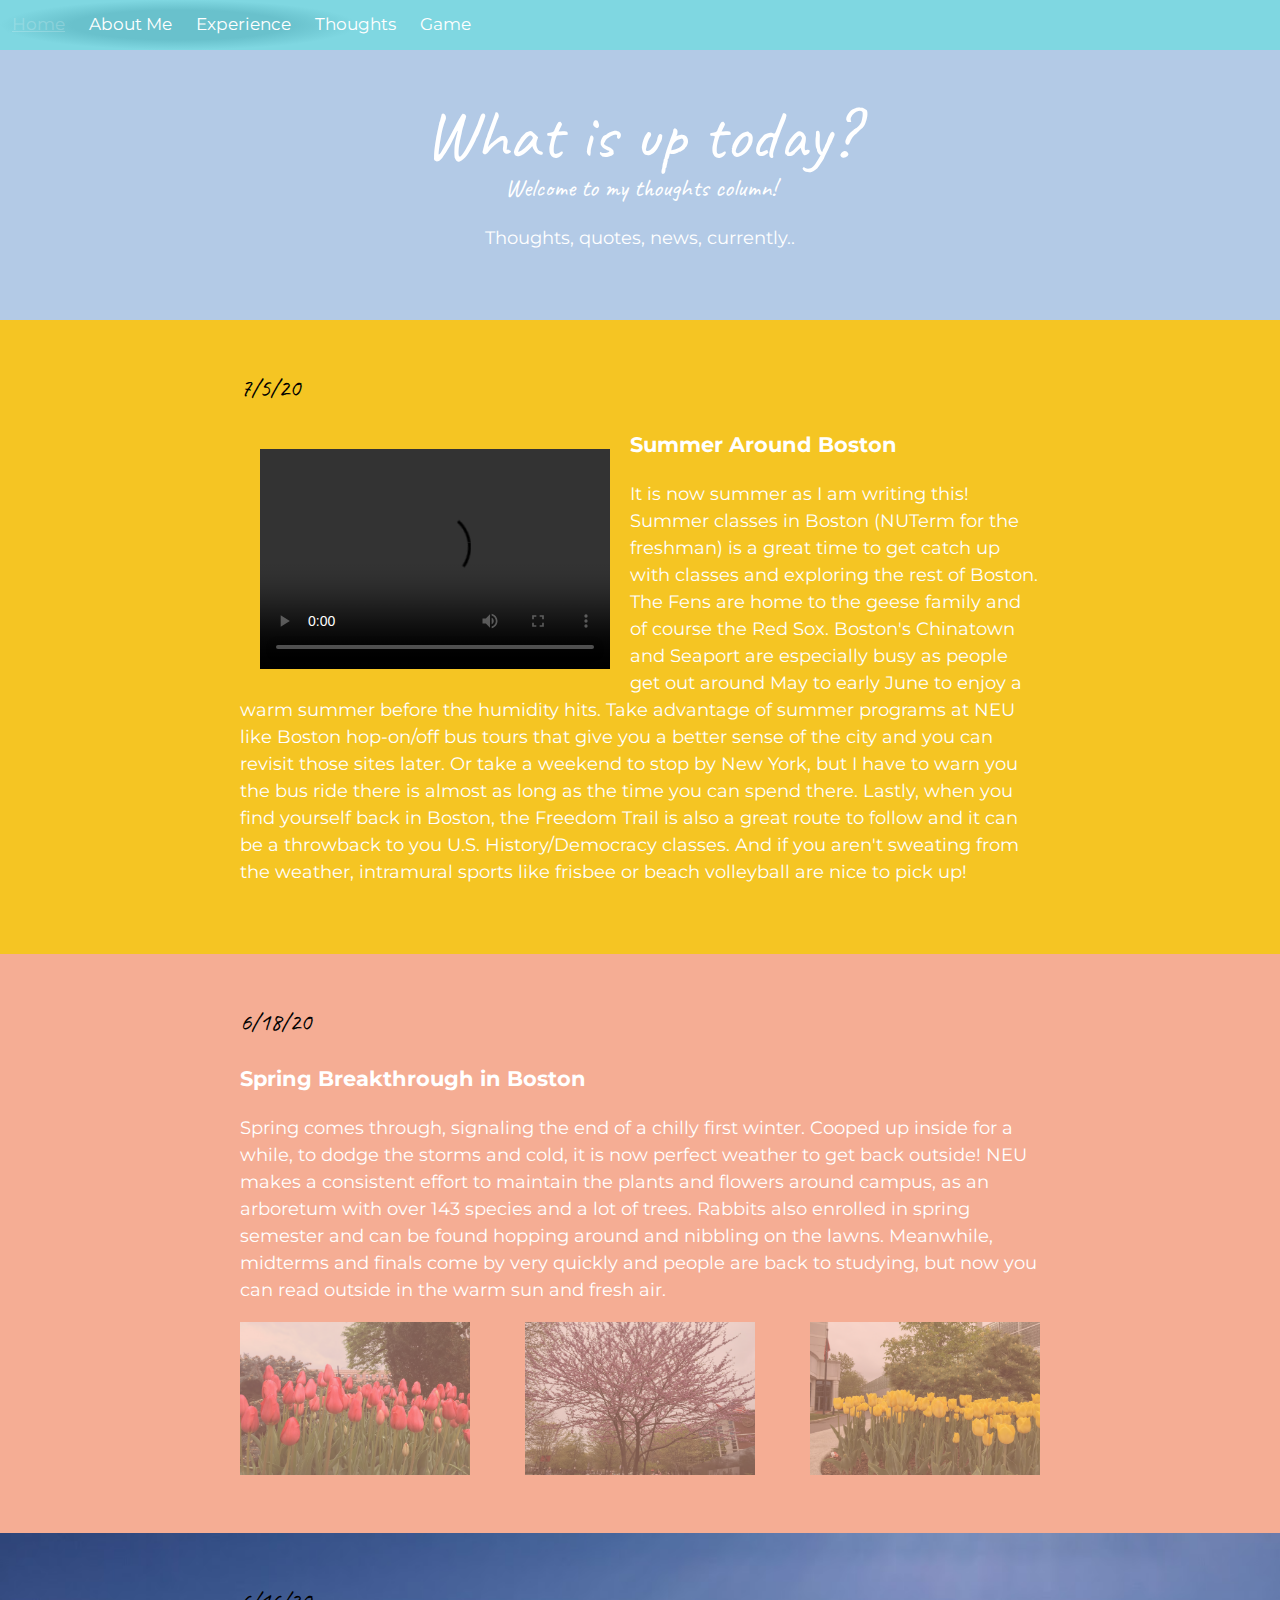
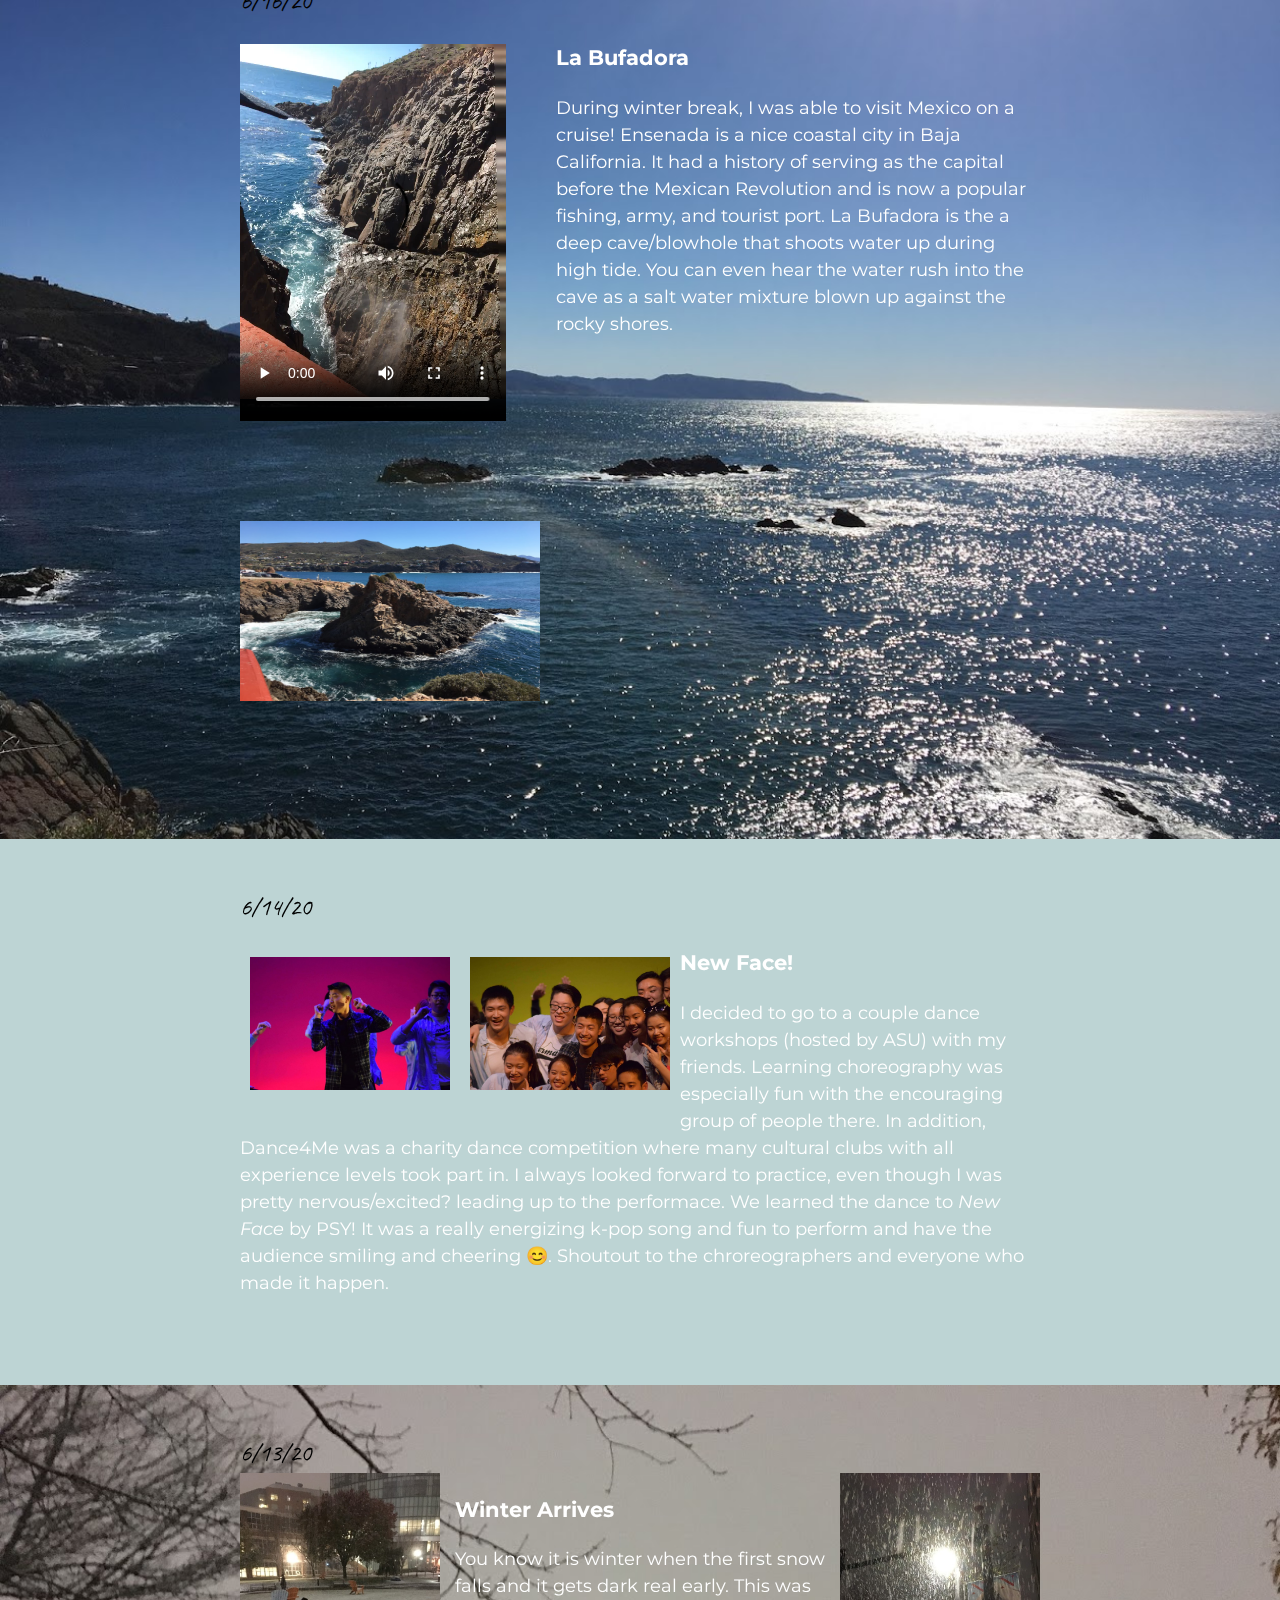
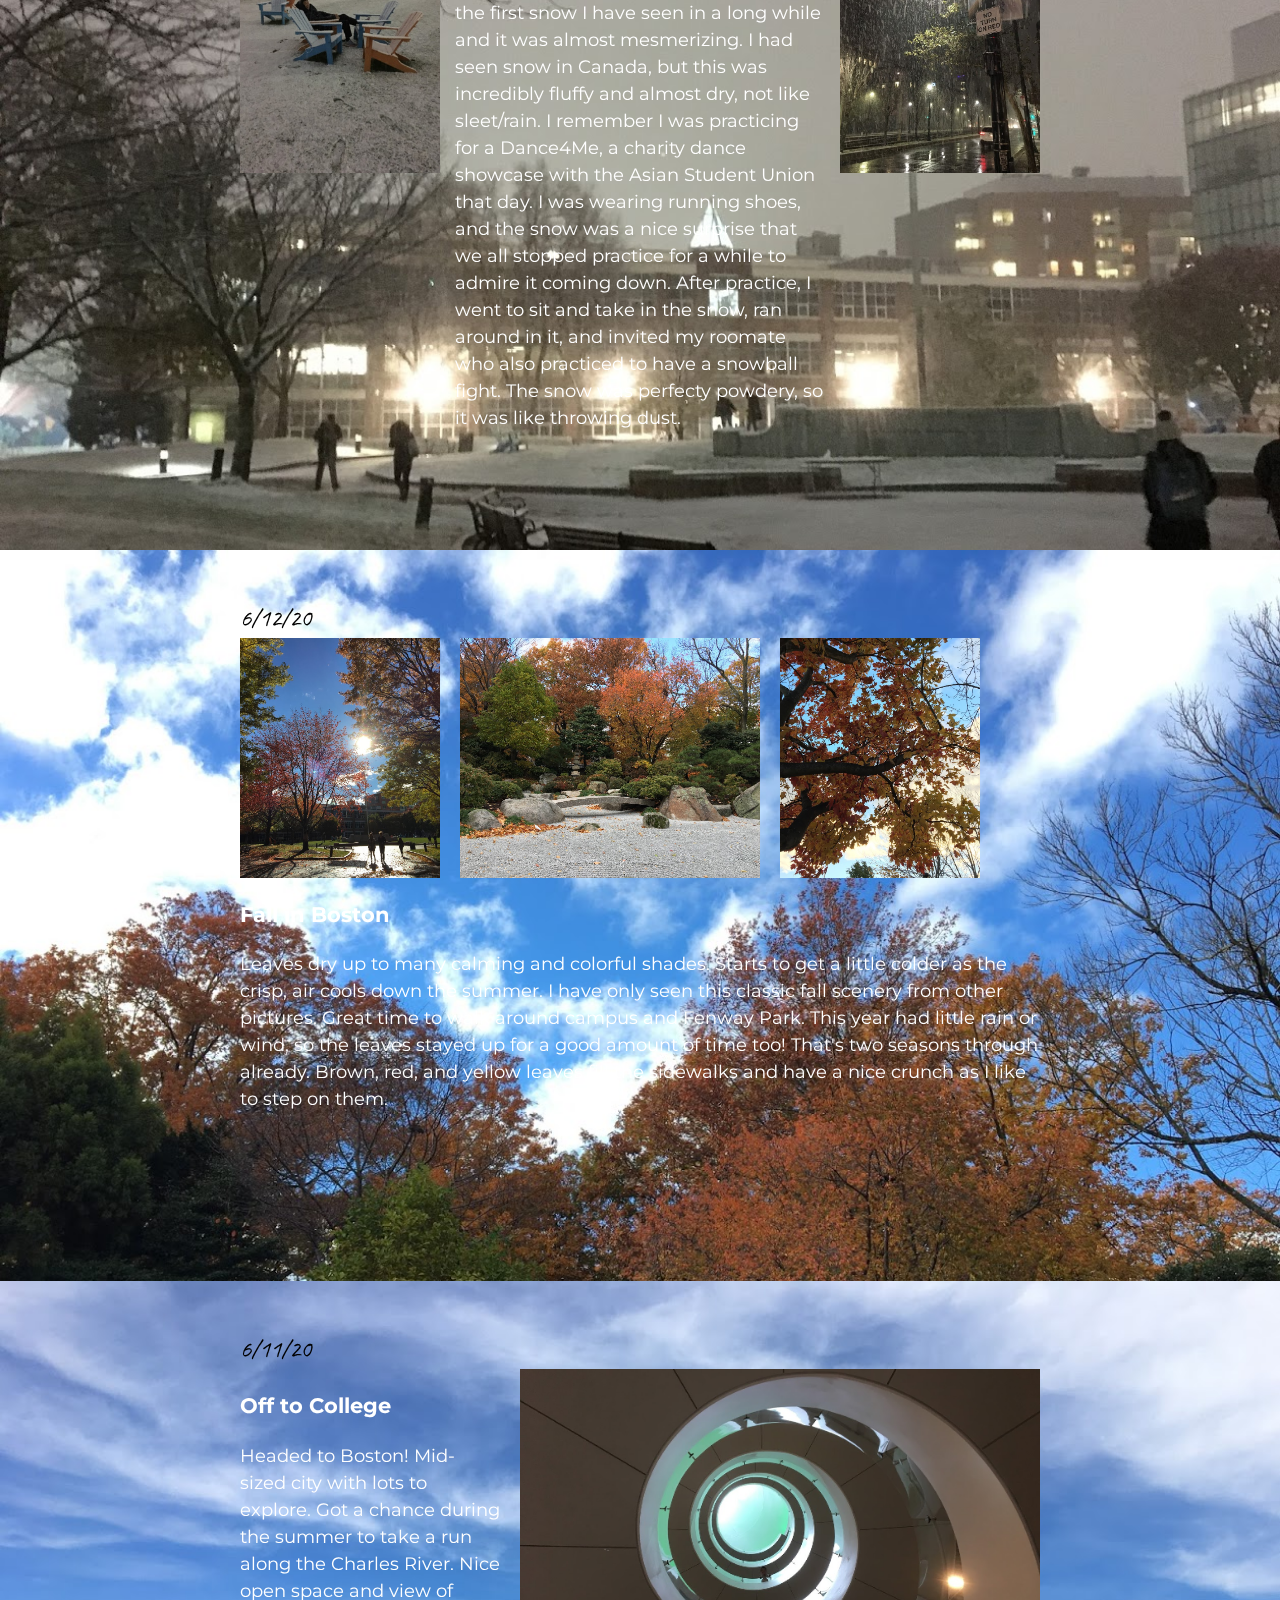
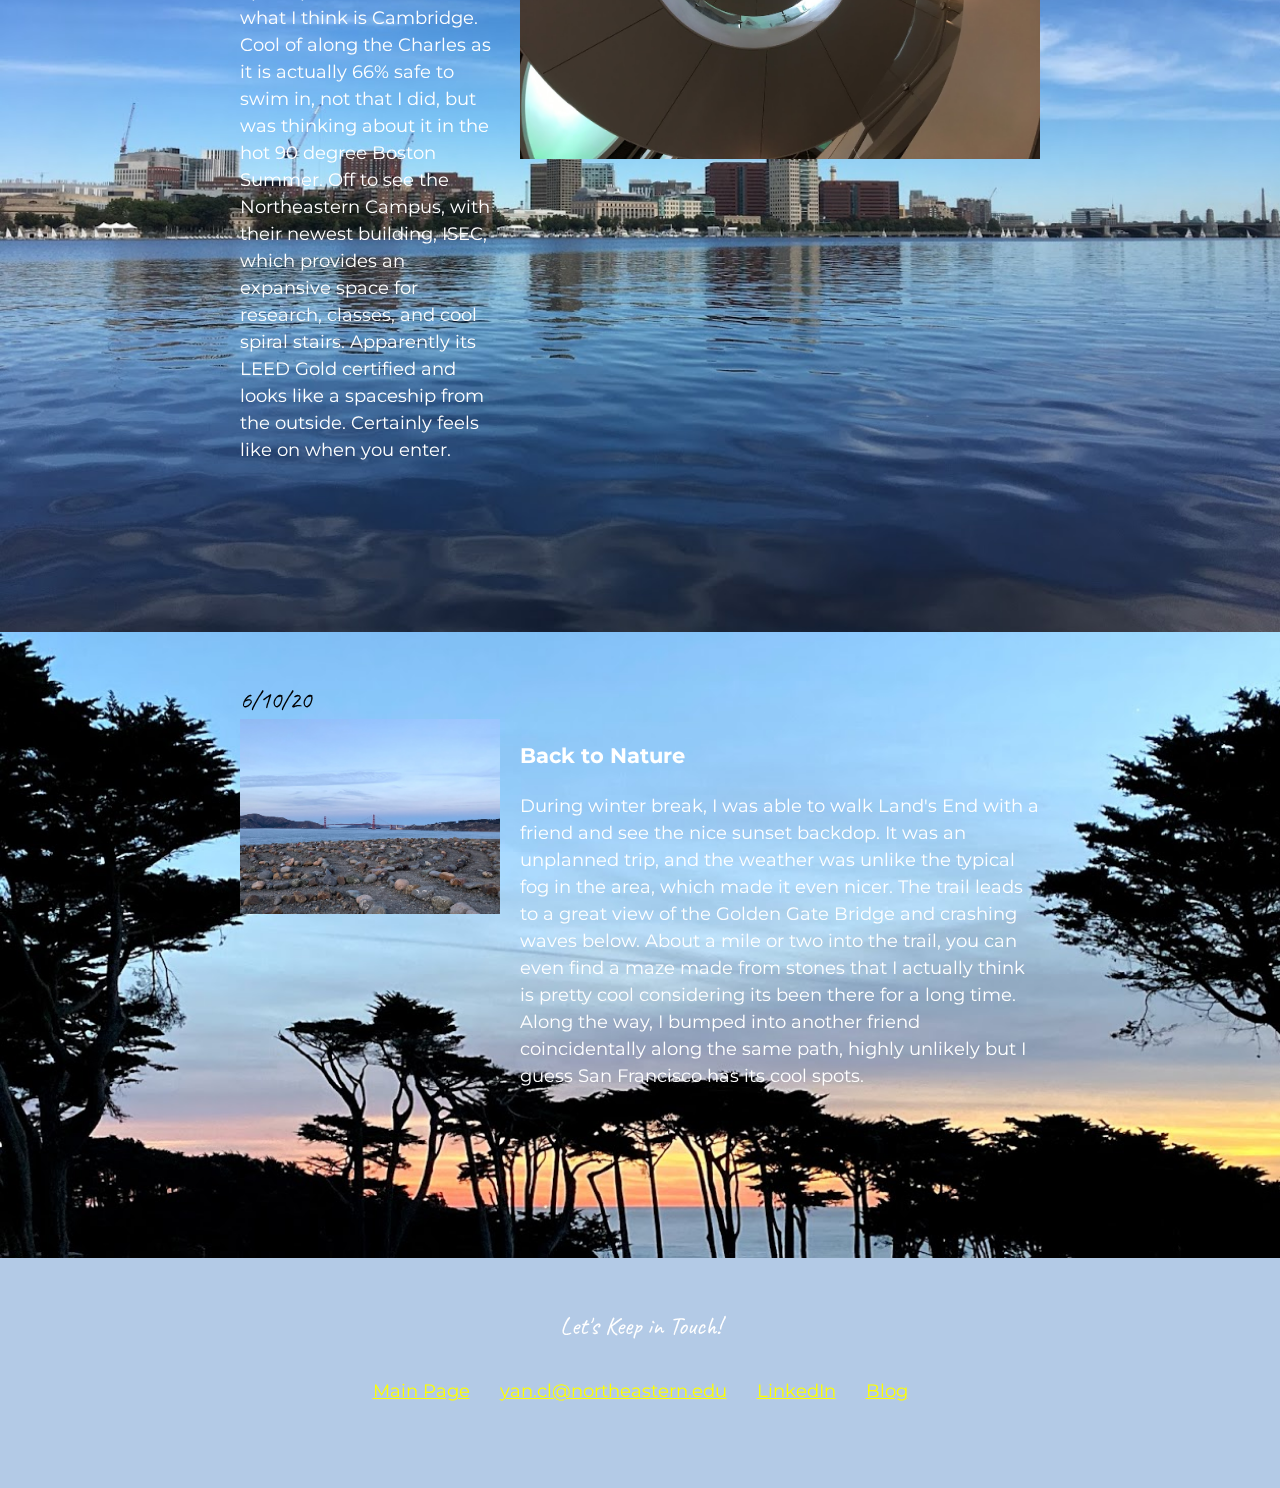
==== commit 59691ca7: "updated links" ====
--- a/blog.html
+++ b/blog.html
@@ -13,11 +13,11 @@
     <!-- Navigation panel -->
     <nav class="navigation-bar">
       <a href="index.html">Home</a>
-      <a href="#">About Me</a>
+      <a href="#" onclick="underConstruction()">About Me</a>
       <a href="resume.html">Experience</a>
-      <a href="#">Thoughts</a>
+      <a href="blog.html">Thoughts</a>
+      <a href="game.html">Game</a>
     </nav>
-
 
     <main>
       <!-- ***********************  TITLE  *********************** -->
@@ -241,10 +241,10 @@
 
           <!-- Social media and contact links -->
           <ul class="contact-list">
-            <li><a href="mailto:email@example.com">Email</a></li>
-            <li><a href="http://yourwebsite.com" target="_blank">yourwebsite.com</a></li>
+            <li><a href="index.html" target="_blank">Main Page</a></li>
+            <li><a href="mailto:email@yan.cl@northeastern.edu">yan.cl@northeastern.edu</a></li>
             <li><a href="https://www.linkedin.com/in/clayan/" target="_blank">LinkedIn</a></li>
-            <li><a href="../css-portfolio/blog.html" target="_blank">Facebook</a></li>
+            <li><a href="blog.html" target="_blank">Blog</a></li>
           </ul>
         </div>
       </footer>
